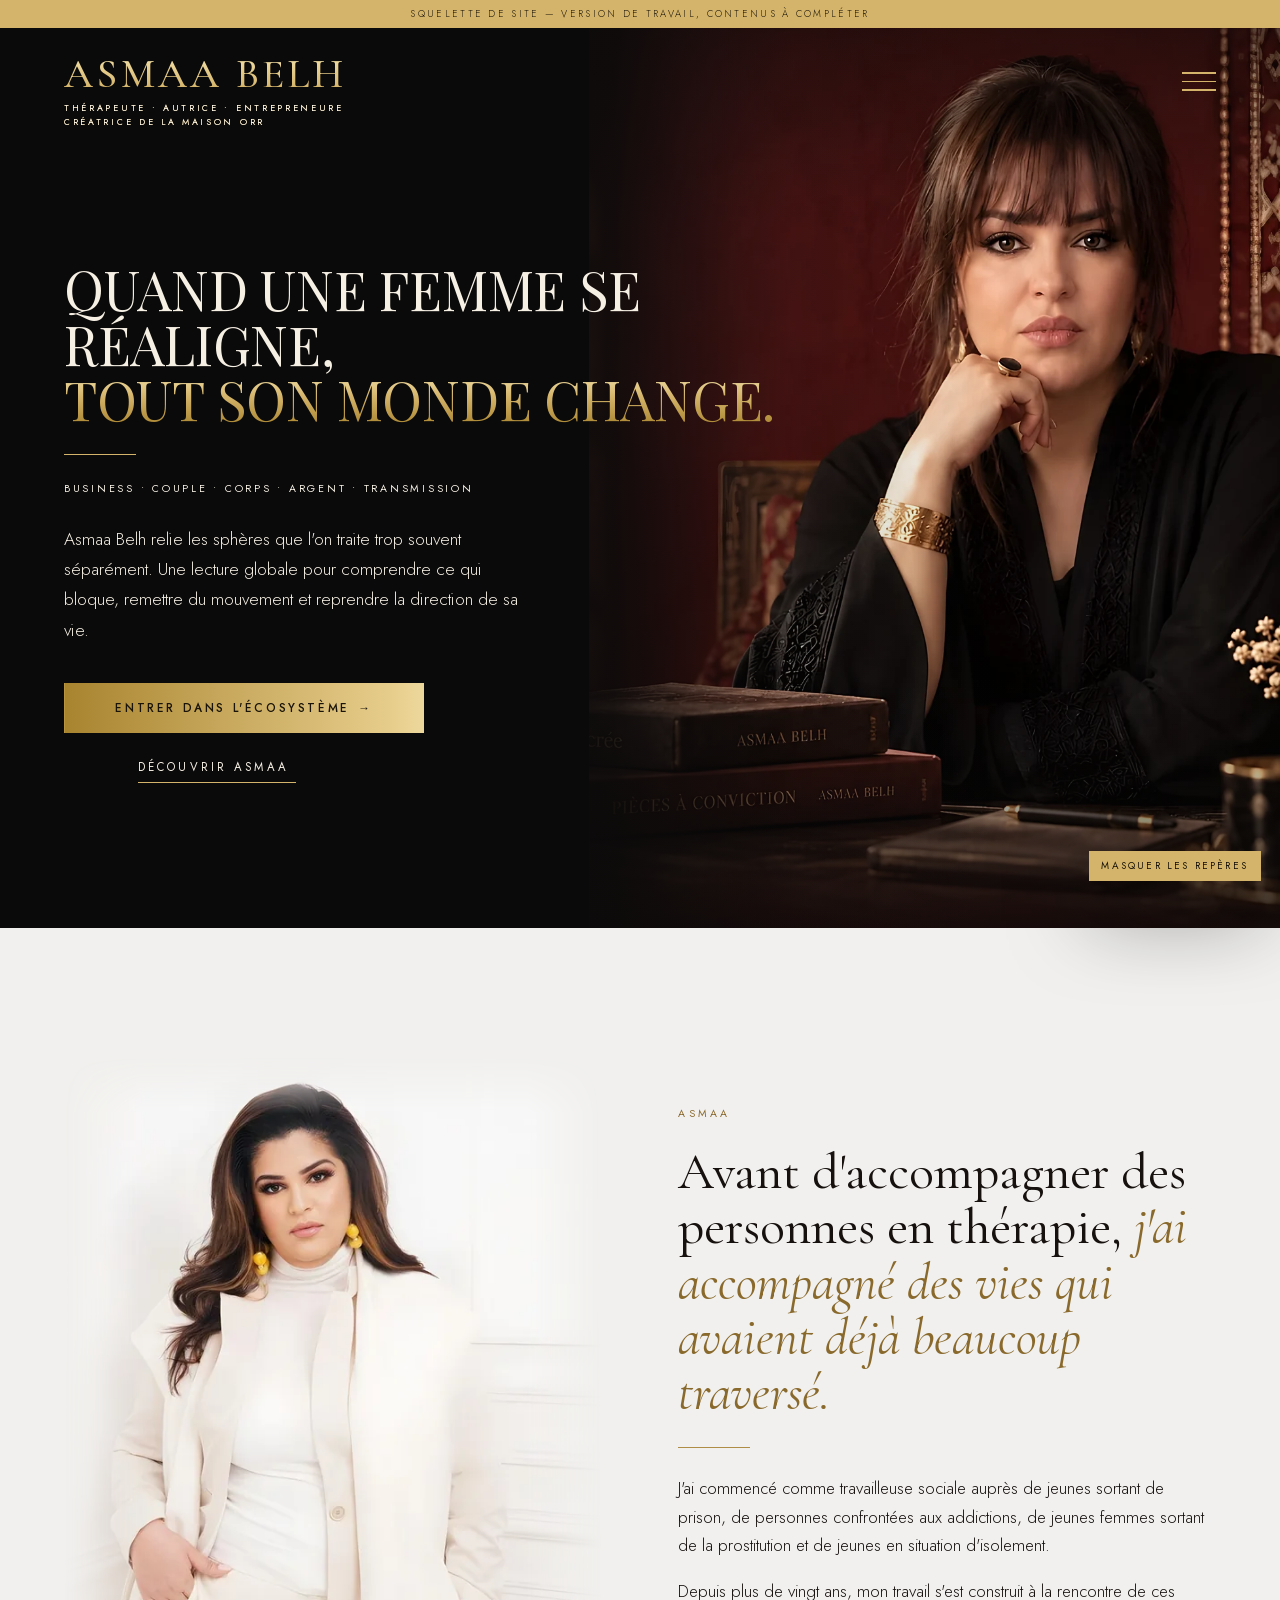
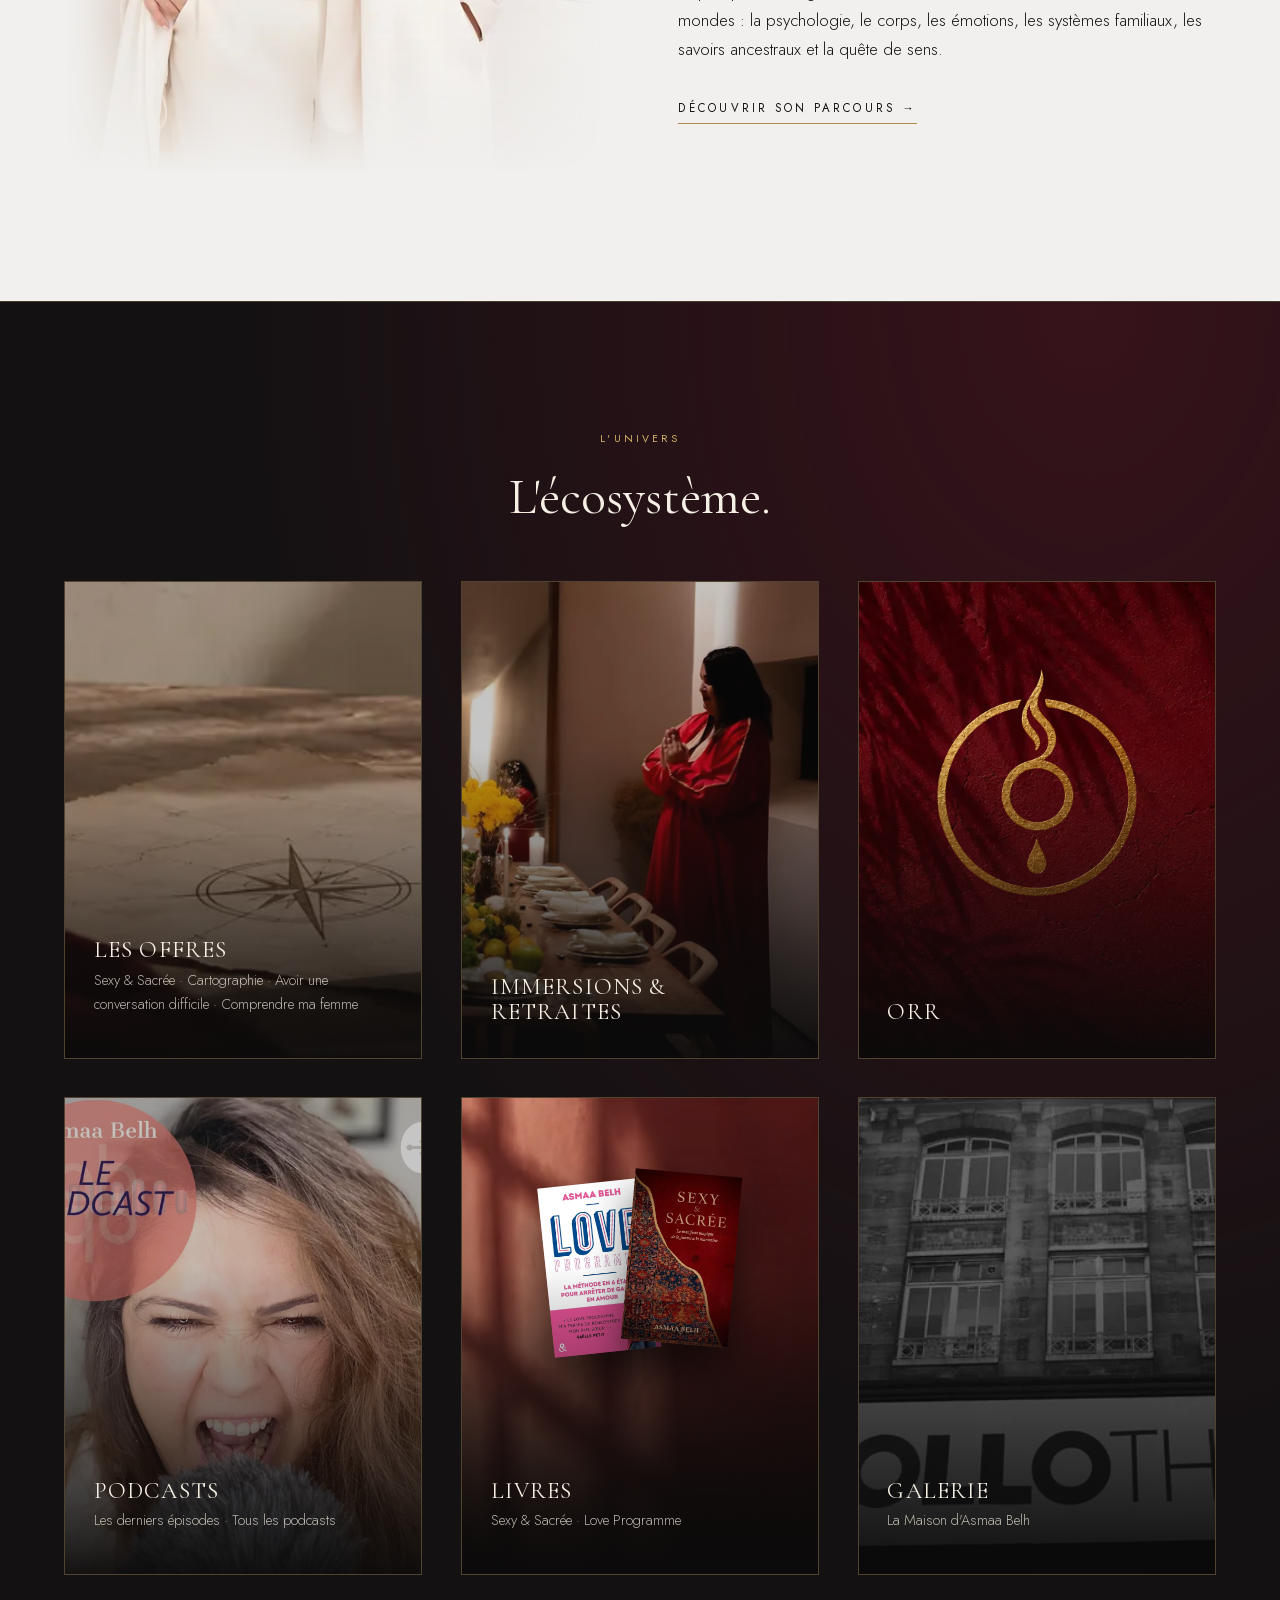
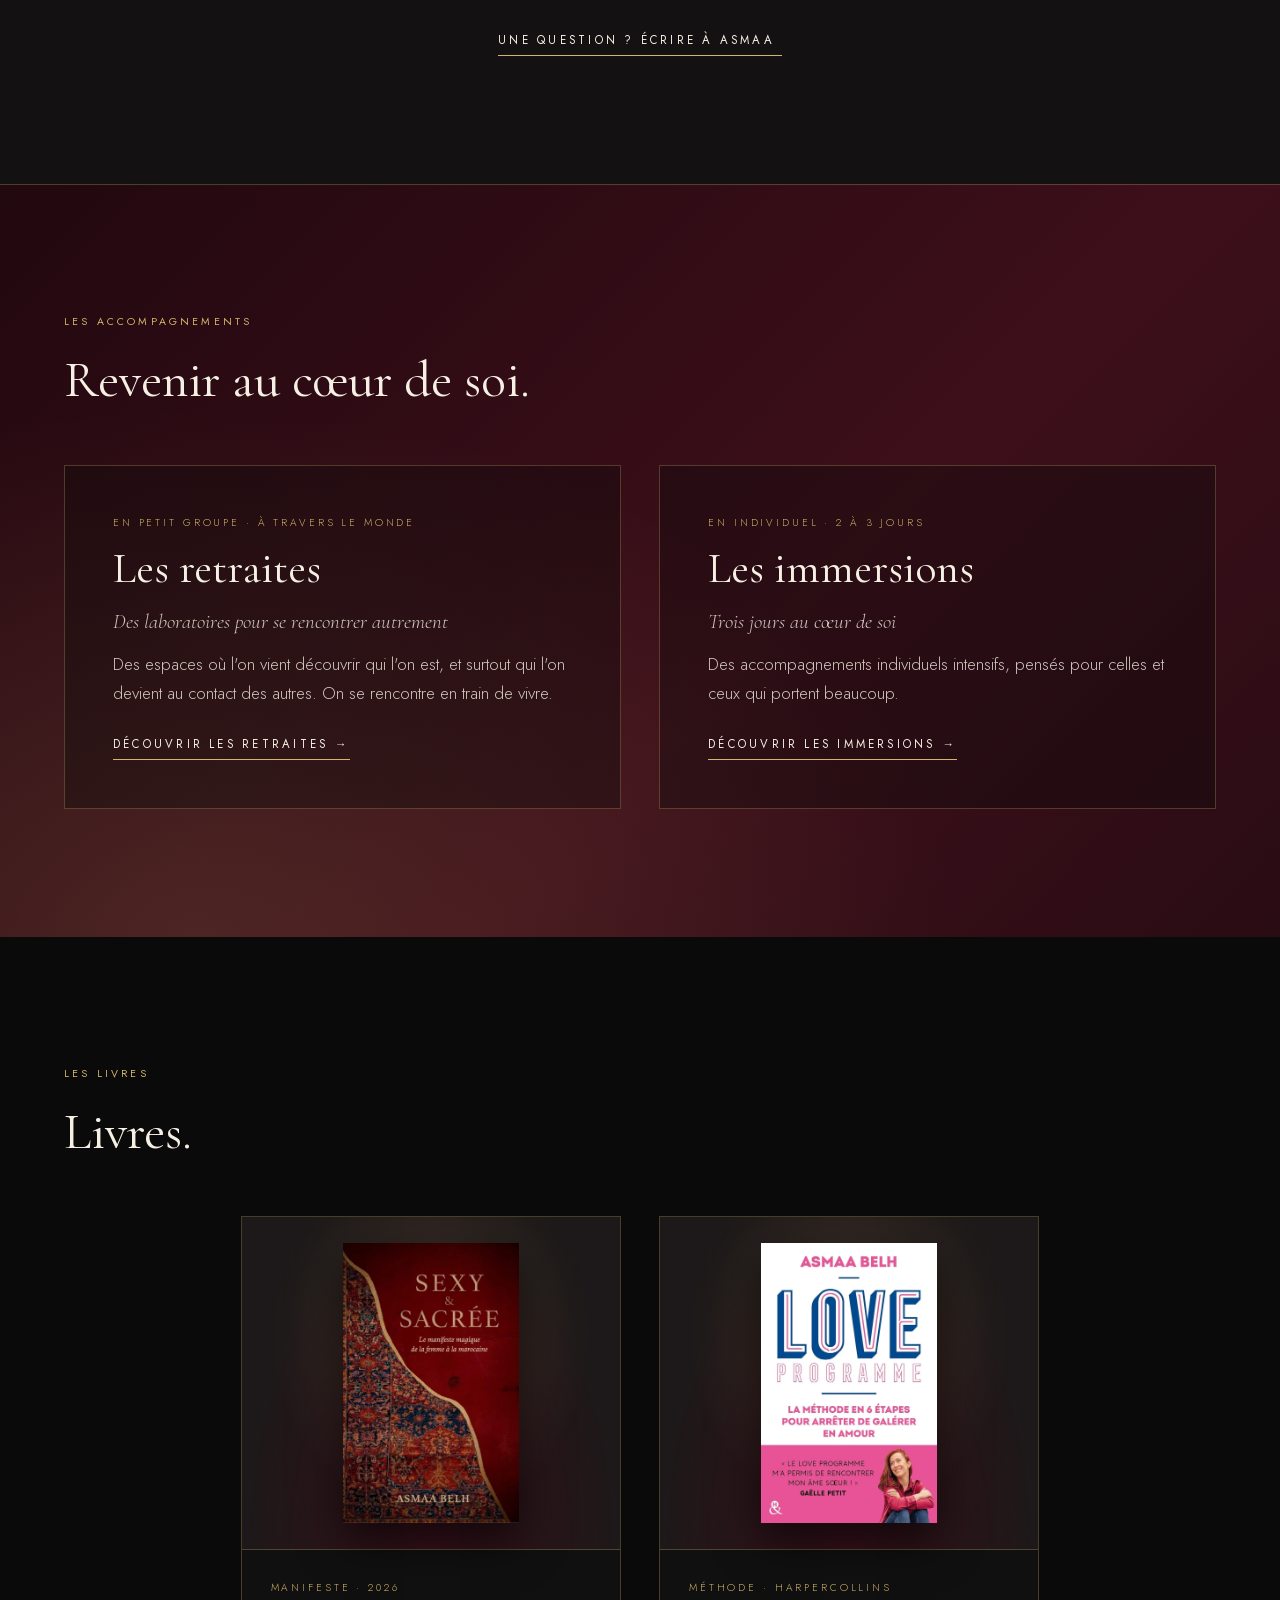
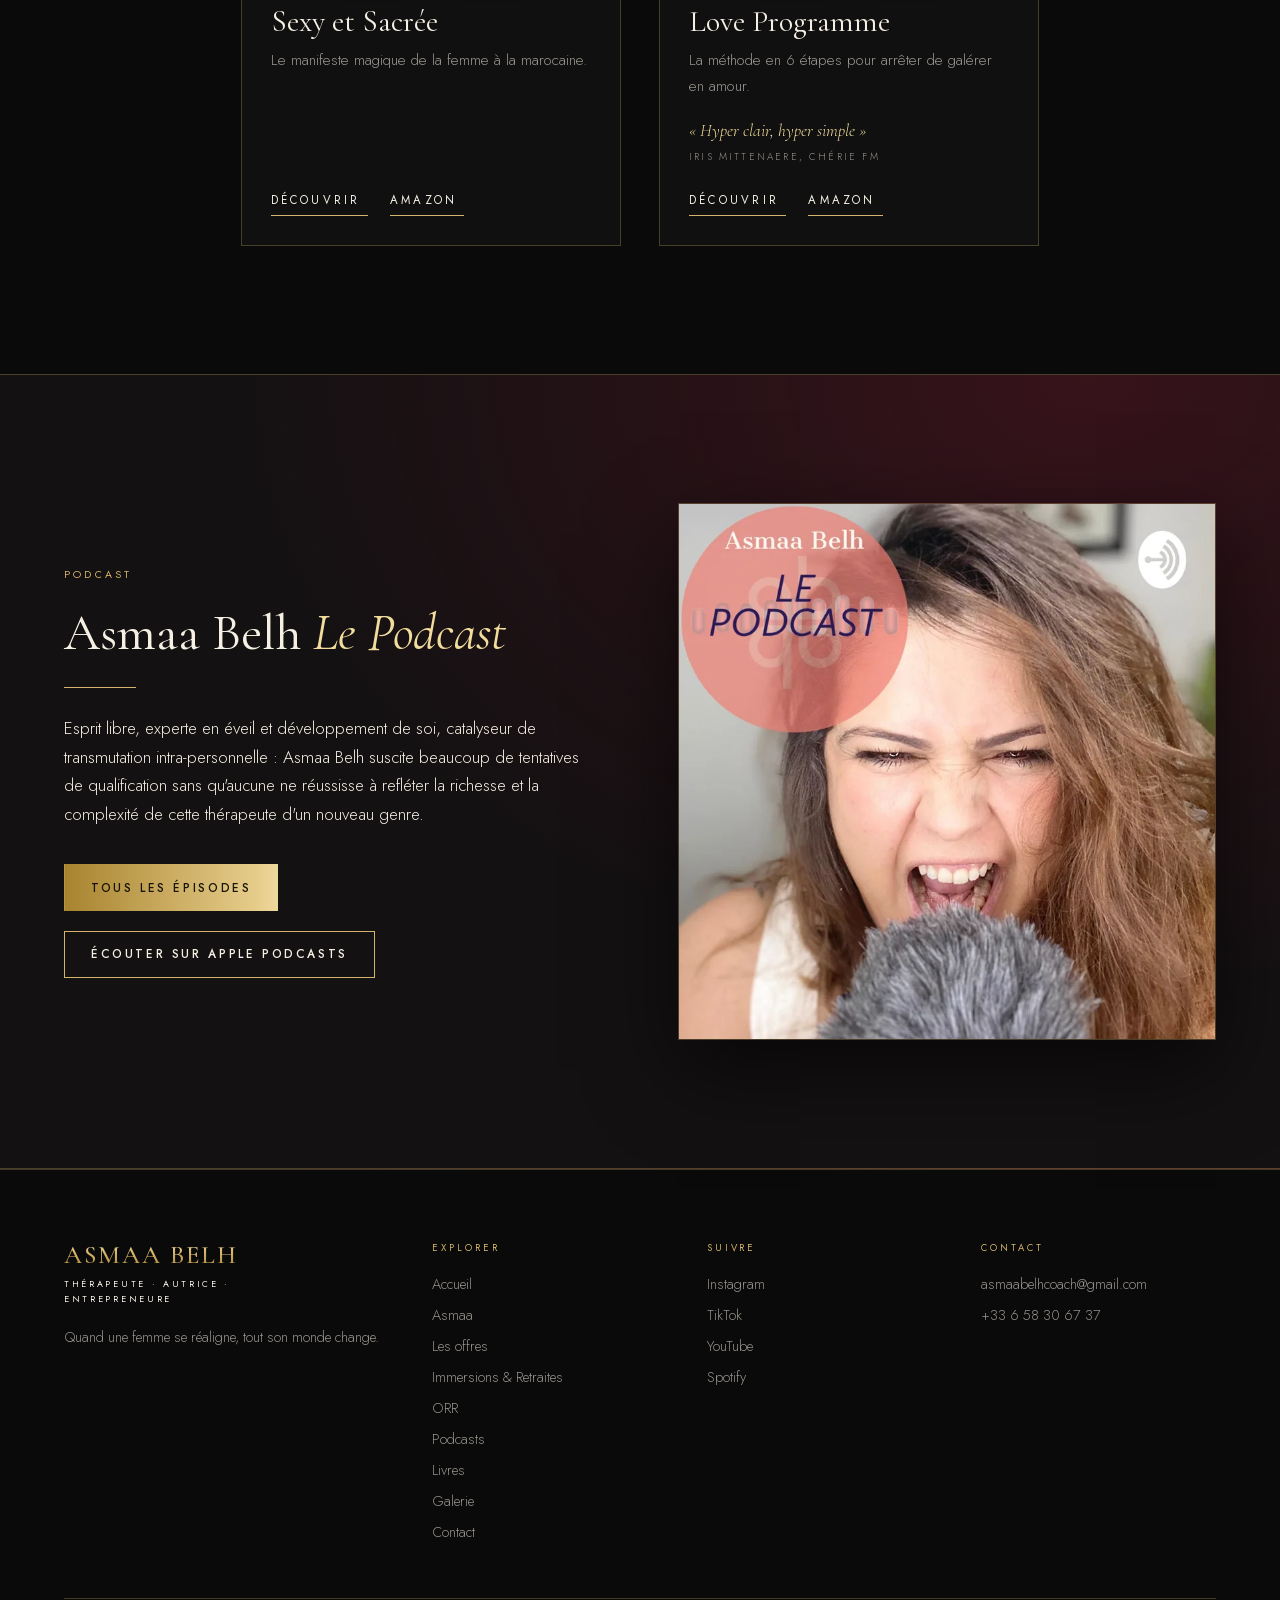
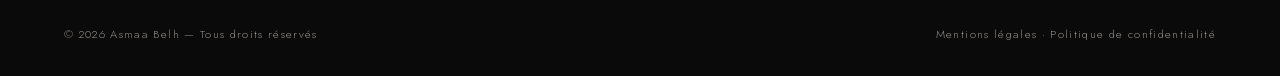
==== index.html @ a71fd826 "« Créatrice de l'univers ORR » devient « Créatrice de la maison ORR » (en-tête, page ORR, descriptio" ====
<!doctype html>
<html lang="fr">
<head>
  <meta charset="utf-8">
  <script>document.documentElement.classList.add("js")</script>
  <meta name="viewport" content="width=device-width, initial-scale=1">
  <meta name="robots" content="noindex, nofollow">
  <title>Asmaa Belh — Thérapeute, autrice, entrepreneure</title>
  <!-- SEO -->
  <meta name="description" content="Quand une femme se réaligne, tout son monde change. Thérapeute, autrice et entrepreneure : programmes, retraites, immersions, livres et la maison ORR.">
  <link rel="canonical" href="https://akhimysah.github.io/asmaa-belh-site/">
  <meta name="theme-color" content="#0b0a0a">
  <meta property="og:type" content="website">
  <meta property="og:locale" content="fr_FR">
  <meta property="og:site_name" content="Asmaa Belh">
  <meta property="og:title" content="Asmaa Belh — Thérapeute, autrice, entrepreneure">
  <meta property="og:description" content="Quand une femme se réaligne, tout son monde change. Thérapeute, autrice et entrepreneure : programmes, retraites, immersions, livres et la maison ORR.">
  <meta property="og:url" content="https://akhimysah.github.io/asmaa-belh-site/">
  <meta property="og:image" content="https://akhimysah.github.io/asmaa-belh-site/assets/img/og-image.jpg">
  <meta property="og:image:width" content="1200">
  <meta property="og:image:height" content="630">
  <meta name="twitter:card" content="summary_large_image">
  <link rel="icon" href="assets/img/favicon.svg" type="image/svg+xml">
  <link rel="icon" href="assets/img/favicon-32.png" sizes="32x32" type="image/png">
  <link rel="apple-touch-icon" href="assets/img/apple-touch-icon.png">
  <!-- /SEO -->
  <script type="application/ld+json">{"@context": "https://schema.org", "@type": "WebSite", "name": "Asmaa Belh", "url": "https://akhimysah.github.io/asmaa-belh-site/", "inLanguage": "fr-FR", "publisher": {"@id": "https://akhimysah.github.io/asmaa-belh-site/#asmaa"}}</script>
  <script type="application/ld+json">{"@context": "https://schema.org", "@type": "Person", "@id": "https://akhimysah.github.io/asmaa-belh-site/#asmaa", "name": "Asmaa Belh", "jobTitle": "Thérapeute, autrice et entrepreneure", "url": "https://akhimysah.github.io/asmaa-belh-site/", "image": "https://akhimysah.github.io/asmaa-belh-site/assets/img/og-image.jpg", "description": "Thérapeute formée à l'analyse transactionnelle, autrice de Sexy et Sacrée et de Love Programme, créatrice de la maison ORR. Programmes, retraites et immersions.", "knowsAbout": ["Analyse transactionnelle", "Hypnose", "Psychothérapie", "Couple et relations", "Féminin sacré"], "knowsLanguage": "fr", "email": "mailto:asmaabelhcoach@gmail.com", "telephone": "+33658306737", "sameAs": ["https://www.instagram.com/asmaabelhofficial/", "https://www.tiktok.com/@asmaabelh1", "https://www.youtube.com/@asmaabelhcoach8230"]}</script>
  <link rel="preload" href="assets/fonts/cormorant-garamond-normal-latin.woff2" as="font" type="font/woff2" crossorigin>
  <link rel="preload" href="assets/fonts/jost-normal-latin.woff2" as="font" type="font/woff2" crossorigin>
  <link rel="preload" as="image" type="image/webp" imagesrcset="assets/img/hero-bureau-640.webp?v=3 640w, assets/img/hero-bureau-960.webp?v=3 960w, assets/img/hero-bureau-1400.webp?v=3 1400w, assets/img/hero-bureau.webp?v=3 1800w, assets/img/hero-bureau-2400.webp?v=3 2400w, assets/img/hero-bureau-3200.webp?v=3 3200w" imagesizes="(max-width: 860px) 125vh, 110vh" fetchpriority="high">
  <link rel="stylesheet" href="assets/css/fonts.css?v=1790939170">
  <link rel="stylesheet" href="assets/css/style.css?v=1792616119">
  <noscript><style>.reveal, .hero-content > * { opacity: 1 !important; transform: none !important; } .divider { transform: none !important; }</style></noscript>
</head>
<body>

<div data-site-header><nav class="nojs-nav" aria-label="Navigation principale"><a class="nojs-logo" href="index.html">Asmaa Belh</a><a href="asmaa.html">Asmaa</a><a href="programmes.html">Les offres</a><a href="immersions-retraites.html">Immersions &amp; Retraites</a><a href="orr.html">ORR</a><a href="podcasts.html">Podcasts</a><a href="livres.html">Livres</a><a href="galerie.html">Galerie</a><a href="contact.html">Contact</a></nav></div>

<!-- ===== HERO ===== -->
<section class="hero">
  <div class="hero-media">
    <div class="photo photo-bureau" data-missing="Photo du hero — assets/img/hero-bureau.jpg"><picture><source srcset="assets/img/hero-bureau-640.webp?v=3 640w, assets/img/hero-bureau-960.webp?v=3 960w, assets/img/hero-bureau-1400.webp?v=3 1400w, assets/img/hero-bureau.webp?v=3 1800w, assets/img/hero-bureau-2400.webp?v=3 2400w, assets/img/hero-bureau-3200.webp?v=3 3200w" sizes="(max-width: 860px) 125vh, 110vh" type="image/webp"><img src="assets/img/hero-bureau.jpg?v=3" srcset="assets/img/hero-bureau-640.jpg?v=3 640w, assets/img/hero-bureau-960.jpg?v=3 960w, assets/img/hero-bureau-1400.jpg?v=3 1400w, assets/img/hero-bureau.jpg?v=3 1800w, assets/img/hero-bureau-2400.jpg?v=3 2400w, assets/img/hero-bureau-3200.jpg?v=3 3200w" sizes="(max-width: 860px) 125vh, 110vh" width="1800" height="1767" fetchpriority="high" decoding="async" alt="Asmaa Belh à son bureau" onerror="this.closest('.photo').classList.add('missing')"></picture></div>
  </div>
  <div class="container hero-content">
    <h1>Quand une femme se réaligne, <em>tout son monde change.</em></h1>
    <div class="divider"></div>
    <p class="keywords">Business • Couple • Corps • Argent • Transmission</p>
    <p class="lead">Asmaa Belh relie les sphères que l'on traite trop souvent séparément. Une lecture globale pour comprendre ce qui bloque, remettre du mouvement et reprendre la direction de sa vie.</p>
    <div class="btn-row">
      <a href="programmes.html" class="btn">Entrer dans l'écosystème <span aria-hidden="true">→</span></a>
      <a href="asmaa.html" class="link-arrow">Découvrir Asmaa</a>
    </div>
  </div>
</section>

<!-- ===== INTRO ASMAA ===== -->
<section class="section section-light">
  <div class="container split">
    <div class="reveal">
      <div class="photo media ratio-portrait"><picture><source srcset="assets/img/photos/portrait-accueil-600.webp 600w, assets/img/photos/portrait-accueil.webp 1000w" sizes="(max-width: 860px) 90vw, 45vw" type="image/webp"><img src="assets/img/photos/portrait-accueil.jpg" srcset="assets/img/photos/portrait-accueil-600.jpg 600w, assets/img/photos/portrait-accueil.jpg 1000w" sizes="(max-width: 860px) 90vw, 45vw" alt="Asmaa Belh" width="1000" height="1498" loading="lazy" decoding="async"></picture></div>
    </div>
    <div class="reveal">
      <span class="eyebrow">Asmaa</span>
      <h2>Avant d'accompagner des personnes en thérapie, <em>j'ai accompagné des vies qui avaient déjà beaucoup traversé.</em></h2>
      <div class="divider"></div>
      <p>J'ai commencé comme travailleuse sociale auprès de jeunes sortant de prison, de personnes confrontées aux addictions, de jeunes femmes sortant de la prostitution et de jeunes en situation d'isolement.</p>
      <p>Depuis plus de vingt ans, mon travail s'est construit à la rencontre de ces mondes : la psychologie, le corps, les émotions, les systèmes familiaux, les savoirs ancestraux et la quête de sens.</p>
      <div class="btn-row"><a href="asmaa.html" class="link-arrow arrow">Découvrir son parcours</a></div>
    </div>
  </div>
</section>

<!-- ===== UNIVERS ===== -->
<section class="section section-sand">
  <div class="container">
    <div class="section-head center reveal">
      <span class="eyebrow">L'univers</span>
      <h2>L'écosystème.</h2>
    </div>
    <div class="grid grid-3">
      <a href="programmes.html" class="univers-card reveal">
        <div class="univers-photo"><picture><source srcset="assets/img/cartographie-bandeau-768.webp 768w, assets/img/cartographie-bandeau-1280.webp 1280w" sizes="(max-width: 640px) 100vw, 400px" type="image/webp"><img src="assets/img/cartographie-bandeau-768.jpg" alt="" loading="lazy" decoding="async" style="object-position:64% 50%"></picture></div>
        <div><h3>Les offres</h3><p>Sexy & Sacrée · Cartographie · Avoir une conversation difficile · Comprendre ma femme</p></div>
      </a>
      <a href="immersions-retraites.html" class="univers-card reveal">
        <div class="univers-photo"><picture><source srcset="assets/img/photos/retraite-bandeau-768.webp" type="image/webp"><img src="assets/img/photos/retraite-bandeau-768.jpg" alt="" loading="lazy" decoding="async" style="object-position:75% 50%"></picture></div>
        <div><h3>Immersions & Retraites</h3></div>
      </a>
      <a href="orr.html" class="univers-card reveal">
        <div class="univers-photo univers-logo"><picture><source srcset="assets/img/orr-logo.webp" type="image/webp"><img src="assets/img/orr-logo.png" alt="Logo ORR" width="528" height="600" loading="lazy" decoding="async"></picture></div>
        <div><h3>ORR</h3></div>
      </a>
      <a href="podcasts.html" class="univers-card reveal">
        <div class="univers-photo"><picture><source srcset="assets/img/podcast-cover.webp" type="image/webp"><img src="assets/img/podcast-cover.jpg" alt="" loading="lazy" decoding="async" style="object-position:60% 40%"></picture></div>
        <div><h3>Podcasts</h3><p>Les derniers épisodes · Tous les podcasts</p></div>
      </a>
      <a href="livres.html" class="univers-card reveal">
        <div class="univers-photo univers-books" aria-hidden="true"><picture><source srcset="assets/img/livre-love-programme.webp" type="image/webp"><img src="assets/img/livre-love-programme.jpg" alt="" loading="lazy" decoding="async"></picture><picture><source srcset="assets/img/livre-sexy-et-sacree.webp" type="image/webp"><img src="assets/img/livre-sexy-et-sacree.jpg" alt="" loading="lazy" decoding="async"></picture></div>
        <div><h3>Livres</h3><p>Sexy & Sacrée · Love Programme</p></div>
      </a>
      <a href="galerie.html" class="univers-card reveal">
        <div class="univers-photo"><picture><source srcset="assets/img/galerie/apollo-theatre-thumb.webp" type="image/webp"><img src="assets/img/galerie/apollo-theatre-thumb.jpg" alt="" loading="lazy" decoding="async" style="object-position:40% 50%"></picture></div>
        <div><h3>Galerie</h3><p>La Maison d'Asmaa Belh</p></div>
      </a>
    </div>
    <div class="center btn-row" style="justify-content:center;margin-top:3.5rem"><a href="contact.html" class="link-arrow">Une question ? Écrire à Asmaa</a></div>
  </div>
</section>

<!-- ===== LES ACCOMPAGNEMENTS ===== -->
<section class="section section-plum">
  <div class="container">
    <div class="section-head reveal">
      <span class="eyebrow">Les accompagnements</span>
      <h2>Revenir au cœur de soi.</h2>
    </div>
    <div class="grid grid-2">
      <a href="immersions-retraites.html#retraites" class="accomp-card reveal">
        <span class="card-meta">En petit groupe · à travers le monde</span>
        <h3>Les retraites</h3>
        <p class="accomp-sub">Des laboratoires pour se rencontrer autrement</p>
        <p>Des espaces où l'on vient découvrir qui l'on est, et surtout qui l'on devient au contact des autres. On se rencontre en train de vivre.</p>
        <span class="link-arrow arrow">Découvrir les retraites</span>
      </a>
      <a href="immersions-retraites.html#immersions" class="accomp-card reveal">
        <span class="card-meta">En individuel · 2 à 3 jours</span>
        <h3>Les immersions</h3>
        <p class="accomp-sub">Trois jours au cœur de soi</p>
        <p>Des accompagnements individuels intensifs, pensés pour celles et ceux qui portent beaucoup.</p>
        <span class="link-arrow arrow">Découvrir les immersions</span>
      </a>
    </div>
  </div>
</section>

<!-- ===== LIVRES ===== -->
<section class="section">
  <div class="container">
    <div class="section-head reveal">
      <span class="eyebrow">Les livres</span>
      <h2>Livres.</h2>
    </div>
    <div class="grid grid-3 grid-duo">
      <div class="card reveal">
        <div class="card-cover"><picture><source srcset="assets/img/livre-sexy-et-sacree.webp" type="image/webp"><img class="cover-img" src="assets/img/livre-sexy-et-sacree.jpg" width="800" height="1279" alt="Couverture du livre Sexy et Sacrée" loading="lazy" onerror="this.closest('.book-cover, .card-cover').classList.add('cover-missing')"></picture></div>
        <div class="card-body">
          <span class="card-meta">Manifeste · 2026</span>
          <h3>Sexy et Sacrée</h3>
          <p>Le manifeste magique de la femme à la marocaine.</p>
          <div class="card-links"><a href="livres.html#sexy-et-sacree" class="link-arrow">Découvrir</a><a href="https://www.amazon.fr/dp/B0GYKPH1GW" class="link-arrow" target="_blank" rel="noopener">Amazon</a></div>
        </div>
      </div>
      <div class="card reveal">
        <div class="card-cover"><picture><source srcset="assets/img/livre-love-programme.webp" type="image/webp"><img class="cover-img" src="assets/img/livre-love-programme.jpg" width="800" height="1271" alt="Couverture du livre Love Programme" loading="lazy" onerror="this.closest('.book-cover, .card-cover').classList.add('cover-missing')"></picture></div>
        <div class="card-body">
          <span class="card-meta">Méthode · HarperCollins</span>
          <h3>Love Programme</h3>
          <p>La méthode en 6 étapes pour arrêter de galérer en amour.</p>
          <p class="card-quote">« Hyper clair, hyper simple » <span>Iris Mittenaere, Chérie FM</span></p>
          <div class="card-links"><a href="livres.html#love-programme" class="link-arrow">Découvrir</a><a href="https://www.amazon.fr/dp/2280470950" class="link-arrow" target="_blank" rel="noopener">Amazon</a></div>
        </div>
      </div>
    </div>
  </div>
</section>

<!-- ===== PODCAST TEASER ===== -->
<section class="section section-sand">
  <div class="container split reverse">
    <div class="reveal">
      <picture><source srcset="assets/img/podcast-cover.webp" type="image/webp"><img class="podcast-cover" src="assets/img/podcast-cover.jpg" alt="Couverture d'Asmaa Belh Le Podcast" width="800" height="800" loading="lazy" decoding="async"></picture>
    </div>
    <div class="reveal">
      <span class="eyebrow">Podcast</span>
      <h2>Asmaa Belh <em>Le Podcast</em></h2>
      <div class="divider"></div>
      <p>Esprit libre, experte en éveil et développement de soi, catalyseur de transmutation intra-personnelle : Asmaa Belh suscite beaucoup de tentatives de qualification sans qu'aucune ne réussisse à refléter la richesse et la complexité de cette thérapeute d'un nouveau genre.</p>
      <div class="btn-row">
        <a href="podcasts.html" class="btn">Tous les épisodes</a>
        <a href="https://podcasts.apple.com/fr/podcast/asmaa-belh-le-podcast/id1519587364" class="btn btn-solid" target="_blank" rel="noopener">Écouter sur Apple Podcasts</a>
      </div>
    </div>
  </div>
</section>

<div data-site-footer><footer class="nojs-foot"><a href="mentions-legales.html">Mentions légales</a><a href="confidentialite.html">Politique de confidentialité</a></footer></div>
<script src="assets/js/main.js?v=1792616407" defer></script>
</body>
</html>
---- assets/css/fonts.css ----
/* Polices hébergées localement (licence SIL Open Font License) — remplace Google Fonts */
/* Cormorant Garamond italic latin-ext */
@font-face {
  font-family: 'Cormorant Garamond';
  font-style: italic;
  font-weight: 300;
  font-display: swap;
  src: url(../fonts/cormorant-garamond-italic-latin-ext.woff2) format('woff2');
  unicode-range: U+0100-02BA, U+02BD-02C5, U+02C7-02CC, U+02CE-02D7, U+02DD-02FF, U+0304, U+0308, U+0329, U+1D00-1DBF, U+1E00-1E9F, U+1EF2-1EFF, U+2020, U+20A0-20AB, U+20AD-20C0, U+2113, U+2C60-2C7F, U+A720-A7FF;
}
/* Cormorant Garamond italic latin */
@font-face {
  font-family: 'Cormorant Garamond';
  font-style: italic;
  font-weight: 300;
  font-display: swap;
  src: url(../fonts/cormorant-garamond-italic-latin.woff2) format('woff2');
  unicode-range: U+0000-00FF, U+0131, U+0152-0153, U+02BB-02BC, U+02C6, U+02DA, U+02DC, U+0304, U+0308, U+0329, U+2000-206F, U+20AC, U+2122, U+2191, U+2193, U+2212, U+2215, U+FEFF, U+FFFD;
}
/* Cormorant Garamond italic latin-ext */
@font-face {
  font-family: 'Cormorant Garamond';
  font-style: italic;
  font-weight: 400;
  font-display: swap;
  src: url(../fonts/cormorant-garamond-italic-latin-ext.woff2) format('woff2');
  unicode-range: U+0100-02BA, U+02BD-02C5, U+02C7-02CC, U+02CE-02D7, U+02DD-02FF, U+0304, U+0308, U+0329, U+1D00-1DBF, U+1E00-1E9F, U+1EF2-1EFF, U+2020, U+20A0-20AB, U+20AD-20C0, U+2113, U+2C60-2C7F, U+A720-A7FF;
}
/* Cormorant Garamond italic latin */
@font-face {
  font-family: 'Cormorant Garamond';
  font-style: italic;
  font-weight: 400;
  font-display: swap;
  src: url(../fonts/cormorant-garamond-italic-latin.woff2) format('woff2');
  unicode-range: U+0000-00FF, U+0131, U+0152-0153, U+02BB-02BC, U+02C6, U+02DA, U+02DC, U+0304, U+0308, U+0329, U+2000-206F, U+20AC, U+2122, U+2191, U+2193, U+2212, U+2215, U+FEFF, U+FFFD;
}
/* Cormorant Garamond normal latin-ext */
@font-face {
  font-family: 'Cormorant Garamond';
  font-style: normal;
  font-weight: 300;
  font-display: swap;
  src: url(../fonts/cormorant-garamond-normal-latin-ext.woff2) format('woff2');
  unicode-range: U+0100-02BA, U+02BD-02C5, U+02C7-02CC, U+02CE-02D7, U+02DD-02FF, U+0304, U+0308, U+0329, U+1D00-1DBF, U+1E00-1E9F, U+1EF2-1EFF, U+2020, U+20A0-20AB, U+20AD-20C0, U+2113, U+2C60-2C7F, U+A720-A7FF;
}
/* Cormorant Garamond normal latin */
@font-face {
  font-family: 'Cormorant Garamond';
  font-style: normal;
  font-weight: 300;
  font-display: swap;
  src: url(../fonts/cormorant-garamond-normal-latin.woff2) format('woff2');
  unicode-range: U+0000-00FF, U+0131, U+0152-0153, U+02BB-02BC, U+02C6, U+02DA, U+02DC, U+0304, U+0308, U+0329, U+2000-206F, U+20AC, U+2122, U+2191, U+2193, U+2212, U+2215, U+FEFF, U+FFFD;
}
/* Cormorant Garamond normal latin-ext */
@font-face {
  font-family: 'Cormorant Garamond';
  font-style: normal;
  font-weight: 400;
  font-display: swap;
  src: url(../fonts/cormorant-garamond-normal-latin-ext.woff2) format('woff2');
  unicode-range: U+0100-02BA, U+02BD-02C5, U+02C7-02CC, U+02CE-02D7, U+02DD-02FF, U+0304, U+0308, U+0329, U+1D00-1DBF, U+1E00-1E9F, U+1EF2-1EFF, U+2020, U+20A0-20AB, U+20AD-20C0, U+2113, U+2C60-2C7F, U+A720-A7FF;
}
/* Cormorant Garamond normal latin */
@font-face {
  font-family: 'Cormorant Garamond';
  font-style: normal;
  font-weight: 400;
  font-display: swap;
  src: url(../fonts/cormorant-garamond-normal-latin.woff2) format('woff2');
  unicode-range: U+0000-00FF, U+0131, U+0152-0153, U+02BB-02BC, U+02C6, U+02DA, U+02DC, U+0304, U+0308, U+0329, U+2000-206F, U+20AC, U+2122, U+2191, U+2193, U+2212, U+2215, U+FEFF, U+FFFD;
}
/* Cormorant Garamond normal latin-ext */
@font-face {
  font-family: 'Cormorant Garamond';
  font-style: normal;
  font-weight: 500;
  font-display: swap;
  src: url(../fonts/cormorant-garamond-normal-latin-ext.woff2) format('woff2');
  unicode-range: U+0100-02BA, U+02BD-02C5, U+02C7-02CC, U+02CE-02D7, U+02DD-02FF, U+0304, U+0308, U+0329, U+1D00-1DBF, U+1E00-1E9F, U+1EF2-1EFF, U+2020, U+20A0-20AB, U+20AD-20C0, U+2113, U+2C60-2C7F, U+A720-A7FF;
}
/* Cormorant Garamond normal latin */
@font-face {
  font-family: 'Cormorant Garamond';
  font-style: normal;
  font-weight: 500;
  font-display: swap;
  src: url(../fonts/cormorant-garamond-normal-latin.woff2) format('woff2');
  unicode-range: U+0000-00FF, U+0131, U+0152-0153, U+02BB-02BC, U+02C6, U+02DA, U+02DC, U+0304, U+0308, U+0329, U+2000-206F, U+20AC, U+2122, U+2191, U+2193, U+2212, U+2215, U+FEFF, U+FFFD;
}
/* Cormorant Garamond normal latin-ext */
@font-face {
  font-family: 'Cormorant Garamond';
  font-style: normal;
  font-weight: 600;
  font-display: swap;
  src: url(../fonts/cormorant-garamond-normal-latin-ext.woff2) format('woff2');
  unicode-range: U+0100-02BA, U+02BD-02C5, U+02C7-02CC, U+02CE-02D7, U+02DD-02FF, U+0304, U+0308, U+0329, U+1D00-1DBF, U+1E00-1E9F, U+1EF2-1EFF, U+2020, U+20A0-20AB, U+20AD-20C0, U+2113, U+2C60-2C7F, U+A720-A7FF;
}
/* Cormorant Garamond normal latin */
@font-face {
  font-family: 'Cormorant Garamond';
  font-style: normal;
  font-weight: 600;
  font-display: swap;
  src: url(../fonts/cormorant-garamond-normal-latin.woff2) format('woff2');
  unicode-range: U+0000-00FF, U+0131, U+0152-0153, U+02BB-02BC, U+02C6, U+02DA, U+02DC, U+0304, U+0308, U+0329, U+2000-206F, U+20AC, U+2122, U+2191, U+2193, U+2212, U+2215, U+FEFF, U+FFFD;
}
/* Jost normal latin-ext */
@font-face {
  font-family: 'Jost';
  font-style: normal;
  font-weight: 300;
  font-display: swap;
  src: url(../fonts/jost-normal-latin-ext.woff2) format('woff2');
  unicode-range: U+0100-02BA, U+02BD-02C5, U+02C7-02CC, U+02CE-02D7, U+02DD-02FF, U+0304, U+0308, U+0329, U+1D00-1DBF, U+1E00-1E9F, U+1EF2-1EFF, U+2020, U+20A0-20AB, U+20AD-20C0, U+2113, U+2C60-2C7F, U+A720-A7FF;
}
/* Jost normal latin */
@font-face {
  font-family: 'Jost';
  font-style: normal;
  font-weight: 300;
  font-display: swap;
  src: url(../fonts/jost-normal-latin.woff2) format('woff2');
  unicode-range: U+0000-00FF, U+0131, U+0152-0153, U+02BB-02BC, U+02C6, U+02DA, U+02DC, U+0304, U+0308, U+0329, U+2000-206F, U+20AC, U+2122, U+2191, U+2193, U+2212, U+2215, U+FEFF, U+FFFD;
}
/* Jost normal latin-ext */
@font-face {
  font-family: 'Jost';
  font-style: normal;
  font-weight: 400;
  font-display: swap;
  src: url(../fonts/jost-normal-latin-ext.woff2) format('woff2');
  unicode-range: U+0100-02BA, U+02BD-02C5, U+02C7-02CC, U+02CE-02D7, U+02DD-02FF, U+0304, U+0308, U+0329, U+1D00-1DBF, U+1E00-1E9F, U+1EF2-1EFF, U+2020, U+20A0-20AB, U+20AD-20C0, U+2113, U+2C60-2C7F, U+A720-A7FF;
}
/* Jost normal latin */
@font-face {
  font-family: 'Jost';
  font-style: normal;
  font-weight: 400;
  font-display: swap;
  src: url(../fonts/jost-normal-latin.woff2) format('woff2');
  unicode-range: U+0000-00FF, U+0131, U+0152-0153, U+02BB-02BC, U+02C6, U+02DA, U+02DC, U+0304, U+0308, U+0329, U+2000-206F, U+20AC, U+2122, U+2191, U+2193, U+2212, U+2215, U+FEFF, U+FFFD;
}
/* Jost normal latin-ext */
@font-face {
  font-family: 'Jost';
  font-style: normal;
  font-weight: 500;
  font-display: swap;
  src: url(../fonts/jost-normal-latin-ext.woff2) format('woff2');
  unicode-range: U+0100-02BA, U+02BD-02C5, U+02C7-02CC, U+02CE-02D7, U+02DD-02FF, U+0304, U+0308, U+0329, U+1D00-1DBF, U+1E00-1E9F, U+1EF2-1EFF, U+2020, U+20A0-20AB, U+20AD-20C0, U+2113, U+2C60-2C7F, U+A720-A7FF;
}
/* Jost normal latin */
@font-face {
  font-family: 'Jost';
  font-style: normal;
  font-weight: 500;
  font-display: swap;
  src: url(../fonts/jost-normal-latin.woff2) format('woff2');
  unicode-range: U+0000-00FF, U+0131, U+0152-0153, U+02BB-02BC, U+02C6, U+02DA, U+02DC, U+0304, U+0308, U+0329, U+2000-206F, U+20AC, U+2122, U+2191, U+2193, U+2212, U+2215, U+FEFF, U+FFFD;
}
/* Playfair Display normal latin-ext */
@font-face {
  font-family: 'Playfair Display';
  font-style: normal;
  font-weight: 400;
  font-display: swap;
  src: url(../fonts/playfair-display-normal-latin-ext.woff2) format('woff2');
  unicode-range: U+0100-02BA, U+02BD-02C5, U+02C7-02CC, U+02CE-02D7, U+02DD-02FF, U+0304, U+0308, U+0329, U+1D00-1DBF, U+1E00-1E9F, U+1EF2-1EFF, U+2020, U+20A0-20AB, U+20AD-20C0, U+2113, U+2C60-2C7F, U+A720-A7FF;
}
/* Playfair Display normal latin */
@font-face {
  font-family: 'Playfair Display';
  font-style: normal;
  font-weight: 400;
  font-display: swap;
  src: url(../fonts/playfair-display-normal-latin.woff2) format('woff2');
  unicode-range: U+0000-00FF, U+0131, U+0152-0153, U+02BB-02BC, U+02C6, U+02DA, U+02DC, U+0304, U+0308, U+0329, U+2000-206F, U+20AC, U+2122, U+2191, U+2193, U+2212, U+2215, U+FEFF, U+FFFD;
}
/* Playfair Display normal latin-ext */
@font-face {
  font-family: 'Playfair Display';
  font-style: normal;
  font-weight: 500;
  font-display: swap;
  src: url(../fonts/playfair-display-normal-latin-ext.woff2) format('woff2');
  unicode-range: U+0100-02BA, U+02BD-02C5, U+02C7-02CC, U+02CE-02D7, U+02DD-02FF, U+0304, U+0308, U+0329, U+1D00-1DBF, U+1E00-1E9F, U+1EF2-1EFF, U+2020, U+20A0-20AB, U+20AD-20C0, U+2113, U+2C60-2C7F, U+A720-A7FF;
}
/* Playfair Display normal latin */
@font-face {
  font-family: 'Playfair Display';
  font-style: normal;
  font-weight: 500;
  font-display: swap;
  src: url(../fonts/playfair-display-normal-latin.woff2) format('woff2');
  unicode-range: U+0000-00FF, U+0131, U+0152-0153, U+02BB-02BC, U+02C6, U+02DA, U+02DC, U+0304, U+0308, U+0329, U+2000-206F, U+20AC, U+2122, U+2191, U+2193, U+2212, U+2215, U+FEFF, U+FFFD;
}
---- assets/css/style.css ----
/* =========================================================
   ASMAA BELH — Squelette de site
   Charte : noir · marbre · or (à l'identique des visuels de campagne)
   ========================================================= */
:root {
  --noir: #0b0a0a;
  --noir-2: #141112;
  --noir-3: #1d1819;
  --bordeaux: #3d0f1a;
  --bordeaux-deep: #22080f;
  --or: #d4b46a;
  --or-2: #b8923f;
  --or-3: #f1dc9c;
  --or-dim: rgba(212, 180, 106, 0.35);
  --blanc: #f5efe4;
  --blanc-80: rgba(245, 239, 228, 0.82);
  --muted: rgba(245, 239, 228, 0.6);
  --line: rgba(212, 180, 106, 0.28);
  --gold-grad: linear-gradient(90deg, #a8842f 0%, #e6cc8a 45%, #f4e3ad 55%, #b9943f 100%);
  --gold-text: linear-gradient(180deg, #f4e3ad 0%, #d4b46a 45%, #a8842f 100%);
  --font-display: "Cormorant Garamond", Georgia, serif;
  --font-title: "Playfair Display", "Cormorant Garamond", serif;
  --font-body: "Jost", "Helvetica Neue", Arial, sans-serif;
  --container: 1180px;
  --gutter: clamp(18px, 5vw, 64px);
  --radius: 2px;
  --shadow: 0 30px 80px rgba(0, 0, 0, 0.6);
  --ease: cubic-bezier(0.22, 1, 0.36, 1);
}
*, *::before, *::after { box-sizing: border-box; }
html { scroll-behavior: smooth; }
body {
  margin: 0;
  background: var(--noir);
  color: var(--blanc);
  font-family: var(--font-body);
  font-weight: 300;
  font-size: 17px;
  line-height: 1.7;
  -webkit-font-smoothing: antialiased;
}
img { max-width: 100%; display: block; }
a { color: inherit; text-decoration: none; }
ul, ol { margin: 0; padding: 0; list-style: none; }
h1, h2, h3, h4 {
  font-family: var(--font-display);
  font-weight: 400;
  line-height: 1.08;
  margin: 0 0 0.5em;
  color: var(--blanc);
}
h1 { font-size: clamp(2.6rem, 6vw, 5.2rem); }
h2 { font-size: clamp(2rem, 4vw, 3.3rem); }
h3 { font-size: clamp(1.4rem, 2.4vw, 1.9rem); }
h4 { font-size: 1.2rem; }
em { font-style: italic; }
p { margin: 0 0 1em; }
.container { width: min(var(--container), 100% - 2 * var(--gutter)); margin-inline: auto; }
.narrow { max-width: 760px; }

/* ---------- Utilitaires ---------- */
.eyebrow {
  display: block;
  font-size: 0.66rem;
  letter-spacing: 0.3em;
  text-transform: uppercase;
  color: var(--blanc);
  margin-bottom: 1.4rem;
  font-weight: 400;
}
.eyebrow.eyebrow-gold { color: var(--or); }
.keywords {
  font-size: 0.66rem;
  letter-spacing: 0.26em;
  text-transform: uppercase;
  color: var(--blanc);
  margin: 0 0 1.4rem;
  font-weight: 400;
}
.lead { font-size: 1.12rem; color: var(--blanc-80); font-weight: 300; line-height: 1.75; }
.center { text-align: center; }
.mt-2 { margin-top: 2rem; }
.mt-4 { margin-top: 4rem; }
.divider { width: 72px; height: 1px; background: var(--or); margin: 1.6rem 0; }
.center .divider { margin-inline: auto; }

/* Bouton or dégradé (visuel de campagne) */
.btn {
  display: inline-flex;
  align-items: center;
  justify-content: center;
  gap: 0.7em;
  padding: 1.05em 2.2em;
  border: 1px solid transparent;
  border-radius: 0;
  font-size: 0.74rem;
  letter-spacing: 0.22em;
  text-transform: uppercase;
  font-weight: 500;
  color: #1a1408;
  background: var(--gold-grad);
  background-size: 200% 100%;
  cursor: pointer;
  transition: background-position 0.6s var(--ease), transform 0.4s var(--ease);
}
.btn:hover { background-position: 100% 0; transform: translateY(-1px); }
.btn-light, .btn-ghost { background: transparent; color: var(--blanc); border-color: var(--or); }
.btn-light:hover, .btn-ghost:hover { background: var(--or); color: #1a1408; }
.btn-row {
  display: flex;
  flex-wrap: wrap;
  gap: 1.2rem 1.6rem;
  margin-top: 2.2rem;
  align-items: center;
}
.center .btn-row { justify-content: center; }
.btn-row .btn + .btn { background: transparent; color: var(--blanc); border-color: var(--or); }
.btn-row .btn + .btn:hover { background: var(--or); color: #1a1408; }

/* Lien souligné or (« Découvrir Asmaa ») */
.link-arrow {
  display: inline-flex;
  align-items: center;
  gap: 0.6em;
  font-size: 0.72rem;
  letter-spacing: 0.28em;
  text-transform: uppercase;
  color: var(--blanc);
  font-weight: 400;
  border-bottom: 1px solid var(--or);
  padding-bottom: 0.35em;
  transition: color 0.3s;
}
.link-arrow:hover { color: var(--or); }
.link-arrow::after { content: ""; }
.link-arrow.arrow::after { content: "→"; }

/* ---------- Placeholders "À fournir" ---------- */
.ph {
  position: relative;
  border: 1px dashed var(--or-dim);
  background: rgba(255,255,255,0.03);
  padding: 1.4rem;
  border-radius: var(--radius);
  color: var(--muted);
  font-size: 0.95rem;
}
.ph::before {
  content: "À fournir";
  position: absolute;
  top: -0.7em;
  left: 1rem;
  background: var(--or);
  color: #1a1408;
  font-size: 0.56rem;
  letter-spacing: 0.24em;
  text-transform: uppercase;
  padding: 0.35em 0.9em;
}
.ph.ph-inline { display: inline-block; padding: 0.3em 0.9em; color: var(--blanc-80); }
.ph.ph-inline::before { display: none; }
.ph.ph-link { border-color: var(--or); }
.ph.ph-link::before { content: "Lien à fournir"; }
.ph ul { list-style: disc; padding-left: 1.2em; }
.ph ul li { margin: 0.2em 0; }
.img-ph { position: relative; width: 100%; background: radial-gradient(ellipse at 30% 20%, rgba(212,180,106,0.16), transparent 55%),
    radial-gradient(ellipse at 80% 90%, rgba(61,15,26,0.9), transparent 60%),
    var(--noir-3); border: 1px solid var(--line); border-radius: var(--radius); display: grid; place-items: center; color: var(--or); font-family: var(--font-body); font-size: 0.6rem; letter-spacing: 0.26em; text-transform: uppercase; text-align: center; padding: 1rem; overflow: hidden; }
.img-ph::after {
  content: attr(data-label);
  position: relative;
  z-index: 1;
  opacity: 0.85;
  max-width: 80%;
}
.img-ph span { display: none; }
.ratio-portrait { aspect-ratio: 3 / 4; }
.ratio-square { aspect-ratio: 1; }
.ratio-wide { aspect-ratio: 16 / 9; }
.ratio-book { aspect-ratio: 2 / 3; }

/* Photo réelle (fond) avec repli si le fichier manque */
.photo { position: relative; background-color: var(--noir-3); background-size: cover; background-position: center; }
.photo img { width: 100%; height: 100%; object-fit: cover; display: block; }
.photo.missing img { display: none; }
.photo.media { overflow: hidden; border: 1px solid var(--line); }
.photo.missing::after { content: attr(data-missing); position: absolute; inset: 0; display: grid; place-items: center; font-size: 0.6rem; letter-spacing: 0.26em; text-transform: uppercase; color: var(--or); text-align: center; padding: 1rem; background: radial-gradient(ellipse at 60% 30%, rgba(90,20,35,0.85), transparent 60%),
    radial-gradient(ellipse at 80% 100%, rgba(212,180,106,0.25), transparent 50%),
    linear-gradient(180deg, #0f0b0c, #1a1314); }
body.hide-ph .ph::before { display: none; }
body.hide-ph .ph { border-style: solid; border-color: transparent; background: transparent; }
body.hide-ph .img-ph::after, body.hide-ph .photo.missing::after { content: ""; }
.ph-toggle {
  position: fixed;
  bottom: 1.2rem;
  right: 1.2rem;
  z-index: 50;
  background: var(--or);
  color: #1a1408;
  border: none;
  padding: 0.75em 1.3em;
  font-size: 0.62rem;
  letter-spacing: 0.22em;
  text-transform: uppercase;
  cursor: pointer;
  box-shadow: var(--shadow);
  font-family: var(--font-body);
}

/* ---------- Bandeau + Header ---------- */
.wip-banner {
  background: var(--or);
  color: #1a1408;
  font-size: 0.6rem;
  letter-spacing: 0.24em;
  text-transform: uppercase;
  text-align: center;
  padding: 0.6em 1em;
  position: relative;
  z-index: 61;
  white-space: nowrap;
  overflow: hidden;
  text-overflow: ellipsis;
}
.site-header {
  position: fixed;
  inset: 0 0 auto 0;
  z-index: 40;
  padding: 1.6rem 0;
  transition: background 0.4s, padding 0.4s, box-shadow 0.4s, top 0.3s;
}
body.has-banner .site-header { top: var(--banner-h, 30px); }
body.has-banner .site-header.scrolled { top: 0; }
.site-header.scrolled { background: rgba(11, 10, 10, 0.82); backdrop-filter: blur(14px); padding: 0.9rem 0; box-shadow: 0 1px 0 var(--line); }
.site-header .container { display: flex; align-items: flex-start; justify-content: space-between; gap: 2rem; }
.logo {
  font-family: var(--font-display);
  font-weight: 500;
  font-size: clamp(1.7rem, 3.2vw, 2.6rem);
  letter-spacing: 0.08em;
  text-transform: uppercase;
  line-height: 1;
  white-space: nowrap;
  background: var(--gold-text);
  -webkit-background-clip: text;
  background-clip: text;
  color: transparent;
}
.site-header.scrolled .logo { font-size: 1.4rem; }
.site-header.scrolled .logo small { display: none; }
.menu-btn {
  display: inline-flex;
  align-items: center;
  gap: 0.9rem;
  background: none;
  border: none;
  cursor: pointer;
  color: var(--or);
  padding: 0.5rem 0;
  margin-top: 0.2rem;
}
.menu-btn span:first-child { display: none; }
.menu-btn .lines { display: inline-flex; flex-direction: column; gap: 7px; width: 34px; }
.menu-btn .lines i { display: block; height: 1.5px; background: var(--or); transition: 0.3s; }
.menu-btn:hover .lines i:nth-child(2) { width: 60%; }
.nav-inline { display: none; }
.header-right .btn { display: none; }

/* ---------- Menu plein écran (visuel du menu) ---------- */
.menu-overlay {
  position: fixed;
  inset: 0;
  z-index: 60;
  display: grid;
  grid-template-columns: minmax(0, 1.15fr) minmax(0, 0.85fr);
  background: var(--noir);
  opacity: 0;
  visibility: hidden;
  pointer-events: none;
  transition: opacity 0.5s var(--ease), visibility 0.5s;
}
.menu-overlay.open { opacity: 1; visibility: visible; pointer-events: auto; }
body.menu-open { overflow: hidden; }
.menu-top .logo {
  font-size: clamp(1.6rem, 2.6vw, 2.2rem);
  -webkit-text-fill-color: var(--blanc);
  color: var(--blanc);
  background: none;
  letter-spacing: 0.1em;
  font-weight: 400;
}
.menu-label {
  display: flex;
  align-items: center;
  gap: 1.4rem;
  font-size: 0.7rem;
  letter-spacing: 0.34em;
  text-transform: uppercase;
  color: var(--blanc-80);
  margin-bottom: 1.8rem;
}
.menu-label::after { content: ""; width: 80px; height: 1px; background: var(--or); }
.menu-list { display: flex; flex-direction: column; gap: clamp(0.9rem, 2.2vh, 1.7rem); }
.menu-list > li { display: grid; grid-template-columns: 1px 1fr; column-gap: 1.6rem; align-items: start; }
.menu-list .num { font-family: var(--font-display); font-size: 1.3rem; color: var(--or); line-height: 1.55; }
.menu-list .bar { width: 1px; height: 100%; min-height: 2.4rem; background: var(--or-dim); }
.menu-main {
  font-family: var(--font-display);
  font-weight: 400;
  font-size: clamp(1.8rem, 3vw, 2.5rem);
  letter-spacing: 0.06em;
  text-transform: uppercase;
  line-height: 1.15;
  color: var(--blanc);
  display: inline-block;
  white-space: nowrap;
  transition: color 0.3s, transform 0.4s var(--ease);
}
.menu-main:hover { color: var(--or-3); transform: translateX(6px); }
.menu-sub { margin-top: 0.4rem; display: flex; flex-direction: column; gap: 0.2rem; }
.menu-sub a { font-size: 0.98rem; letter-spacing: 0.1em; color: var(--or); transition: color 0.3s, padding-left 0.3s; }
.menu-sub a:hover { color: var(--blanc); padding-left: 6px; }
.menu-foot { margin-top: auto; padding-top: 2.2rem; }
.menu-foot::before {
  content: "";
  display: block;
  height: 1px;
  background: var(--or-dim);
  margin-bottom: 1.6rem;
}
.menu-contact {
  font-family: var(--font-display);
  font-size: 2.1rem;
  letter-spacing: 0.08em;
  text-transform: uppercase;
  color: var(--blanc);
}
.menu-social {
  display: flex;
  flex-wrap: wrap;
  gap: 0.8rem 1.3rem;
  margin-top: 0.5rem;
  font-size: 0.7rem;
  letter-spacing: 0.3em;
  text-transform: uppercase;
  color: var(--or);
}
.menu-social a:hover { color: var(--blanc); }
.menu-social span { color: var(--or-dim); }
.menu-visual { position: relative; overflow: hidden; }
.menu-visual .photo { position: absolute; inset: 0; }
.menu-visual .photo img { object-position: 78% center; }
.menu-visual::before {
  content: "";
  position: absolute;
  inset: 0;
  z-index: 1;
  background: linear-gradient(90deg, var(--noir) 0%, transparent 35%);
}
.menu-panel {
  position: relative;
  z-index: 2;
  padding: clamp(1.6rem, 4vw, 3.2rem) clamp(1.4rem, 5vw, 5rem);
  overflow-y: auto;
  display: flex;
  flex-direction: column;
  background: linear-gradient(90deg, var(--noir) 0%, rgba(11,10,10,0.92) 75%, rgba(11,10,10,0.6) 100%);
  padding-top: calc(var(--banner-h, 30px) + 1.6rem + 0.2rem);
}
@media (max-width: 900px) {
  .menu-overlay { grid-template-columns: 1fr; }
  .menu-visual { position: absolute; inset: 0; }
  .menu-visual::before { background: linear-gradient(90deg, rgba(11,10,10,0.9) 0%, rgba(11,10,10,0.7) 60%, rgba(11,10,10,0.3) 100%); }
  .menu-panel { background: transparent; }
  .menu-main { white-space: normal; font-size: clamp(1.6rem, 6.5vw, 2.2rem); }
  .menu-list > li { grid-template-columns: 1px 1fr; column-gap: 1.1rem; }
}

/* ---------- Hero (visuel « Quand une femme se réaligne ») ---------- */
.hero {
  position: relative;
  min-height: 100vh;
  display: grid;
  align-items: center;
  background: var(--noir);
  color: var(--blanc);
  overflow: hidden;
}
.hero-media { position: absolute; inset: 0; }
.hero-content { position: relative; z-index: 2; padding: clamp(11rem, 20vh, 14rem) 0 7rem; max-width: 640px; }
.hero .eyebrow {
  color: var(--blanc);
  font-size: 0.66rem;
  letter-spacing: 0.26em;
  line-height: 1.9;
  max-width: 40ch;
}
.hero h1 {
  font-family: var(--font-title);
  font-weight: 400;
  font-size: clamp(2.3rem, 4.6vw, 4.6rem);
  line-height: 1.02;
  text-transform: uppercase;
  letter-spacing: -0.005em;
  color: var(--blanc);
  margin: 0.4em 0 0.5em;
}
.hero h1 em {
  font-style: normal;
  display: block;
  background: var(--gold-text);
  -webkit-background-clip: text;
  background-clip: text;
  color: transparent;
}
.hero .divider { width: 72px; margin: 1.4rem 0 1.6rem; }
.hero .keywords { margin-bottom: 1.6rem; }
.hero .lead { color: var(--blanc); font-size: 1.08rem; max-width: 470px; }
.hero .btn-row { flex-direction: column; align-items: flex-start; gap: 1.6rem; margin-top: 2.4rem; }
.hero .btn { min-width: 360px; padding: 1.15em 2.2em; }
.hero .btn + .btn, .hero .btn-row .btn + .btn { background: var(--gold-grad); color: #1a1408; border-color: transparent; }
.hero .link-arrow { margin-left: 4.6rem; }
.hero-page { min-height: 72vh; }
.hero-page .hero-content { padding: clamp(10rem, 18vh, 13rem) 0 5rem; }
.hero.hero-page .hero-content h1.hero-title-xl { font-size: clamp(3.6rem, 9vw, 7.5rem); line-height: 1; }
.hero-page h1 { font-family: var(--font-display); text-transform: none; font-size: clamp(2.6rem, 5.5vw, 5rem); font-weight: 400; }
@media (max-width: 640px) {
  .hero .btn { min-width: 0; width: 100%; }
  .hero .link-arrow { margin-left: 2rem; }
  .hero-media .photo img { object-position: 62% center; }
}

/* ---------- Sections ---------- */
.section { padding: clamp(4.5rem, 10vw, 9rem) 0; position: relative; }
.section-sand { background: radial-gradient(ellipse at 85% 0%, rgba(90,20,35,0.5), transparent 55%),
    var(--noir-2); border-top: 1px solid var(--line); border-bottom: 1px solid var(--line); }
.section-plum { background: radial-gradient(ellipse at 15% 100%, rgba(212,180,106,0.14), transparent 50%),
    linear-gradient(135deg, var(--bordeaux-deep), var(--bordeaux) 60%, #2a0c14); }
.section-plum .ph { border-color: rgba(245,239,228,0.25); }
.section-head { max-width: 640px; margin-bottom: 3.5rem; }
.section-head.center { margin-inline: auto; }
.section-head .eyebrow { color: var(--or); }
.grid { display: grid; gap: clamp(1.5rem, 3vw, 2.5rem); }
.grid-2 { grid-template-columns: repeat(2, 1fr); }
.grid-3 { grid-template-columns: repeat(3, 1fr); }
.grid-4 { grid-template-columns: repeat(4, 1fr); }
@media (max-width: 900px) {
  .grid-3, .grid-4 { grid-template-columns: repeat(2, 1fr); }
}
@media (max-width: 640px) {
  .grid-2, .grid-3, .grid-4 { grid-template-columns: 1fr; }
}
/* Deux cartes seulement (livres de l'accueil) : centrées, à la largeur d'une carte sur trois */
@media (min-width: 641px) {
  .grid-duo { grid-template-columns: repeat(2, minmax(0, 380px)); justify-content: center; }
}
.split { display: grid; grid-template-columns: 1fr 1fr; gap: clamp(2rem, 6vw, 6rem); align-items: center; }
.split.reverse > :first-child { order: 2; }
.split .eyebrow { color: var(--or); }
@media (max-width: 860px) {
  .split { grid-template-columns: 1fr; }
  .split.reverse > :first-child { order: 0; }
}

/* ---------- Cartes ---------- */
.card {
  background: rgba(255,255,255,0.025);
  border: 1px solid var(--line);
  overflow: hidden;
  display: flex;
  flex-direction: column;
  transition: transform 0.5s var(--ease), border-color 0.5s, box-shadow 0.5s var(--ease);
}
.card:hover { transform: translateY(-6px); border-color: var(--or); box-shadow: var(--shadow); }
.card .img-ph { border: none; border-radius: 0; border-bottom: 1px solid var(--line); }
.card-body {
  padding: 1.8rem;
  flex: 1;
  display: flex;
  flex-direction: column;
  gap: 0.6rem;
}
.card-body h3 { margin: 0; }
.card-body p { color: var(--muted); font-size: 0.95rem; margin: 0; }
.card-body .link-arrow { margin-top: auto; padding-top: 1rem; align-self: flex-start; }
.card-meta { font-size: 0.64rem; letter-spacing: 0.28em; text-transform: uppercase; color: var(--or); }
.univers-card {
  position: relative;
  aspect-ratio: 3 / 4;
  overflow: hidden;
  display: flex;
  align-items: flex-end;
  padding: 1.8rem;
  color: var(--blanc);
  background: var(--noir-3);
  border: 1px solid var(--line);
  transition: border-color 0.5s;
}
.univers-card:hover { border-color: var(--or); }
.univers-card .img-ph {
  position: absolute;
  inset: 0;
  border: none;
  border-radius: 0;
  opacity: 0.7;
  transition: transform 0.9s var(--ease);
}
.univers-card .img-ph::after { content: ""; }
.univers-card::after { content: ""; position: absolute; inset: 0; background: linear-gradient(to top, rgba(11,10,10,0.95), transparent 65%); }
.univers-card > div { position: relative; z-index: 1; }
.univers-card h3 { margin: 0.2em 0; letter-spacing: 0.05em; text-transform: uppercase; font-size: 1.45rem; }
.univers-card .num { font-family: var(--font-display); color: var(--or); font-size: 1.2rem; }
.univers-card p { font-size: 0.9rem; opacity: 0.75; margin: 0 0 0.8rem; }
.univers-card .link-arrow { font-size: 0.64rem; color: var(--or); border-color: transparent; }
.univers-card:hover .img-ph { transform: scale(1.05); }

/* ---------- Listes ---------- */
.list-check li { position: relative; padding-left: 1.8em; margin: 0.5em 0; }
.list-check li::before {
  content: "";
  position: absolute;
  left: 0;
  top: 0.7em;
  width: 8px;
  height: 8px;
  border-radius: 50%;
  border: 1px solid var(--or);
}
.num-list > li {
  display: grid;
  grid-template-columns: 1px 1fr;
  column-gap: 1.6rem;
  padding: 2.4rem 0;
  border-top: 1px solid var(--line);
}
.num-list > li:last-child { border-bottom: 1px solid var(--line); }
.num-list .num { font-family: var(--font-display); font-size: 1.3rem; color: var(--or); }
.num-list .bar { width: 1px; background: var(--or-dim); }
.num-list h3 { margin: 0 0 0.4em; text-transform: uppercase; letter-spacing: 0.05em; font-size: 1.7rem; }
.num-list .ph { margin-top: 0.8rem; }
.num-list .list-check { margin: 1rem 0 0; }
.num-list .list-check li { font-size: 1.05rem; }
@media (max-width: 640px) {
  .num-list > li { grid-template-columns: 1px 1fr; column-gap: 1rem; }
}

/* Fiche programme avec visuel de campagne */
.prog { display: grid; grid-template-columns: minmax(0, 1fr) 380px; gap: clamp(2rem, 4vw, 4rem); align-items: start; }
.prog-visual { aspect-ratio: 2 / 3; border: 1px solid var(--line); box-shadow: var(--shadow); }
@media (max-width: 960px) {
  .prog { grid-template-columns: 1fr; }
  .prog-visual { max-width: 380px; order: -1; }
}
.facts {
  display: grid;
  grid-template-columns: repeat(3, 1fr);
  gap: 1rem;
  margin: 1.8rem 0;
  max-width: 640px;
}
.fact { border-top: 1px solid var(--line); padding-top: 0.7rem; }
.fact .label {
  font-size: 0.58rem;
  letter-spacing: 0.28em;
  text-transform: uppercase;
  color: var(--or);
  display: block;
  margin-bottom: 0.3rem;
}
.fact .value { font-family: var(--font-display); font-size: 1.25rem; color: var(--blanc); }
.signature {
  font-family: var(--font-display);
  font-style: italic;
  color: var(--or);
  font-size: 1.15rem;
  margin-top: 1.6rem;
  letter-spacing: 0.04em;
}
@media (max-width: 640px) {
  .facts { grid-template-columns: 1fr 1fr; }
}

/* ---------- Accordéon ---------- */

/* ---------- Retraite ---------- */

/* ---------- Livres ---------- */
.book { display: grid; grid-template-columns: 340px 1fr; gap: clamp(2rem, 5vw, 5rem); align-items: start; }
.book + .book { margin-top: clamp(4rem, 8vw, 7rem); padding-top: clamp(4rem, 8vw, 7rem); border-top: 1px solid var(--line); }
.book.reverse { grid-template-columns: 1fr 340px; }
.book.reverse .book-cover { order: 2; }
.book .eyebrow { color: var(--or); }
.book-tags { display: flex; gap: 0.5rem; flex-wrap: wrap; margin: 1rem 0; }
.tag {
  font-size: 0.6rem;
  letter-spacing: 0.22em;
  text-transform: uppercase;
  border: 1px solid var(--line);
  padding: 0.45em 0.9em;
  color: var(--or);
}
.quote {
  font-family: var(--font-display);
  font-style: italic;
  font-size: clamp(1.4rem, 2.5vw, 2rem);
  color: var(--blanc);
  border-left: 1px solid var(--or);
  padding-left: 1.5rem;
  margin: 2rem 0;
  line-height: 1.35;
}
/* Présentation et extrait des livres (textes d'Asmaa) */
.book-text { margin-top: 1.8rem; max-width: 62ch; color: var(--blanc-80); }
.book-text p + p { margin-top: 0.9rem; }
.book-text .book-hook { font-family: var(--font-display); font-style: italic; font-size: 1.25rem; color: var(--blanc); }
.book-list { margin: 0.7rem 0 0; padding-left: 1.2rem; }
.book-list li { margin-top: 0.35rem; }
.book-list li::marker { color: var(--or); }
.book-list strong { color: var(--blanc); font-weight: 500; }
.book-extract { margin-top: 1.8rem; max-width: 62ch; border-top: 1px solid var(--line); border-bottom: 1px solid var(--line); }
.book-extract summary { cursor: pointer; list-style: none; padding: 1rem 0; font-size: 0.72rem; letter-spacing: 0.24em; text-transform: uppercase; color: var(--or); }
.book-extract summary::-webkit-details-marker { display: none; }
.book-extract summary::after { content: "+"; float: right; font-size: 1rem; letter-spacing: 0; transition: transform 0.3s var(--ease); }
.book-extract[open] summary::after { transform: rotate(45deg); }
.book-extract summary:focus-visible { outline: 1px solid var(--or); outline-offset: 4px; }
.book-extract-text { padding: 0 0 1.4rem 1.5rem; border-left: 1px solid var(--or); margin-bottom: 1.4rem; font-family: var(--font-display); font-style: italic; font-size: 1.12rem; line-height: 1.6; color: var(--blanc); }
.book-extract-text p + p { margin-top: 0.9rem; }
@media (max-width: 860px) {
  .book, .book.reverse { grid-template-columns: 1fr; }
  .book.reverse .book-cover { order: 0; }
  .book-cover { max-width: 300px; }
}

/* ---------- Podcasts ---------- */
.episode {
  display: grid;
  grid-template-columns: 120px 1fr auto;
  gap: 1.5rem;
  align-items: center;
  padding: 1.5rem 0;
  border-top: 1px solid var(--line);
}
.episode:last-child { border-bottom: 1px solid var(--line); }
.episode h3 { font-size: 1.4rem; margin: 0.2em 0; }
.episode p { color: var(--muted); font-size: 0.95rem; margin: 0; }
.play {
  width: 52px;
  height: 52px;
  border-radius: 50%;
  border: 1px solid var(--or);
  display: grid;
  place-items: center;
  color: var(--or);
  transition: 0.3s;
  font-size: 0.7rem;
}
.play:hover { background: var(--or); color: #1a1408; }
.episode picture { display: block; width: 120px; min-width: 0; }
.episode img { width: 100%; height: auto; display: block; border: 1px solid var(--line); }
@media (max-width: 640px) { .episode picture { width: 80px; } }
.podcast-cover { width: 100%; height: auto; display: block; border: 1px solid var(--line); box-shadow: var(--shadow); }
.podcast-embed iframe { width: 100%; max-width: 760px; height: 450px; border: 0; border-radius: 10px; overflow: hidden; display: block; margin: 0 auto; background: transparent; }
.platforms { display: flex; flex-wrap: wrap; gap: 0.6rem; }
.platforms .btn { background: transparent; color: var(--blanc); border-color: var(--or); padding: 0.8em 1.6em; }
.platforms .btn:hover { background: var(--or); color: #1a1408; }
@media (max-width: 640px) {
  .episode { grid-template-columns: 80px 1fr; }
  .episode .play { grid-column: 2; justify-self: start; }
}

/* ---------- Galerie ---------- */
.filters { display: flex; flex-wrap: wrap; gap: 0.5rem; margin-bottom: 2.5rem; }
.filters button {
  background: none;
  border: 1px solid var(--line);
  padding: 0.55em 1.2em;
  font-family: var(--font-body);
  font-size: 0.62rem;
  letter-spacing: 0.24em;
  text-transform: uppercase;
  cursor: pointer;
  color: var(--muted);
  transition: 0.3s;
}
.filters button.active, .filters button:hover { background: var(--or); color: #1a1408; border-color: var(--or); }
.masonry { columns: 3; column-gap: 1.2rem; }
.masonry > * { break-inside: avoid; margin-bottom: 1.2rem; }
@media (max-width: 900px) {
  .masonry { columns: 2; }
}
@media (max-width: 560px) {
  .masonry { columns: 1; }
}

/* ---------- Formulaire ---------- */
.form { display: grid; gap: 1.6rem; }
.form-row { display: grid; grid-template-columns: 1fr 1fr; gap: 1.6rem; }
@media (max-width: 640px) {
  .form-row { grid-template-columns: 1fr; }
}
.field label {
  display: block;
  font-size: 0.6rem;
  letter-spacing: 0.28em;
  text-transform: uppercase;
  color: var(--or);
  margin-bottom: 0.5rem;
}
.field input, .field textarea, .field select {
  width: 100%;
  border: none;
  border-bottom: 1px solid var(--or-dim);
  background: transparent;
  padding: 0.7em 0;
  font-family: var(--font-body);
  font-size: 1rem;
  color: var(--blanc);
  outline: none;
  transition: border-color 0.3s;
}
.field select option { background: var(--noir-2); }
.field input:focus, .field textarea:focus { border-color: var(--or); }
.field textarea { min-height: 140px; resize: vertical; }
.contact-list li {
  display: flex;
  gap: 1rem;
  align-items: baseline;
  padding: 1rem 0;
  border-top: 1px solid var(--line);
}
.contact-list li:last-child { border-bottom: 1px solid var(--line); }
.contact-list .label {
  min-width: 120px;
  font-size: 0.6rem;
  letter-spacing: 0.28em;
  text-transform: uppercase;
  color: var(--or);
}

/* ---------- Newsletter ---------- */
.newsletter { display: grid; grid-template-columns: 1fr 1fr; gap: 3rem; align-items: center; }
.newsletter .eyebrow { color: var(--or); }
.newsletter form { display: flex; gap: 0.6rem; border-bottom: 1px solid var(--or-dim); padding-bottom: 0.5rem; }
.newsletter input {
  flex: 1;
  background: none;
  border: none;
  color: var(--blanc);
  font-family: var(--font-body);
  font-size: 1rem;
  outline: none;
}
.newsletter input::placeholder { color: var(--muted); }
.newsletter button {
  background: none;
  border: none;
  color: var(--or);
  font-family: var(--font-body);
  letter-spacing: 0.26em;
  text-transform: uppercase;
  font-size: 0.66rem;
  cursor: pointer;
}
@media (max-width: 860px) {
  .newsletter { grid-template-columns: 1fr; }
}

/* ---------- Footer ---------- */
.site-footer {
  background: var(--noir);
  border-top: 1px solid var(--line);
  color: var(--muted);
  padding: 4.5rem 0 2rem;
  font-size: 0.9rem;
}
.footer-grid { display: grid; grid-template-columns: 1.4fr 1fr 1fr 1fr; gap: 2.5rem; margin-bottom: 3rem; }
.site-footer .logo { font-size: 1.6rem; }
.site-footer h4 {
  color: var(--or);
  font-family: var(--font-body);
  font-size: 0.6rem;
  letter-spacing: 0.3em;
  text-transform: uppercase;
  margin-bottom: 1rem;
}
.site-footer li { margin: 0.45em 0; }
.site-footer a:hover { color: var(--blanc); }
.footer-bottom {
  border-top: 1px solid var(--line);
  padding-top: 1.6rem;
  display: flex;
  justify-content: space-between;
  flex-wrap: wrap;
  gap: 1rem;
  font-size: 0.7rem;
  letter-spacing: 0.12em;
}
@media (max-width: 860px) {
  .footer-grid { grid-template-columns: 1fr 1fr; }
}
@media (max-width: 520px) {
  .footer-grid { grid-template-columns: 1fr; }
}

/* ---------- Apparition ---------- */
.reveal { opacity: 0; transform: translateY(20px); transition: opacity 0.9s var(--ease), transform 0.9s var(--ease); }
.reveal.in { opacity: 1; transform: none; }
@media (prefers-reduced-motion: reduce) {
  .reveal { opacity: 1; transform: none; transition: none; }
}
section[id], article[id], li[id] { scroll-margin-top: 6rem; }

/* Ajustements hero */
.hero .hero-content { max-width: none; }
.hero .hero-content > * { max-width: 620px; }
.hero .hero-content .lead { max-width: 470px; }
.hero-media .photo.missing::after { align-content: end; justify-items: start; padding: 0 var(--gutter) 1.4rem; opacity: 0.8; }
.logo small {
  display: block;
  font-family: var(--font-body);
  font-weight: 400;
  font-size: 0.56rem;
  letter-spacing: 0.3em;
  margin-top: 0.7em;
  -webkit-text-fill-color: var(--blanc);
  color: var(--blanc);
  white-space: normal;
  line-height: 1.6;
  max-width: 46ch;
}
.hero .hero-content h1 { max-width: 780px; font-size: clamp(2.2rem, 4.2vw, 4.2rem); }
.hero-media .img-ph {
  position: absolute;
  inset: 0;
  border: none;
  border-radius: 0;
  align-content: end;
  justify-items: start;
  padding: 0 var(--gutter) 1.4rem;
}
.hero-media .img-ph::after { opacity: 0.7; }

/* Photo du hero : recadrée sur Asmaa, fondu vers le noir à gauche */
@media (max-width: 860px) {
  .hero-media .photo { left: 0; }
  .hero-media .photo img { object-position: 60% 0%; }
  .hero-media::after { background: linear-gradient(90deg, rgba(11,10,10,0.9) 0%, rgba(11,10,10,0.7) 45%, rgba(11,10,10,0.35) 100%),
      linear-gradient(180deg, rgba(11,10,10,0.5) 0%, rgba(11,10,10,0.2) 30%, rgba(11,10,10,0.2) 60%, rgba(11,10,10,0.85) 100%); }
}
.hero-media .photo { position: absolute; inset: 0; left: 46%; }
.hero-media .photo img { object-position: 50% 10%; }
.hero-media::after { content: ""; position: absolute; inset: 0; background: linear-gradient(90deg, var(--noir) 0%, var(--noir) 40%, rgba(11,10,10,0.9) 48%, rgba(11,10,10,0.2) 62%, rgba(11,10,10,0) 78%),
    linear-gradient(180deg, rgba(11,10,10,0.45) 0%, transparent 22%, transparent 72%, rgba(11,10,10,0.75) 100%); }
@media (max-width: 860px) {
  .hero-media .photo { left: 0; }
  .hero-media .photo img { object-position: 50% 0%; }
}
/* Photo « bureau » de l'accueil : visage vers la droite du cadre */
.hero .hero-media .photo-bureau img { object-position: 64% 30%; }
/* Podcasts : Asmaa sur scène, la voix portée */
.hero .hero-media .photo-podcast img { object-position: 46% 40%; }
@media (max-width: 860px) { .hero .hero-media .photo-podcast img { object-position: 48% 30%; } }

@media (max-width: 860px) {
  .hero .hero-media .photo-bureau img { object-position: 72% 0%; }
}
@media (max-width: 860px) {
  .hero-content { padding-top: 50vh; padding-bottom: 4rem; }
  .hero-media .photo img { object-position: 35% 0%; }
  .hero-media::after { background: linear-gradient(90deg, rgba(11,10,10,0.55) 0%, rgba(11,10,10,0.25) 50%, rgba(11,10,10,0.1) 100%),
      linear-gradient(180deg, rgba(11,10,10,0.55) 0%, rgba(11,10,10,0.05) 18%, rgba(11,10,10,0.15) 38%, rgba(11,10,10,0.92) 58%, var(--noir) 100%); }
}

/* Bandeau Programmes : visuel Cartographie cadré sur la table */
.hero-page .hero-media .photo-banner { left: 0; }
.hero-page .hero-media:has(.photo-banner)::after { background: linear-gradient(90deg, rgba(11,10,10,0.92) 0%, rgba(11,10,10,0.75) 38%, rgba(11,10,10,0.25) 65%, rgba(11,10,10,0.1) 100%),
    linear-gradient(180deg, rgba(11,10,10,0.55) 0%, transparent 30%, transparent 70%, rgba(11,10,10,0.85) 100%); }
@media (max-width: 860px) {
  .hero-page .hero-media .photo-banner img { object-position: 50% 70%; }
}
.hero-page .hero-media .photo-banner img { object-position: 50% 50%; }
@media (max-width: 860px) {
  .hero-page .hero-media .photo-banner img { object-position: 62% 50%; }
}

/* Croix de fermeture du menu : alignée sur le burger (même coin, même taille) */
.menu-close {
  background: none;
  border: none;
  cursor: pointer;
  color: var(--or);
  font-weight: 200;
  position: fixed;
  z-index: 62;
  top: calc(var(--banner-h, 30px) + 1.6rem + 0.2rem + 9px);
  right: max(var(--gutter), calc((100vw - var(--container)) / 2));
  width: 34px;
  height: 34px;
  padding: 0;
  display: grid;
  place-items: center;
  font-size: 1.6rem;
  line-height: 1;
}
.menu-top {
  display: flex;
  justify-content: flex-start;
  min-height: 34px;
  align-items: center;
  margin-bottom: 1.6rem;
}

/* ---------- Couvertures de livres ---------- */
.book-cover { box-shadow: var(--shadow); background: transparent; }
.book-cover .cover-img { width: 100%; height: auto; display: block; box-shadow: 0 40px 80px rgba(0,0,0,0.65), 0 0 0 1px var(--line); }
.card:hover .card-cover .cover-img { transform: translateY(-4px) rotate(-1deg); }
.cover-missing .cover-img { display: none; }
.cover-soon { font-family: var(--font-display); font-style: italic; font-size: 1.6rem; color: var(--or); }
.card-links { display: flex; gap: 1.4rem; margin-top: auto; padding-top: 1rem; }
.card-links .link-arrow { padding-top: 0; margin: 0; }
.book-facts {
  display: grid;
  grid-template-columns: repeat(3, auto);
  justify-content: start;
  gap: 2.4rem;
  margin: 1.6rem 0 0;
}
.book-facts dt {
  font-size: 0.58rem;
  letter-spacing: 0.28em;
  text-transform: uppercase;
  color: var(--or);
  margin-bottom: 0.3rem;
}
.book-facts dd { margin: 0; font-family: var(--font-display); font-size: 1.2rem; }
@media (max-width: 520px) {
  .book-facts { grid-template-columns: 1fr 1fr; gap: 1.2rem; }
}

/* ---------- Vidéos ---------- */
.video-grid { display: grid; grid-template-columns: 1.6fr 1fr; grid-template-rows: auto auto; gap: clamp(1.4rem, 2.6vw, 2.4rem); }
.video-grid .video-main { grid-row: span 2; }
.video-card { margin: 0; }
.video-frame {
  position: relative;
  aspect-ratio: 16 / 9;
  background: #000;
  border: 1px solid var(--line);
  overflow: hidden;
}
.video-frame video {
  width: 100%;
  height: 100%;
  object-fit: cover;
  display: block;
  background: #000;
}
.video-card figcaption { padding-top: 1rem; }
.video-card h3 { font-size: 1.35rem; margin: 0.35rem 0 0.3rem; }
.video-main h3 { font-size: clamp(1.6rem, 2.4vw, 2.1rem); }
.video-card p { color: var(--muted); font-size: 0.92rem; margin: 0; }
.video-note { margin-top: 2rem; }
@media (max-width: 860px) {
  .video-grid { grid-template-columns: 1fr; }
  .video-grid .video-main { grid-row: auto; }
}
.card-cover {
  display: grid;
  place-items: center;
  padding: 1.6rem;
  background: radial-gradient(ellipse at 50% 35%, rgba(212,180,106,0.18), transparent 60%), radial-gradient(ellipse at 50% 100%, rgba(61,15,26,0.8), transparent 70%), var(--noir-3);
  border-bottom: 1px solid var(--line);
  aspect-ratio: auto;
  height: clamp(280px, 26vw, 380px);
  min-height: 0;
}
.card-cover .cover-img {
  width: auto;
  max-width: 100%;
  object-fit: contain;
  box-shadow: 0 20px 40px rgba(0,0,0,0.6);
  transition: transform 0.6s var(--ease);
  height: 100%;
  min-height: 0;
}

/* =========================================================
   Pages éditoriales (Asmaa, Accompagnements)
   ========================================================= */
.page-toc { display: flex; flex-wrap: wrap; gap: 0.6rem 1.6rem; margin-top: 2.4rem; }
.page-toc a {
  font-size: 0.66rem;
  letter-spacing: 0.24em;
  text-transform: uppercase;
  color: var(--blanc-80);
  border-bottom: 1px solid transparent;
  padding-bottom: 0.3em;
  transition: color 0.3s, border-color 0.3s;
}
.page-toc a span {
  color: var(--or);
  margin-right: 0.6em;
  font-family: var(--font-display);
  letter-spacing: 0.05em;
  font-size: 0.9rem;
}
.page-toc a:hover { color: var(--blanc); border-color: var(--or); }
.hero-page h1 em { font-style: italic; color: var(--or-3); }
.section h2 em { font-style: italic; color: var(--or-3); }
.prose { max-width: 680px; }
.prose p { font-size: 1.06rem; line-height: 1.9; color: var(--blanc-80); margin: 0 0 1.3em; }
.prose .prose-intro {
  font-family: var(--font-display);
  font-size: clamp(1.45rem, 2.2vw, 1.9rem);
  line-height: 1.35;
  color: var(--blanc);
  margin-bottom: 1.4em;
}
.prose .prose-outro {
  font-family: var(--font-display);
  font-style: italic;
  font-size: clamp(1.3rem, 2vw, 1.6rem);
  line-height: 1.4;
  color: var(--or-3);
  border-top: 1px solid var(--line);
  padding-top: 1.4em;
  margin-top: 2em;
}
.prose .statement {
  font-family: var(--font-display);
  font-style: italic;
  font-size: clamp(1.7rem, 2.8vw, 2.25rem);
  line-height: 1.3;
  color: var(--or-3);
  padding-left: 1.4rem;
  border-left: 1px solid var(--or);
  margin: 1.8em 0;
}
.prose .statement.big {
  font-size: clamp(1.8rem, 3.2vw, 2.6rem);
  border: 0;
  padding: 0;
  color: var(--blanc);
  font-style: normal;
}
.center-prose { margin: clamp(3rem, 6vw, 5rem) auto; text-align: center; }
.center-prose .statement.big { color: var(--or-3); font-style: italic; }
.center-prose .center-lead { font-family: var(--font-display); font-size: clamp(1.35rem, 2.2vw, 1.75rem); line-height: 1.5; color: var(--blanc); max-width: 820px; margin-left: auto; margin-right: auto; }
.bio-layout { display: grid; grid-template-columns: minmax(0, 1fr) 320px; gap: clamp(2.5rem, 6vw, 6rem); align-items: start; }
.bio-aside {
  position: sticky;
  top: 7rem;
  display: grid;
  gap: 2rem;
  padding: 2rem;
  border: 1px solid var(--line);
  background: rgba(255,255,255,0.02);
}
.aside-label {
  display: block;
  font-size: 0.6rem;
  letter-spacing: 0.3em;
  text-transform: uppercase;
  color: var(--or);
  margin-bottom: 0.7rem;
}
.aside-block p { font-size: 0.95rem; color: var(--blanc-80); margin: 0; line-height: 1.7; }
.aside-block ul li {
  padding: 0.55rem 0;
  border-top: 1px solid var(--line);
  font-family: var(--font-display);
  font-size: 1.15rem;
  line-height: 1.3;
}
.aside-block ul li:first-child { border-top: 0; padding-top: 0; }
.aside-block ul li small {
  display: block;
  font-family: var(--font-body);
  font-size: 0.72rem;
  letter-spacing: 0.08em;
  color: var(--muted);
  margin-top: 0.2rem;
}
@media (max-width: 960px) {
  .bio-layout { grid-template-columns: 1fr; }
  .bio-aside { position: static; }
}
.approach-intro { display: grid; grid-template-columns: minmax(0, 0.9fr) minmax(0, 1.1fr); gap: clamp(2rem, 6vw, 6rem); align-items: start; }
.approach-intro h2 { font-size: clamp(2.4rem, 4.6vw, 4rem); }
@media (max-width: 860px) {
  .approach-intro { grid-template-columns: 1fr; }
}
.echoes {
  display: grid;
  grid-template-columns: repeat(4, 1fr);
  gap: 0;
  margin: clamp(3rem, 6vw, 5rem) 0 0;
  border-top: 1px solid var(--line);
  border-bottom: 1px solid var(--line);
}
.echoes li {
  padding: 2rem 1.6rem;
  border-left: 1px solid var(--line);
  font-size: 0.98rem;
  color: var(--blanc-80);
  line-height: 1.6;
}
.echoes li:first-child { border-left: 0; }
.echoes li em {
  display: block;
  margin-top: 0.6rem;
  font-family: var(--font-display);
  font-size: 1.35rem;
  color: var(--or-3);
  line-height: 1.25;
}
@media (max-width: 960px) {
  .echoes { grid-template-columns: 1fr 1fr; }
  .echoes li:nth-child(3) { border-left: 0; }
  .echoes li:nth-child(n+3) { border-top: 1px solid var(--line); }
}
@media (max-width: 560px) {
  .echoes { grid-template-columns: 1fr; }
  .echoes li { border-left: 0; border-top: 1px solid var(--line); }
  .echoes li:first-child { border-top: 0; }
}
.pillars { display: grid; grid-template-columns: repeat(4, 1fr); gap: clamp(1.2rem, 2vw, 2rem); }
.pillar { padding: 2.2rem 1.8rem; border: 1px solid var(--line); background: rgba(11,10,10,0.35); transition: border-color 0.4s; }
.pillar:hover { border-color: var(--or); }
.pillar .num { font-family: var(--font-display); color: var(--or); font-size: 1.3rem; }
.pillar h3 { font-size: 1.7rem; margin: 0.6rem 0 1rem; }
.pillar p { font-size: 0.94rem; line-height: 1.75; color: var(--blanc-80); margin: 0 0 0.9em; }
@media (max-width: 1080px) {
  .pillars { grid-template-columns: 1fr 1fr; }
}
@media (max-width: 600px) {
  .pillars { grid-template-columns: 1fr; }
}
.methods { counter-reset: m; border-top: 1px solid var(--line); }
.methods > li {
  counter-increment: m;
  display: grid;
  grid-template-columns: 3rem minmax(0, 0.9fr) minmax(0, 1.4fr);
  gap: 1.6rem;
  align-items: baseline;
  padding: 1.8rem 0;
  border-bottom: 1px solid var(--line);
}
.methods > li::before { content: "0" counter(m); font-family: var(--font-display); color: var(--or); font-size: 1.3rem; }
.methods h3 { margin: 0; font-size: clamp(1.35rem, 2vw, 1.7rem); }
.chips { display: flex; flex-wrap: wrap; gap: 0.5rem; }
.chips li {
  font-size: 0.78rem;
  letter-spacing: 0.04em;
  color: var(--blanc-80);
  border: 1px solid var(--line);
  padding: 0.45em 1em;
}
@media (max-width: 860px) {
  .methods > li { grid-template-columns: 2.4rem 1fr; }
  .methods .chips { grid-column: 2; }
}
.come-as-you-are {
  margin-top: clamp(4rem, 8vw, 7rem);
  padding: clamp(2rem, 5vw, 4rem);
  border: 1px solid var(--line);
  background: radial-gradient(ellipse at 0% 0%, rgba(212,180,106,0.12), transparent 55%), linear-gradient(135deg, var(--bordeaux-deep), var(--noir-2));
}
#venir .come-as-you-are { margin-top: 0; }
.come-as-you-are .cay-title { font-family: var(--font-display); font-weight: 400; font-size: clamp(2.4rem, 5vw, 4rem); line-height: 1.1; color: var(--blanc); margin: 0 0 1.6rem; }
.come-as-you-are .eyebrow { color: var(--or); }
.come-as-you-are p { max-width: 760px; font-size: 1.06rem; line-height: 1.9; color: var(--blanc-80); }
.come-as-you-are .statement {
  font-family: var(--font-display);
  font-style: italic;
  font-size: clamp(1.5rem, 2.4vw, 2rem);
  color: var(--or-3);
  margin: 1.4rem 0;
}
.accomp-card {
  display: flex;
  flex-direction: column;
  gap: 0.7rem;
  padding: clamp(2rem, 4vw, 3rem);
  border: 1px solid var(--line);
  background: rgba(11,10,10,0.35);
  transition: border-color 0.4s, transform 0.5s var(--ease);
}
.accomp-card:hover { border-color: var(--or); transform: translateY(-4px); }
.accomp-card h3 { font-size: clamp(2rem, 3.4vw, 2.8rem); margin: 0.2rem 0 0; }
.accomp-sub {
  font-family: var(--font-display);
  font-style: italic;
  font-size: 1.3rem;
  color: var(--or-3);
  margin: 0;
}
.accomp-card p { color: var(--blanc-80); margin: 0; }
.accomp-card .link-arrow { margin-top: 1rem; align-self: flex-start; }
.accomp-layout { display: grid; grid-template-columns: minmax(0, 1fr) 340px; gap: clamp(2.5rem, 6vw, 6rem); align-items: start; }
.accomp-layout.reverse { grid-template-columns: 340px minmax(0, 1fr); }
.accomp-layout.reverse .accomp-aside { order: -1; }
.accomp-aside { position: sticky; top: 7rem; display: grid; gap: 1.6rem; }
.aside-facts { display: grid; gap: 1rem; }
.aside-facts .fact .value { font-size: 1.15rem; }
.accomp-aside .btn { justify-content: center; }
@media (max-width: 960px) {
  .accomp-layout, .accomp-layout.reverse { grid-template-columns: 1fr; }
  .accomp-aside { position: static; order: 0 !important; }
  .accomp-aside .img-ph { max-width: 420px; }
}
.approach-title { position: sticky; top: 7rem; }
@media (max-width: 860px) {
  .approach-title { position: static; }
}
@media (max-width: 860px) {
  .hero-page:has(.photo:not(.photo-banner)) .hero-content { padding-top: 54vh; }
}

/* ---------- Pages légales & 404 ---------- */
.legal-title { font-size: clamp(2.4rem, 5vw, 4rem); }
.legal h2 { font-size: clamp(1.4rem, 2.2vw, 1.8rem); margin: 2.6rem 0 0.8rem; color: var(--or-3); }
.legal p, .legal li { color: var(--blanc-80); line-height: 1.85; }
.legal strong { color: var(--blanc); font-weight: 400; }
.legal-list { display: grid; gap: 0; border-top: 1px solid var(--line); margin: 0; }
.legal-list > div {
  display: grid;
  grid-template-columns: 240px 1fr;
  gap: 1rem;
  padding: 0.9rem 0;
  border-bottom: 1px solid var(--line);
}
.legal-list dt {
  font-size: 0.62rem;
  letter-spacing: 0.26em;
  text-transform: uppercase;
  color: var(--or);
  padding-top: 0.3rem;
}
.legal-list dd { margin: 0; }
.legal-updated { margin-top: 3rem; font-size: 0.85rem; color: var(--muted) !important; }
@media (max-width: 640px) {
  .legal-list > div { grid-template-columns: 1fr; gap: 0.3rem; }
}
.notfound {
  min-height: 80vh;
  display: grid;
  align-items: center;
  padding-top: 10rem;
  background: radial-gradient(ellipse at 50% 30%, rgba(90,20,35,0.6), transparent 60%), var(--noir);
}
.notfound h1 { font-size: clamp(2.6rem, 6vw, 4.6rem); }
.notfound h1 em { color: var(--or-3); }

/* ---------- Accessibilité ---------- */
.skip-link {
  position: fixed;
  top: -100px;
  left: 1rem;
  z-index: 100;
  background: var(--or);
  color: #1a1408;
  padding: 0.8em 1.4em;
  font-size: 0.72rem;
  letter-spacing: 0.2em;
  text-transform: uppercase;
  transition: top 0.2s;
}
.skip-link:focus { top: 1rem; }
:focus { outline: none; }
:focus-visible { outline: 1px solid var(--or); outline-offset: 4px; }
.btn:focus-visible { outline-offset: 3px; }
.field input:focus-visible, .field textarea:focus-visible, .field select:focus-visible { outline: none; border-color: var(--or); }
.nav-inline a[aria-current="page"], .menu-main[aria-current="page"] { color: var(--or-3); }
@media (prefers-reduced-motion: reduce) {
  *, *::before, *::after { animation-duration: 0.01ms !important; transition-duration: 0.01ms !important; scroll-behavior: auto !important; }
}

/* ---------- Galerie : vignettes & visionneuse ---------- */
.g-item { margin: 0; break-inside: avoid; }
.g-open {
  display: block;
  width: 100%;
  padding: 0;
  border: 1px solid var(--line);
  background: var(--noir-3);
  cursor: zoom-in;
  overflow: hidden;
}
.g-open img {
  width: 100%;
  height: auto;
  display: block;
  transition: transform 0.9s var(--ease), filter 0.6s;
  filter: saturate(0.92);
}
.g-open:hover img { transform: scale(1.04); filter: saturate(1.05); }
.g-item figcaption {
  font-size: 0.7rem;
  letter-spacing: 0.16em;
  text-transform: uppercase;
  color: var(--muted);
  padding: 0.7rem 0 0;
}
.lightbox {
  position: fixed;
  inset: 0;
  z-index: 90;
  display: grid;
  grid-template-columns: 64px 1fr 64px;
  align-items: center;
  background: rgba(8,7,7,0.96);
  opacity: 0;
  visibility: hidden;
  transition: opacity 0.35s, visibility 0.35s;
}
.lightbox.open { opacity: 1; visibility: visible; }
.lightbox figure {
  margin: 0;
  display: grid;
  justify-items: center;
  gap: 1rem;
  padding: 4rem 0 3rem;
  max-height: 100vh;
}
.lightbox img { max-width: 100%; max-height: calc(100vh - 10rem); object-fit: contain; border: 1px solid var(--line); }
.lightbox figcaption {
  font-family: var(--font-display);
  font-style: italic;
  font-size: 1.2rem;
  color: var(--or-3);
  text-align: center;
}
.lightbox button {
  background: none;
  border: 0;
  color: var(--or);
  font-size: 1.6rem;
  cursor: pointer;
  width: 64px;
  height: 64px;
}
.lightbox button:hover { color: var(--blanc); }
.lb-close { position: absolute; top: 1rem; right: 1rem; }
.lb-count {
  position: absolute;
  top: 1.6rem;
  left: 1.6rem;
  font-size: 0.7rem;
  letter-spacing: 0.24em;
  color: var(--muted);
}
@media (max-width: 640px) {
  .lightbox { grid-template-columns: 1fr; }
  .lb-prev, .lb-next { position: absolute; bottom: 1rem; }
  .lb-prev { left: 1rem; }
  .lb-next { right: 1rem; }
}
picture { display: contents; }
.site-footer .f-title {
  color: var(--or);
  font-family: var(--font-body);
  font-size: 0.6rem;
  font-weight: 400;
  letter-spacing: 0.3em;
  text-transform: uppercase;
  margin: 0 0 1rem;
  line-height: 1.4;
}

/* ---------- Formulaires : états ---------- */
.hp {
  position: absolute !important;
  left: -10000px;
  width: 1px;
  height: 1px;
  overflow: hidden;
}
.field-error { color: #e8a08c; font-size: 0.8rem; margin: 0.45rem 0 0; min-height: 0; }
.field-error:empty { display: none; }
[aria-invalid="true"] { border-bottom-color: #e8a08c !important; }
.form-consent { font-size: 0.78rem; color: var(--muted); margin: 1rem 0 0; line-height: 1.6; }
.form-consent a { color: var(--or); border-bottom: 1px solid var(--or-dim); }
.form-status { margin: 1rem 0 0; font-size: 0.95rem; line-height: 1.6; }
.form-status:empty { display: none; }
.form-status.is-ok {
  color: var(--or-3);
  font-family: var(--font-display);
  font-style: italic;
  font-size: 1.2rem;
  padding-left: 1rem;
  border-left: 1px solid var(--or);
}
.form-status.is-error { color: #e8a08c; }
button[disabled] { opacity: 0.6; cursor: progress; }
.newsletter form.newsletter-form { display: block; border: 0; padding: 0; }
.newsletter .nl-row {
  display: flex;
  gap: 0.6rem;
  border-bottom: 1px solid var(--or-dim);
  padding-bottom: 0.5rem;
  flex-wrap: wrap;
}
.newsletter .nl-row input {
  flex: 1;
  min-width: 0;
  background: none;
  border: none;
  color: var(--blanc);
  font-family: var(--font-body);
  font-size: 1rem;
  outline: none;
}
.newsletter .nl-row .field-error { flex-basis: 100%; }

/* ---------- Page de suivi « à fournir » ---------- */
.todo-summary { margin: 1.6rem 0 0; padding: 1.2rem 1.4rem; border: 1px solid var(--line); color: var(--blanc-80); }
.todo-summary strong { color: var(--or-3); font-family: var(--font-display); font-size: 1.4rem; font-weight: 400; }
.todo-page { border: 1px solid var(--line); padding: 1.6rem 1.8rem; background: rgba(255,255,255,0.02); }
.todo-page header {
  display: flex;
  justify-content: space-between;
  align-items: baseline;
  border-bottom: 1px solid var(--line);
  padding-bottom: 0.8rem;
  margin-bottom: 1rem;
}
.todo-page h2 { font-size: 1.6rem; margin: 0; }
.todo-page h2 a:hover { color: var(--or-3); }
.todo-count { font-family: var(--font-display); color: var(--or); font-size: 1.3rem; }
.todo-sec { margin-bottom: 1rem; }
.todo-sec h3 {
  font-family: var(--font-body);
  font-size: 0.62rem;
  letter-spacing: 0.24em;
  text-transform: uppercase;
  color: var(--or);
  margin: 0 0 0.4rem;
}
.todo-sec li {
  font-size: 0.9rem;
  color: var(--blanc-80);
  padding: 0.3rem 0 0.3rem 1.1rem;
  position: relative;
  line-height: 1.5;
}
.todo-sec li::before {
  content: "";
  position: absolute;
  left: 0;
  top: 0.85em;
  width: 6px;
  height: 6px;
  border: 1px solid var(--or);
  border-radius: 50%;
}
@media (max-width: 860px) {
  .todo-list { grid-template-columns: 1fr; }
}

/* =========================================================
   Mouvements premium (désactivés si l'utilisateur réduit les animations)
   ========================================================= */
@media (prefers-reduced-motion: no-preference) {
  /* Entrée du texte d'en-tête, en cascade */
  /* Animation CSS pure : démarre au premier affichage, sans attendre le script (meilleur LCP) */
  @keyframes hero-in { from { opacity: 0.01; transform: translateY(18px); } to { opacity: 1; transform: none; } }
  .hero-content > * { animation: hero-in 0.7s var(--ease) both; }
  .hero-content > *:nth-child(2) { animation-delay: 0.08s; }
  .hero-content > *:nth-child(3) { animation-delay: 0.16s; }
  .hero-content > *:nth-child(4) { animation-delay: 0.24s; }
  .hero-content > *:nth-child(5) { animation-delay: 0.32s; }
  .hero-content > *:nth-child(6) { animation-delay: 0.4s; }
  /* Zoom lent sur la photo d'en-tête */
  .hero-media .photo img { transform: scale(1.06); transition: transform 14s cubic-bezier(0.2, 0.6, 0.2, 1); }
  .is-loaded .hero-media .photo img { transform: scale(1); }
  /* Filets dorés qui se dessinent */
  .divider { transform-origin: left center; transform: scaleX(0); transition: transform 1.2s var(--ease) 0.2s; }
  .center .divider { transform-origin: center; }
  .is-loaded .hero .divider, .reveal.in .divider, .reveal.in.divider { transform: scaleX(1); }
  .divider:not(.reveal .divider):not(.hero .divider) { transform: scaleX(1); }
  /* Reflet sur le bouton or au survol */
  .btn { position: relative; overflow: hidden; }
  .btn::before {
    content: "";
    position: absolute;
    top: 0;
    bottom: 0;
    left: -60%;
    width: 40%;
    background: linear-gradient(100deg, transparent, rgba(255,255,255,0.35), transparent);
    transform: skewX(-20deg);
    transition: left 0.9s var(--ease);
    pointer-events: none;
  }
  .btn:hover::before { left: 130%; }
}

/* Retour en haut */
.to-top {
  position: fixed;
  left: 1.2rem;
  bottom: 1.2rem;
  z-index: 50;
  width: 46px;
  height: 46px;
  border-radius: 50%;
  border: 1px solid var(--or);
  background: rgba(11,10,10,0.8);
  backdrop-filter: blur(8px);
  color: var(--or);
  font-size: 1.1rem;
  cursor: pointer;
  opacity: 0;
  visibility: hidden;
  transform: translateY(10px);
  transition: opacity 0.4s, visibility 0.4s, transform 0.4s var(--ease), background 0.3s, color 0.3s;
}
.to-top.show { opacity: 1; visibility: visible; transform: none; }
.to-top:hover { background: var(--or); color: #1a1408; }
body.menu-open .to-top { opacity: 0; visibility: hidden; }

/* ---------- Visuels composés ---------- */
.univers-photo { position: absolute; inset: 0; overflow: hidden; }
.univers-photo img {
  width: 100%;
  height: 100%;
  object-fit: cover;
  opacity: 0.75;
  transition: transform 1s var(--ease), opacity 0.6s;
}
.univers-card:hover .univers-photo img { transform: scale(1.05); opacity: 0.9; }
.univers-logo { display: grid; place-items: center; padding: 14% 22% 42%; background: #4A0810 url(../img/orr-fond.jpg) 30% 50% / cover no-repeat; background-image: image-set(url(../img/orr-fond.webp) type("image/webp"), url(../img/orr-fond.jpg) type("image/jpeg")); }
.univers-logo picture { width: 100%; height: 100%; display: grid; place-items: center; }
.univers-logo img { width: 100%; height: 100%; object-fit: contain; opacity: 1; }
.univers-card:hover .univers-logo img { opacity: 1; }
@media (max-width: 640px) { .univers-logo { padding: 8% 30% 50%; } }
.univers-books picture:first-child img { transform: rotate(-6deg) translateX(12%); }
.univers-books picture:last-child img { transform: rotate(5deg) translateX(-12%) translateY(-6%); z-index: 1; }
.univers-card:hover .univers-books picture:first-child img { transform: rotate(-9deg) translateX(4%); }
.univers-card:hover .univers-books picture:last-child img { transform: rotate(7deg) translateX(-4%) translateY(-8%); }
.books-hero {
  position: absolute;
  inset: 0;
  background: radial-gradient(ellipse at 72% 45%, rgba(212,180,106,0.2), transparent 50%), radial-gradient(ellipse at 80% 100%, rgba(61,15,26,0.9), transparent 60%), var(--noir);
}
.books-hero .bh {
  position: absolute;
  top: 50%;
  width: clamp(150px, 15vw, 230px);
  aspect-ratio: 2 / 3.2;
  box-shadow: 0 40px 70px rgba(0,0,0,0.7);
}
.books-hero .bh img { width: 100%; height: 100%; object-fit: cover; display: block; }
.books-hero .bh-1 { right: 22%; transform: translateY(-46%) rotate(-7deg); }
.books-hero .bh-2 { right: 9%; transform: translateY(-54%) rotate(3deg); z-index: 2; }
@media (prefers-reduced-motion: no-preference) {
  .books-hero .bh { transition: transform 1.4s var(--ease); }
  html:not(.is-loaded) .books-hero .bh-1 { transform: translateY(-40%) rotate(-2deg); }
}
@media (max-width: 860px) {
  .books-hero .bh { width: 28vw; top: 30%; }
  .books-hero .bh-1 { right: 38%; }
  .books-hero .bh-2 { right: 12%; }
}
.closing-banner {
  position: relative;
  margin: 0;
  aspect-ratio: 21 / 9;
  overflow: hidden;
  border: 1px solid var(--line);
}
.closing-banner img { width: 100%; height: 100%; object-fit: cover; display: block; }
.closing-banner::after {
  content: "";
  position: absolute;
  inset: 0;
  background: linear-gradient(90deg, rgba(11,10,10,0.85) 0%, rgba(11,10,10,0.35) 55%, rgba(11,10,10,0.1) 100%);
}
.closing-banner figcaption {
  position: absolute;
  z-index: 1;
  left: clamp(1.4rem, 5vw, 4rem);
  bottom: clamp(1.4rem, 5vw, 3.4rem);
  max-width: 520px;
  font-family: var(--font-display);
  font-style: italic;
  font-size: clamp(1.4rem, 2.8vw, 2.3rem);
  line-height: 1.3;
  color: var(--or-3);
}
@media (max-width: 640px) {
  .closing-banner { aspect-ratio: 4 / 5; }
}
@media (max-width: 860px) {
  .hero-page:has(.books-hero) .hero-content { padding-top: 58vh; }
}
.univers-card > .univers-photo { position: absolute; inset: 0; z-index: 0; }
.univers-books {
  display: flex;
  justify-content: center;
  padding-bottom: 30%;
  background: linear-gradient(180deg, rgba(11,10,10,0.15) 0%, rgba(11,10,10,0.35) 45%, rgba(11,10,10,0.92) 100%), #3d0f1a url(../img/livres-fond.jpg) center / cover no-repeat;
  background-image: linear-gradient(180deg, rgba(11,10,10,0.15) 0%, rgba(11,10,10,0.35) 45%, rgba(11,10,10,0.92) 100%), image-set(url(../img/livres-fond.webp) type("image/webp"), url(../img/livres-fond.jpg) type("image/jpeg"));
  align-items: flex-start;
  padding: 24% 0 0;
}
.univers-books img {
  position: relative;
  height: auto;
  object-fit: contain;
  opacity: 1;
  box-shadow: 0 24px 40px rgba(0,0,0,0.6);
  width: 30%;
}

/* ---------- Mode présentation (?presentation) et site en ligne ---------- */
body.presentation .ph:not(.ph-inline), body.presentation .video-note { display: none; }
body.presentation .ph.ph-inline { border: 0; padding: 0; background: none; }
body.presentation .img-ph::after { content: ""; }
body:not(.has-banner) .site-header { top: 0; }

/* ---------- Saisie des contenus (a-fournir.html) ---------- */
.todo-howto {
  counter-reset: h;
  margin: 1.6rem 0 0;
  display: grid;
  gap: 0.7rem;
  max-width: 760px;
}
.todo-howto li {
  counter-increment: h;
  position: relative;
  padding-left: 2.4rem;
  color: var(--blanc-80);
  line-height: 1.7;
}
.todo-howto li::before {
  content: counter(h);
  position: absolute;
  left: 0;
  top: 0;
  width: 1.6rem;
  height: 1.6rem;
  border: 1px solid var(--or);
  border-radius: 50%;
  display: grid;
  place-items: center;
  font-family: var(--font-display);
  color: var(--or);
  font-size: 0.95rem;
}
.todo-howto strong { color: var(--or-3); font-weight: 400; }
.todo-toolbar {
  position: sticky;
  top: 4.6rem;
  z-index: 5;
  margin-top: 1.6rem;
  padding: 1rem 1.2rem;
  display: flex;
  flex-wrap: wrap;
  align-items: center;
  justify-content: space-between;
  gap: 1rem;
  background: rgba(11,10,10,0.92);
  backdrop-filter: blur(10px);
  border: 1px solid var(--line);
}
.todo-progress { font-size: 0.8rem; letter-spacing: 0.12em; color: var(--blanc-80); min-width: 200px; }
.todo-progress span { font-family: var(--font-display); font-size: 1.3rem; color: var(--or-3); letter-spacing: 0; }
.todo-bar { height: 2px; background: var(--line); margin-top: 0.4rem; }
.todo-bar i {
  display: block;
  height: 100%;
  width: 0;
  background: var(--or);
  transition: width 0.5s var(--ease);
}
.todo-actions { display: flex; flex-wrap: wrap; gap: 0.6rem; align-items: center; }
.todo-actions .btn { padding: 0.8em 1.4em; font-size: 0.66rem; }
.todo-reset {
  background: none;
  border: 0;
  color: var(--muted);
  font-size: 0.72rem;
  text-decoration: underline;
  cursor: pointer;
}
.todo-copied { color: var(--or-3); flex-basis: 100%; font-size: 0.82rem; }
.todo-copied:empty { display: none; }
.todo-list { display: grid; gap: 1.6rem; margin-top: 3rem; grid-template-columns: 1fr; }
.todo-page.is-complete { border-color: var(--or); }
.todo-page.is-complete .todo-count::after { content: " ✓"; }
.todo-item { padding: 0.8rem 0; border-top: 1px solid rgba(212,180,106,0.12); }
.todo-item:first-of-type { border-top: 0; }
.todo-item label {
  display: block;
  font-size: 0.92rem;
  color: var(--blanc);
  margin-bottom: 0.5rem;
  line-height: 1.5;
}
.todo-item.is-visual label { color: var(--blanc-80); }
.todo-item textarea {
  width: 100%;
  resize: vertical;
  background: rgba(255,255,255,0.03);
  border: 1px solid var(--line);
  color: var(--blanc);
  font-family: var(--font-body);
  font-size: 0.95rem;
  line-height: 1.6;
  padding: 0.7rem 0.9rem;
}
.todo-item textarea:focus { outline: none; border-color: var(--or); }
.todo-item textarea::placeholder { color: var(--muted); }
@media (max-width: 760px) {
  .todo-toolbar { position: static; }
}

/* Mode présentation : blocs masqués, grilles réduites à une colonne */
[hidden] { display: none !important; }
.split.is-single, .accomp-layout.is-single, .prog.is-single { grid-template-columns: minmax(0, 1fr); }
.split.is-single > *, .prog.is-single > * { max-width: 760px; }
.bientot { min-height: 50vh; display: grid; align-items: center; background: radial-gradient(ellipse at 50% 20%, rgba(90,20,35,0.55), transparent 60%), var(--noir); }
.bientot h2 { font-size: clamp(2.2rem, 4.6vw, 3.6rem); }
.bientot h2 em { color: var(--or-3); }

/* Cartes univers sur mobile : moins hautes, sans vide pour celles qui n'ont pas encore de photo */
@media (max-width: 640px) {
  .univers-card { aspect-ratio: 1 / 1; }
  .univers-card:has(> .img-ph) { aspect-ratio: auto; min-height: 0; padding-top: 3rem; }
  .univers-books img { width: 26%; }
  .univers-books { padding-top: 9%; }
}
@media (max-width: 860px) {
  .hero-page .hero-media:has(.photo-banner)::after { background: linear-gradient(180deg, rgba(11,10,10,0.55) 0%, rgba(11,10,10,0.78) 35%, rgba(11,10,10,0.9) 70%, var(--noir) 100%); }
  .hero-page .hero-media .photo-banner img { object-position: 72% 50%; }
}

/* Repère « Aller au contenu » : hors de la grille des en-têtes */
#contenu { position: absolute; top: 0; left: 0; width: 1px; height: 1px; overflow: hidden; }

/* Navigation de secours sans JavaScript (remplacée par le script) */
.js .nojs-nav, .js .nojs-foot { display: none; }
.nojs-nav { display: flex; flex-wrap: wrap; gap: 0.6rem 1.4rem; align-items: baseline; padding: 1.2rem var(--gutter); border-bottom: 1px solid var(--line); font-size: 0.72rem; letter-spacing: 0.18em; text-transform: uppercase; }
.nojs-nav a { color: var(--blanc-80); }
.nojs-nav .nojs-logo { font-family: var(--font-display); font-size: 1.3rem; letter-spacing: 0.12em; color: var(--or); margin-right: 1rem; }
.nojs-foot { display: flex; gap: 1.6rem; padding: 2rem var(--gutter); border-top: 1px solid var(--line); font-size: 0.75rem; color: var(--muted); }

/* Avis et presse (page Livres) */
.review { margin: 0; display: flex; flex-direction: column; justify-content: space-between; gap: 1.2rem; }
.review .quote { margin: 0; }
.review figcaption { font-size: 0.9rem; color: var(--blanc-80); padding-left: 1.5rem; }
.review figcaption strong { color: var(--blanc); font-weight: 400; }
.review-book { display: block; margin-top: 0.3rem; font-size: 0.62rem; letter-spacing: 0.24em; text-transform: uppercase; color: var(--or); }
.reviews-grid { grid-template-columns: repeat(auto-fit, minmax(260px, 1fr)); }
.card-body .card-quote { font-family: var(--font-display); font-style: italic; font-size: 1.1rem; color: var(--or-3); margin-top: 0.4rem; }
.card-quote span { display: block; font-family: var(--font-body); font-style: normal; font-size: 0.62rem; letter-spacing: 0.22em; text-transform: uppercase; color: var(--muted); margin-top: 0.2rem; }

/* Slogan sous le logo : deux lignes, comme la maquette */
.site-header .logo small { max-width: none; white-space: nowrap; }
@media (max-width: 400px) { .site-header .logo small { letter-spacing: 0.2em; } }
@media (max-width: 340px) { .site-header .logo small { letter-spacing: 0.12em; font-size: 0.5rem; } }

/* =========================================================
   Impression (toutes les pages, et liste « à fournir » en particulier)
   ========================================================= */
@media print {
  :root { --blanc: #111; --blanc-80: #222; --muted: #555; --line: #bbb; --or: #6b5320; --or-3: #6b5320; }
  html, body { background: #fff !important; color: #111 !important; }
  .wip-banner, .site-header, .menu-overlay, .lightbox, .ph-toggle, .to-top, .skip-link, .site-footer, .nojs-nav, .nojs-foot, video, .hero-media, .btn-row, .todo-actions, .todo-copied, .todo-howto { display: none !important; }
  .reveal, .hero-content > * { opacity: 1 !important; transform: none !important; }
  .section, .section-sand, .section-plum, .hero, .bientot, .come-as-you-are, .todo-page, .card, .pillar { background: #fff !important; color: #111 !important; box-shadow: none !important; }
  .hero { min-height: 0 !important; }
  .hero-content, .section { padding-top: 1.2rem !important; padding-bottom: 1.2rem !important; }
  h1, h2, h3, .logo, .gold, .hero h1 em { color: #111 !important; -webkit-text-fill-color: #111 !important; background: none !important; }
  a { color: #111 !important; text-decoration: underline; }
  .todo-toolbar { position: static !important; background: #fff !important; border: 1px solid #bbb; }
  .todo-list { gap: 0.8rem; }
  .todo-page { break-inside: auto; border: 1px solid #bbb !important; }
  .todo-item { break-inside: avoid; }
  .todo-item textarea { background: #fff !important; color: #111 !important; border: 1px solid #999 !important; min-height: 4.5em; resize: none; }
  .todo-item.is-visual textarea { min-height: 2.2em; }
  .todo-item textarea::placeholder { color: transparent; }
  @page { margin: 14mm; }
}

/* Repères de section (grands écrans) */
.section-rail { position: fixed; left: clamp(0.8rem, 1.6vw, 1.8rem); top: 50%; z-index: 30; display: none; flex-direction: column; gap: 0.2rem; transform: translate(-10px, -50%); opacity: 0; pointer-events: none; transition: opacity 0.4s, transform 0.4s var(--ease); }
.section-rail.show { opacity: 1; transform: translate(0, -50%); pointer-events: auto; }
.section-rail a { display: flex; align-items: center; gap: 0.7rem; padding: 0.35rem 0; color: var(--muted); }
.section-rail .sr-num { font-family: var(--font-display); font-size: 0.95rem; color: var(--or-dim); width: 1.6rem; position: relative; transition: color 0.3s; }
.section-rail .sr-num::after { content: ""; position: absolute; left: 1.5rem; top: 50%; width: 10px; height: 1px; background: var(--or-dim); transition: width 0.4s var(--ease), background 0.3s; }
.section-rail .sr-label { background: rgba(11,10,10,0.9); padding: 0.35em 0.7em; border: 1px solid var(--line); font-size: 0.6rem; letter-spacing: 0.22em; text-transform: uppercase; opacity: 0; transform: translateX(-6px); transition: opacity 0.3s, transform 0.3s; white-space: nowrap; margin-left: 0.6rem; }
.section-rail a:hover .sr-label, .section-rail a:focus-visible .sr-label { opacity: 1; transform: none; }
.section-rail a.active .sr-num, .section-rail a:hover .sr-num { color: var(--or); }
.section-rail a.active .sr-num::after { width: 22px; background: var(--or); }
.section-rail a.active .sr-label { color: var(--blanc-80); }
@media (min-width: 1380px) { .section-rail { display: flex; } }
body.menu-open .section-rail { opacity: 0; pointer-events: none; }
@media print { .section-rail { display: none !important; } }

/* Vidéos : bouton de lecture et durée sur l'affiche */
.video-frame { position: relative; }
.video-play { position: absolute; inset: 0; margin: auto; width: 76px; height: 76px; border-radius: 50%; border: 1px solid var(--or); background: rgba(11,10,10,0.55); backdrop-filter: blur(6px); color: var(--or); display: grid; place-items: center; cursor: pointer; transition: transform 0.4s var(--ease), background 0.3s, color 0.3s; }
.video-play svg { width: 28px; height: 28px; margin-left: 4px; }
.video-frame:hover .video-play, .video-play:focus-visible { background: var(--or); color: #1a1408; transform: scale(1.06); }
.video-main .video-play { width: 92px; height: 92px; }
.video-duree { position: absolute; right: 0.8rem; bottom: 0.8rem; font-size: 0.66rem; letter-spacing: 0.18em; text-transform: uppercase; color: var(--blanc); background: rgba(11,10,10,0.7); padding: 0.35em 0.7em; border: 1px solid var(--line); }
.video-frame.is-playing .video-play, .video-frame.is-playing .video-duree { display: none; }
.video-frame.is-error::after { content: "Vidéo momentanément indisponible"; position: absolute; inset: auto 0 0 0; padding: 0.6rem; text-align: center; font-size: 0.75rem; color: var(--blanc-80); background: rgba(61,15,26,0.9); }

/* Galerie : légendes et filtres plus lisibles sur mobile (Lighthouse : tailles de police) */
.g-item figcaption { font-size: 0.78rem; letter-spacing: 0.12em; }
.filters button { font-size: 0.72rem; }

/* Sommaire masqué : sert seulement à construire les repères de section sur le côté */
.page-toc[data-rail-only] { display: none; }

/* Section claire (accueil, présentation d'Asmaa) : fond blanc, texte noir */
.section.section-light { background: #f1f0ee; color: #16110f; }
.section-light h2, .section-light p { color: #16110f; }
.section-light .eyebrow { color: #8a6a2c; }
.section-light h2 em, .section.section-light h2 em { color: #8a6a2c; }
.section-light .divider { background: #b08d47; }
.section-light .link-arrow { color: #16110f; border-bottom-color: #b08d47; }
.section-light .link-arrow:hover { color: #8a6a2c; }
/* Portrait fondu dans le fond : pas de cadre, bords en dégradé */
.section-light .photo.media { border: 0; background: transparent; box-shadow: none;
  -webkit-mask-image: linear-gradient(to right, transparent 0%, #000 14%, #000 86%, transparent 100%), linear-gradient(to bottom, transparent 0%, #000 8%, #000 80%, transparent 100%);
  -webkit-mask-composite: source-in;
  mask-image: linear-gradient(to right, transparent 0%, #000 14%, #000 86%, transparent 100%), linear-gradient(to bottom, transparent 0%, #000 8%, #000 80%, transparent 100%);
  mask-composite: intersect; }

/* Plus aucun numéro affiché sur le site */
.num { display: none !important; }
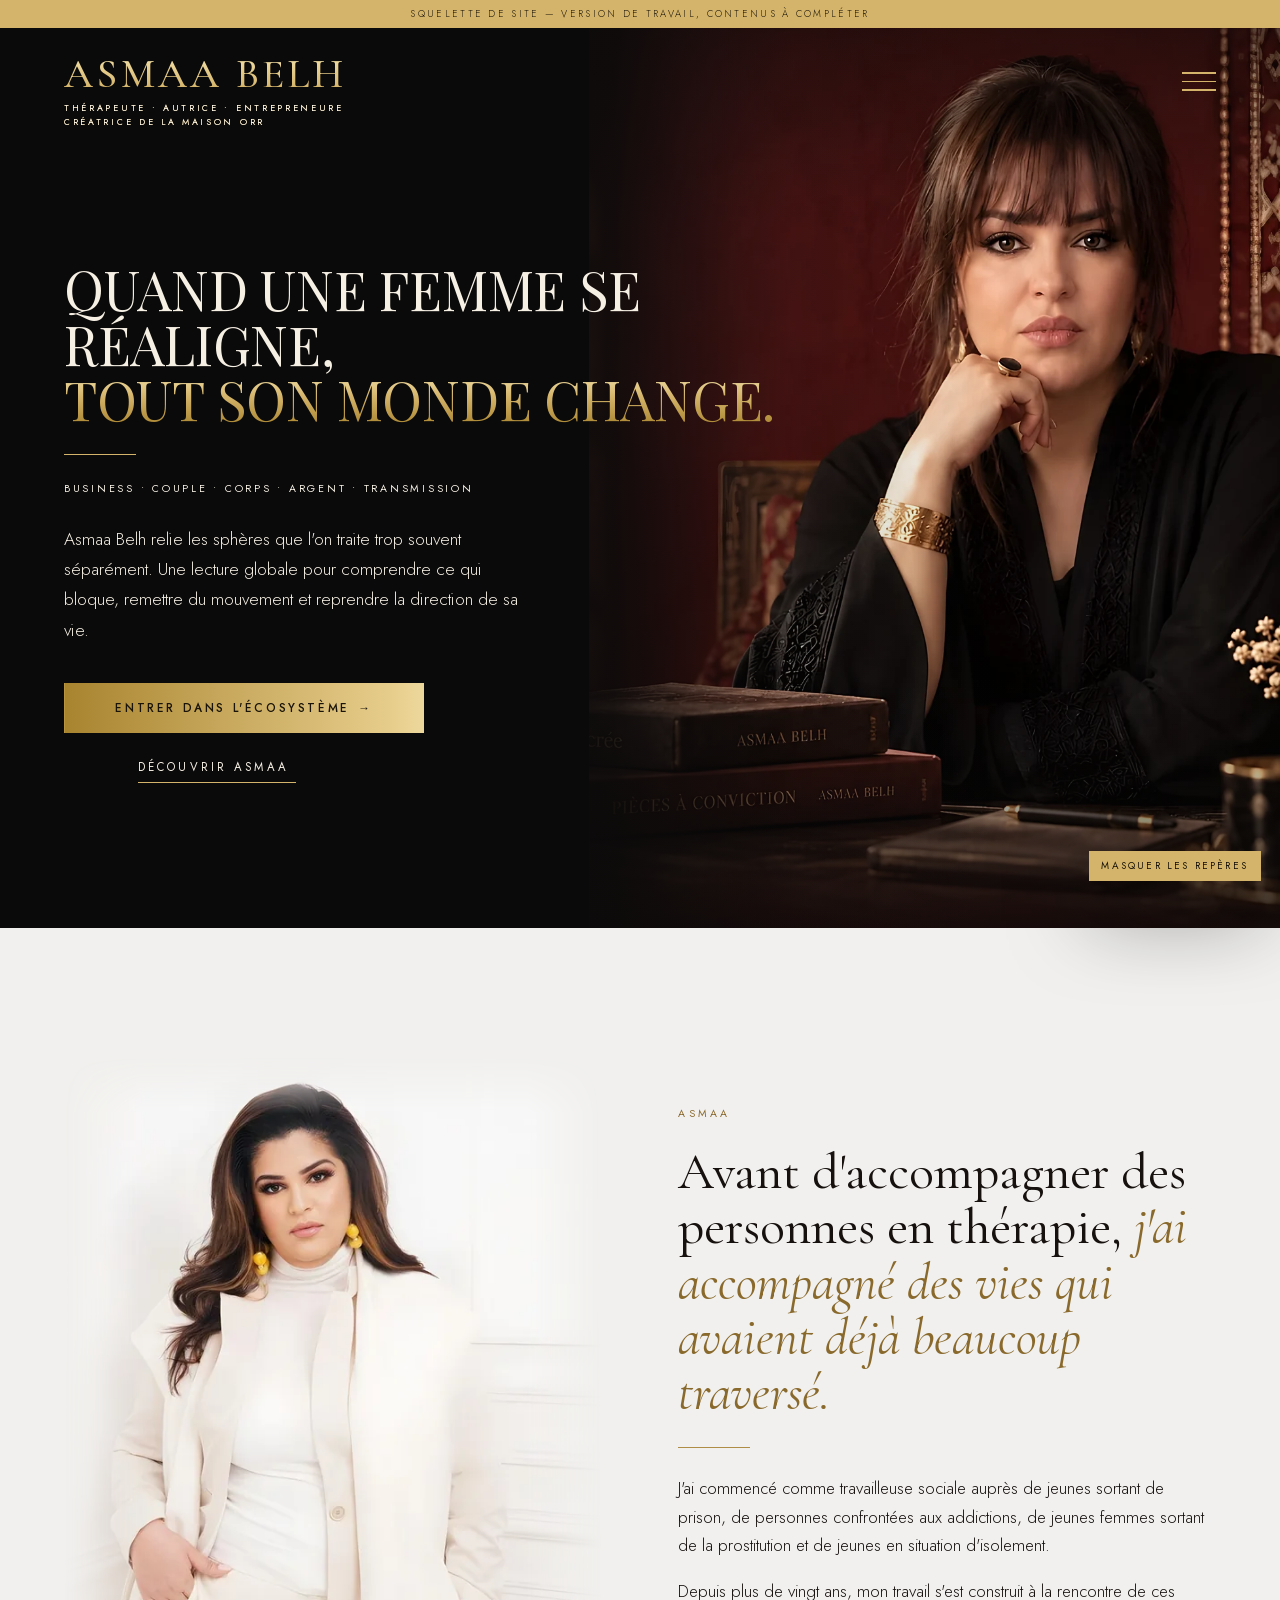
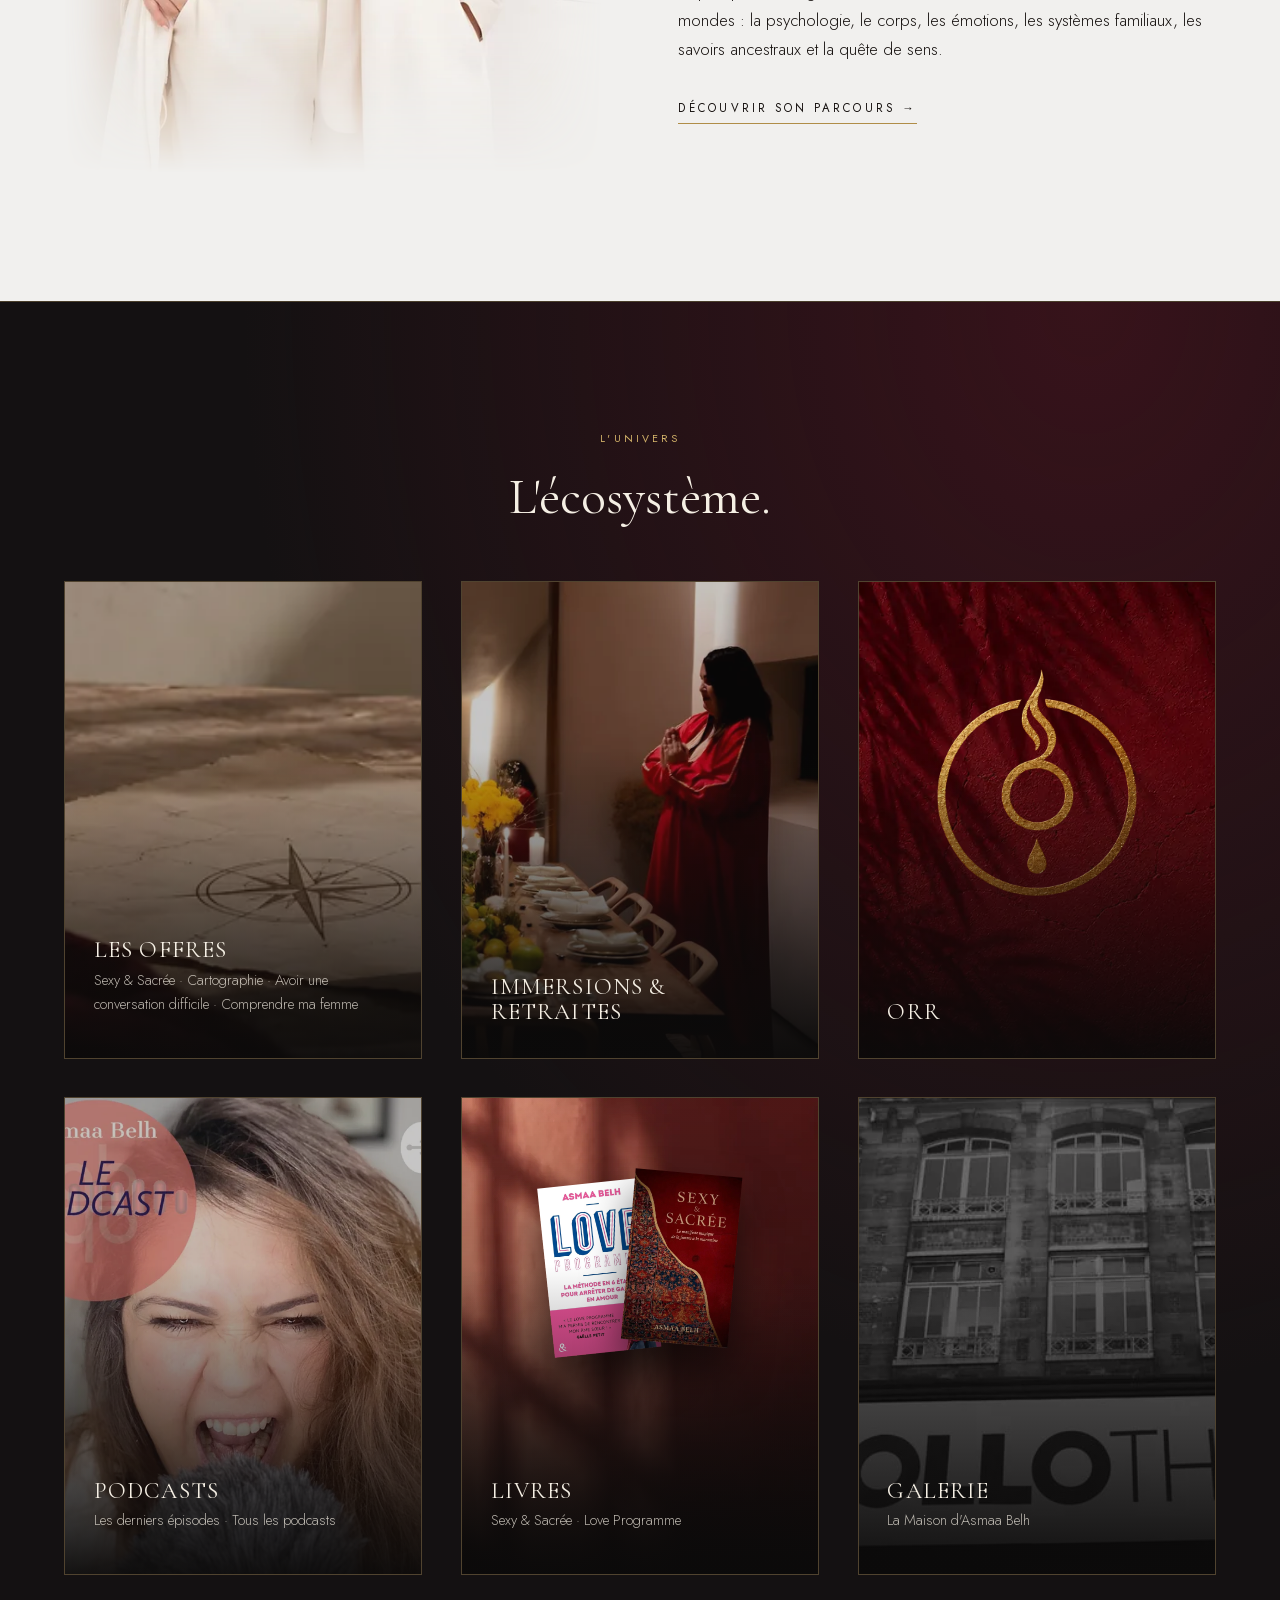
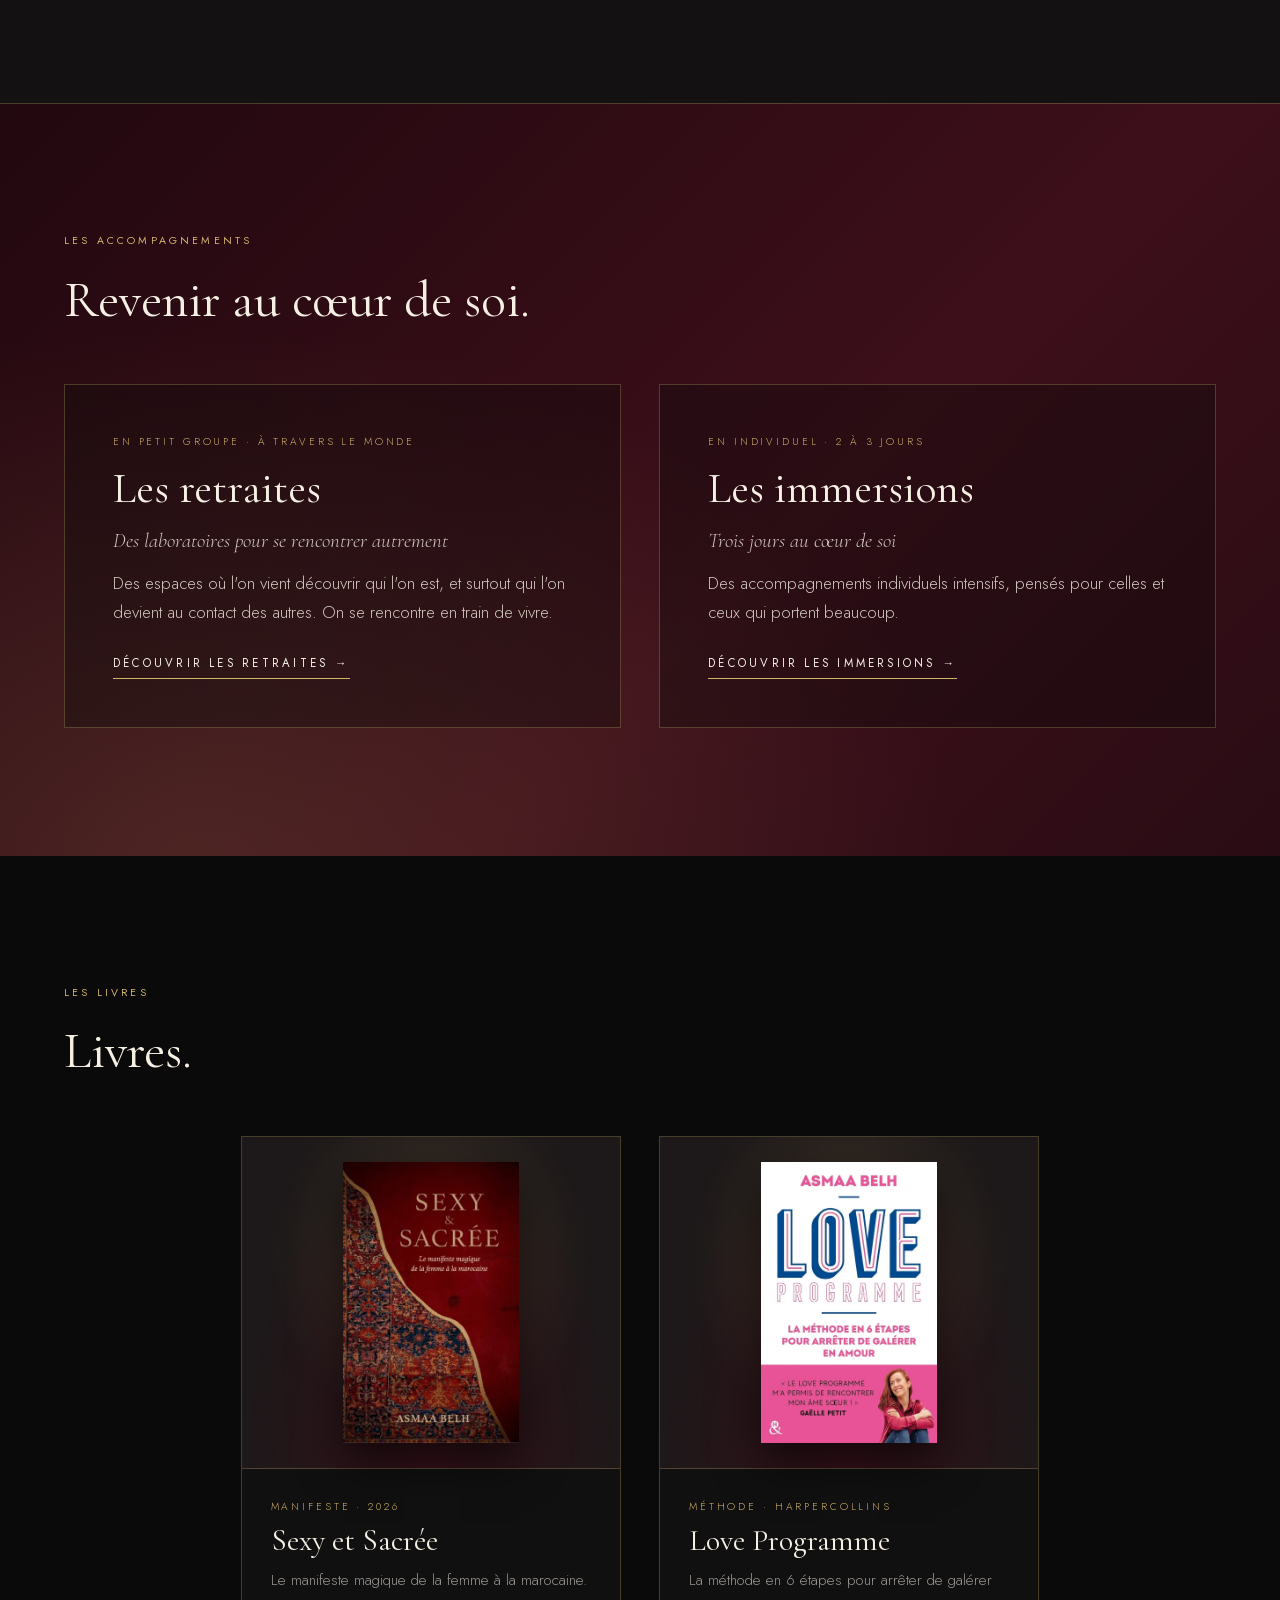
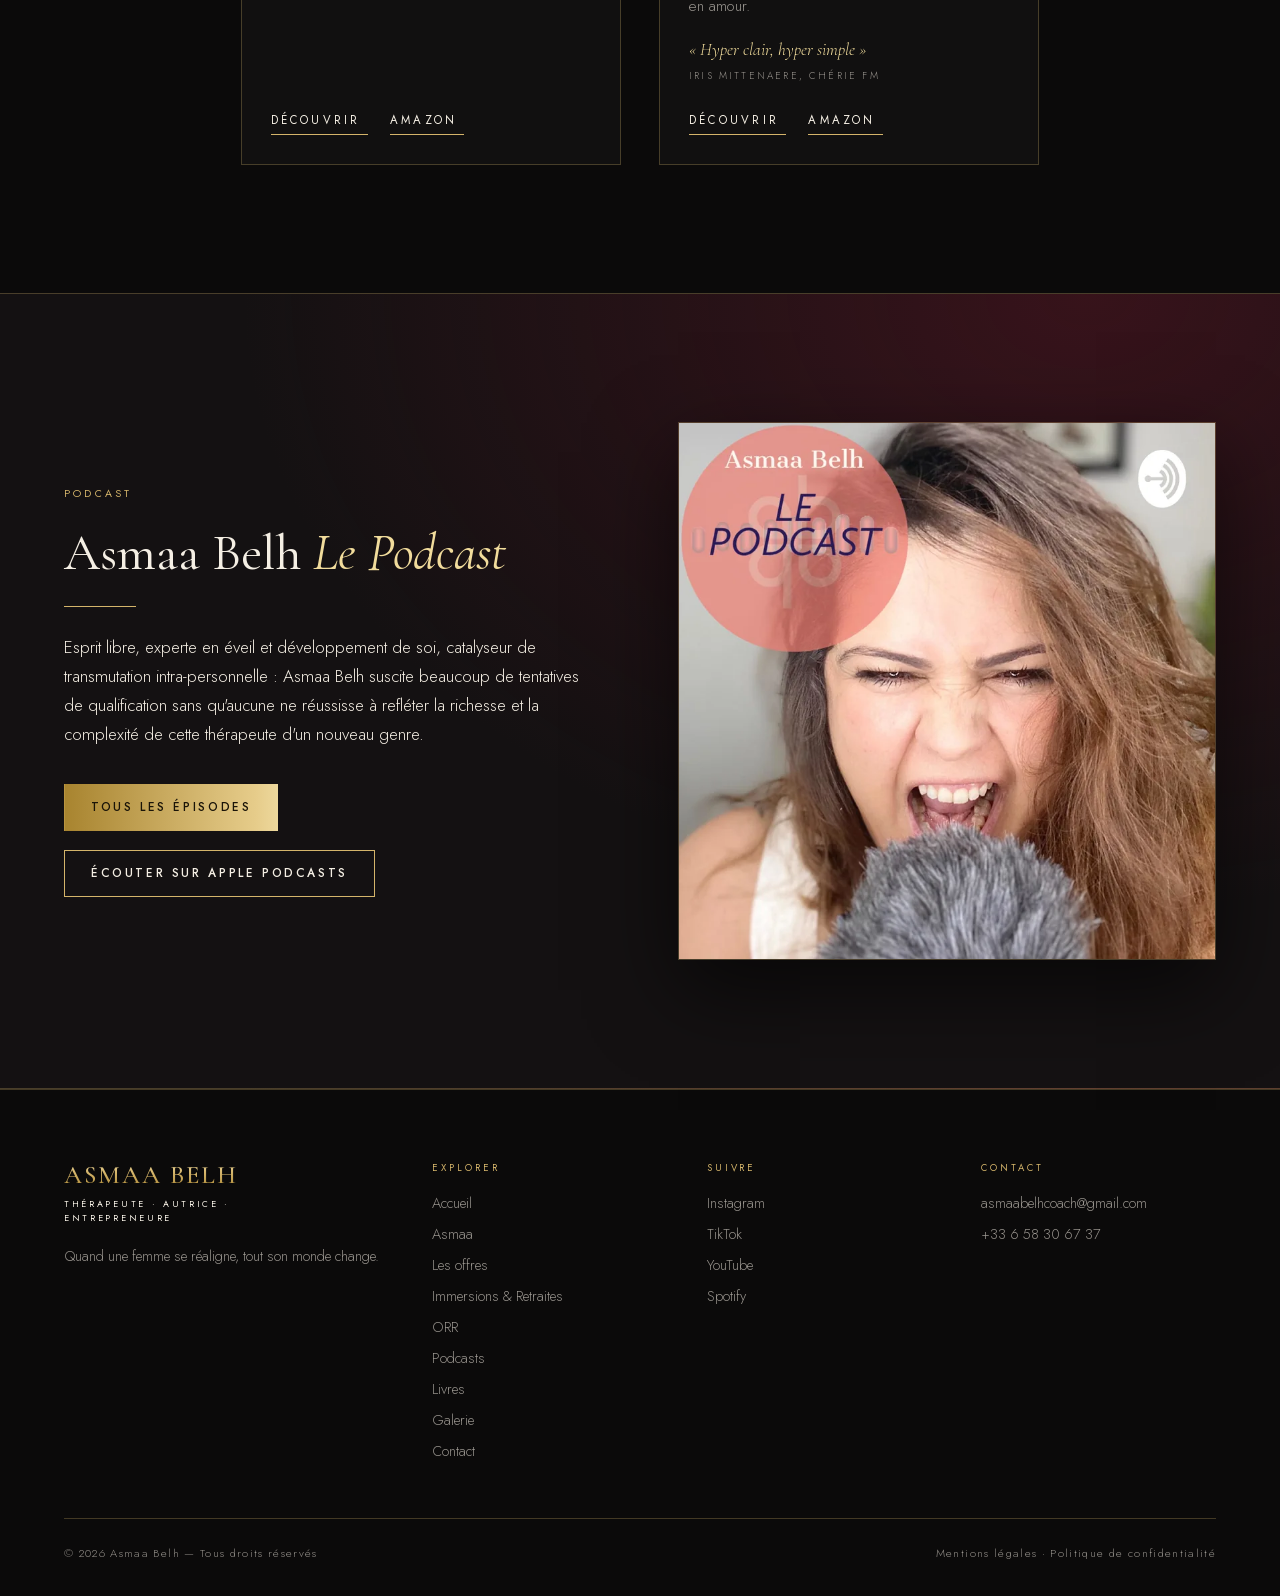
==== commit 63970853: "Accueil : retrait du lien « Une question ? Écrire à Asmaa » Co-Authored-By: Claude Opus 5.5 <noreply" ====
--- a/index.html
+++ b/index.html
@@ -104,7 +104,6 @@
         <div><h3>Galerie</h3><p>La Maison d'Asmaa Belh</p></div>
       </a>
     </div>
-    <div class="center btn-row" style="justify-content:center;margin-top:3.5rem"><a href="contact.html" class="link-arrow">Une question ? Écrire à Asmaa</a></div>
   </div>
 </section>
 
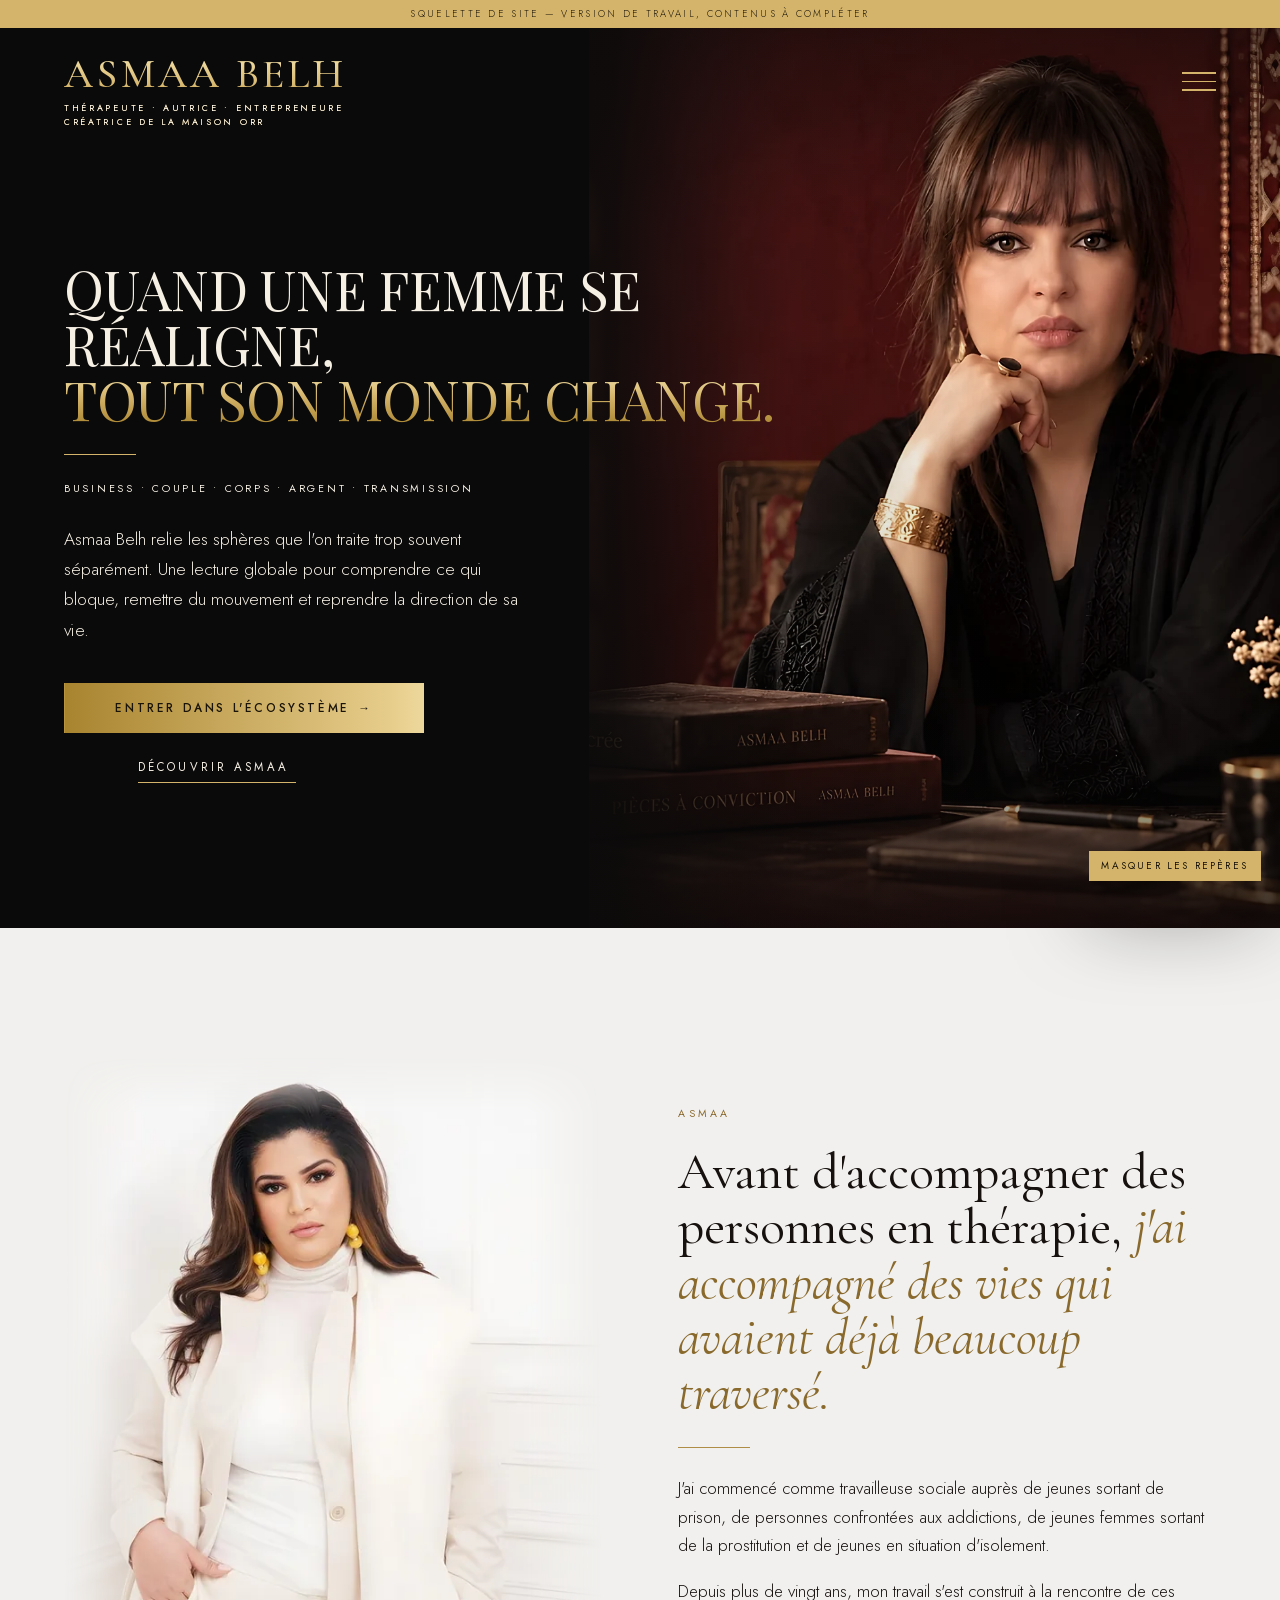
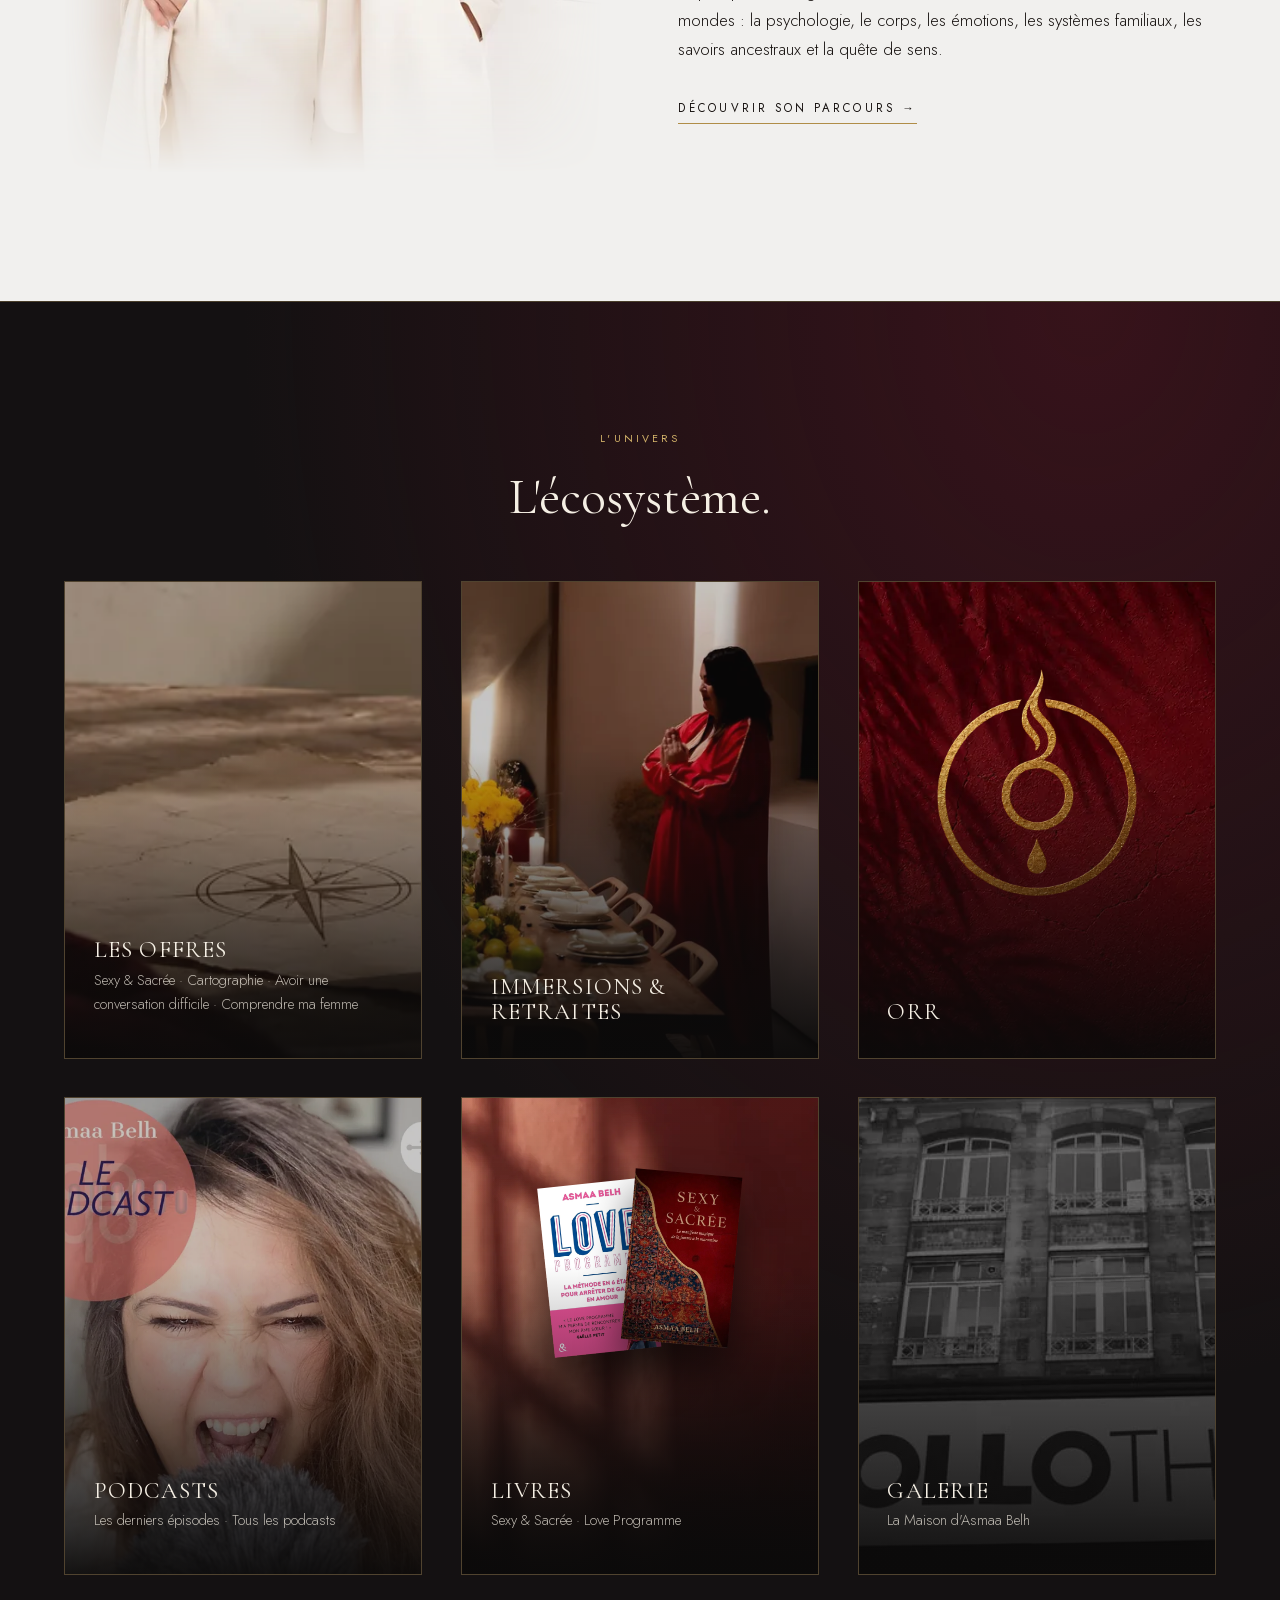
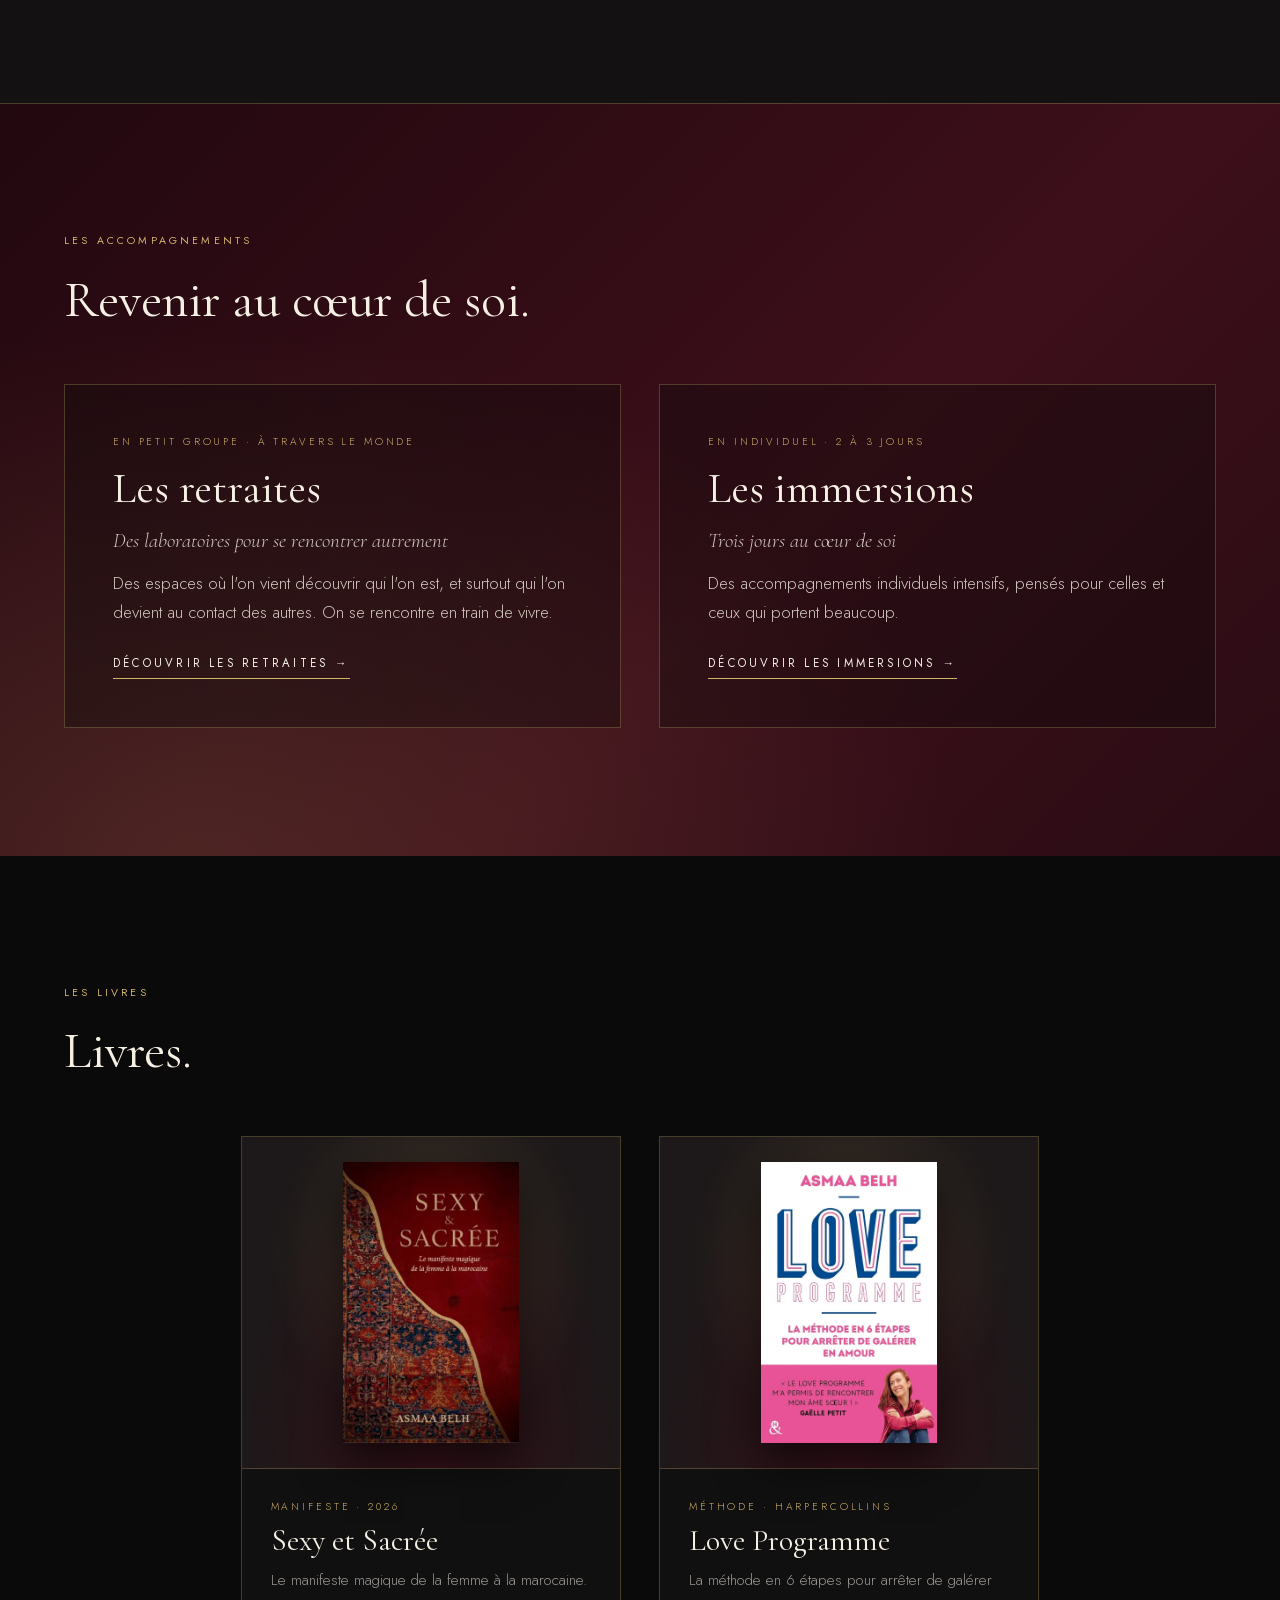
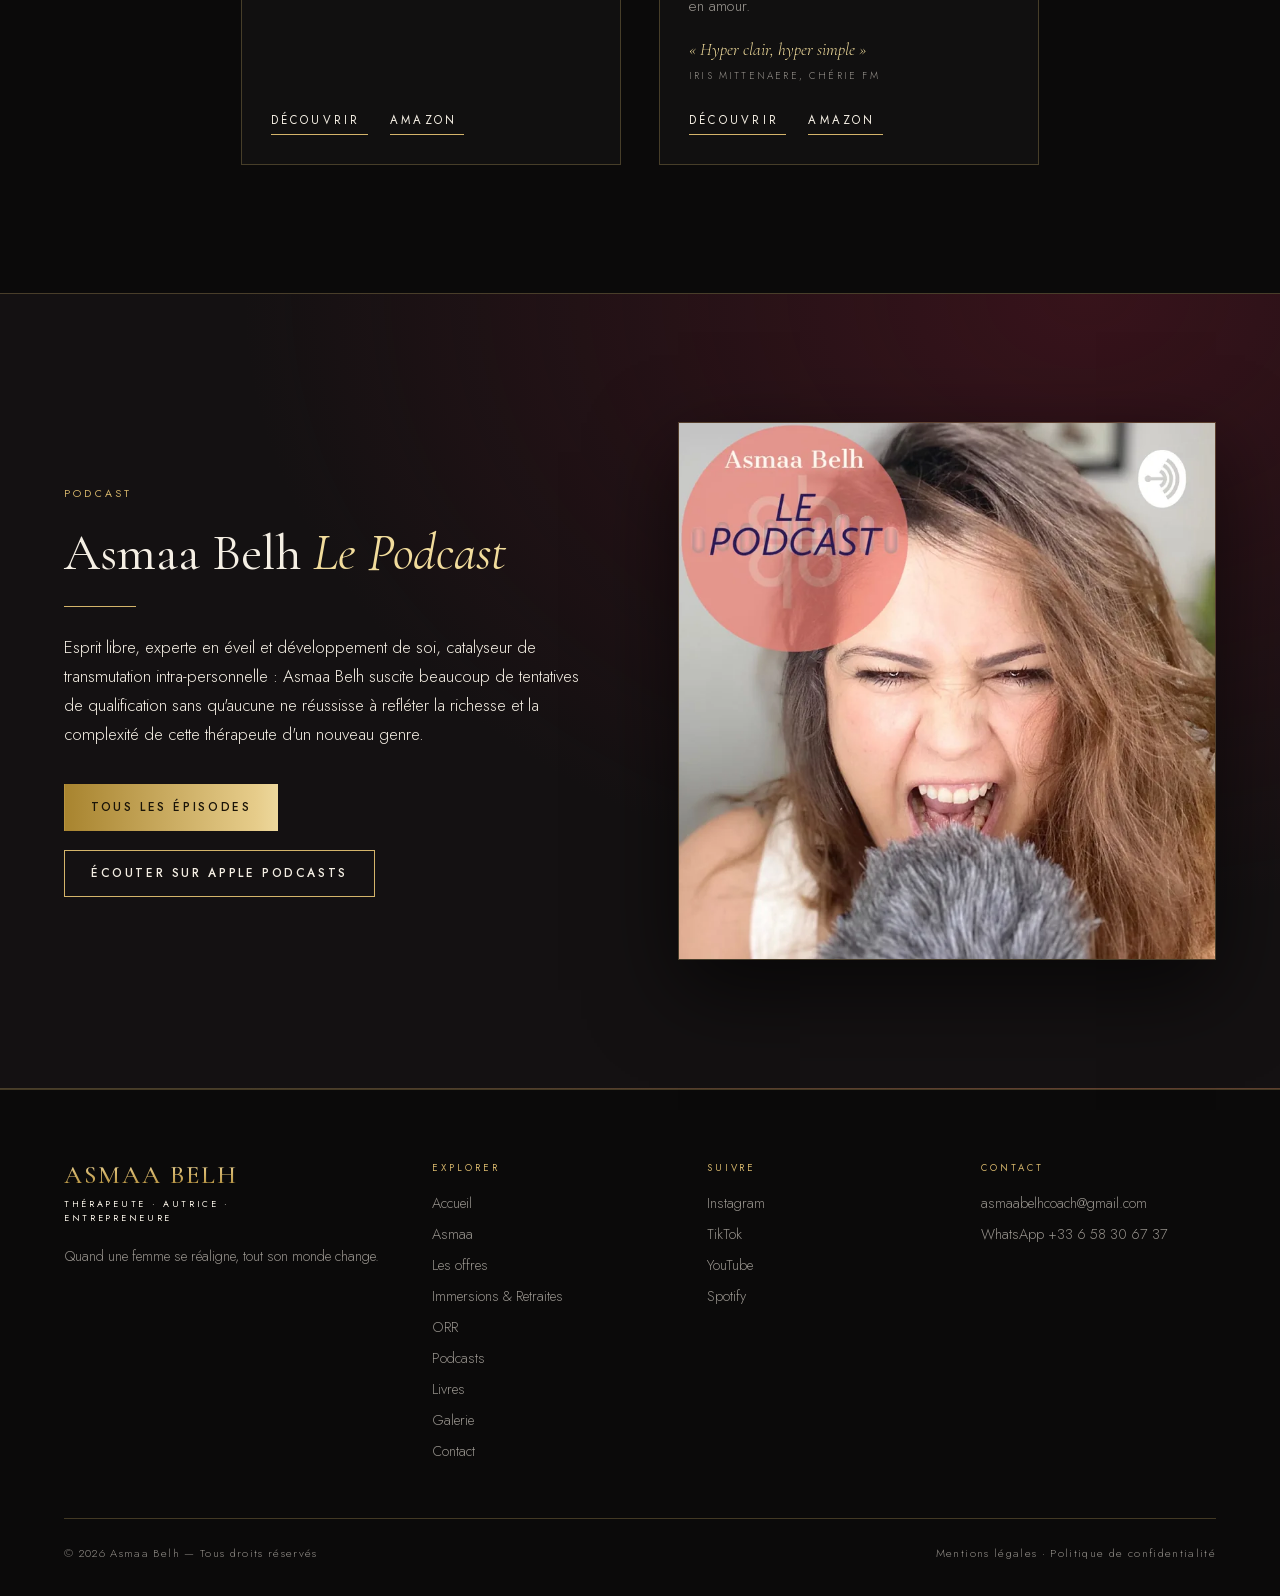
==== commit 689b4e89: "Téléphone remplacé par WhatsApp (formulaires, page Contact, pied de page) Champs « WhatsApp » obliga" ====
--- a/index.html
+++ b/index.html
@@ -30,7 +30,7 @@
   <link rel="preload" href="assets/fonts/jost-normal-latin.woff2" as="font" type="font/woff2" crossorigin>
   <link rel="preload" as="image" type="image/webp" imagesrcset="assets/img/hero-bureau-640.webp?v=3 640w, assets/img/hero-bureau-960.webp?v=3 960w, assets/img/hero-bureau-1400.webp?v=3 1400w, assets/img/hero-bureau.webp?v=3 1800w, assets/img/hero-bureau-2400.webp?v=3 2400w, assets/img/hero-bureau-3200.webp?v=3 3200w" imagesizes="(max-width: 860px) 125vh, 110vh" fetchpriority="high">
   <link rel="stylesheet" href="assets/css/fonts.css?v=1790939170">
-  <link rel="stylesheet" href="assets/css/style.css?v=1792616119">
+  <link rel="stylesheet" href="assets/css/style.css?v=1792617070">
   <noscript><style>.reveal, .hero-content > * { opacity: 1 !important; transform: none !important; } .divider { transform: none !important; }</style></noscript>
 </head>
 <body>
@@ -184,6 +184,6 @@
 </section>
 
 <div data-site-footer><footer class="nojs-foot"><a href="mentions-legales.html">Mentions légales</a><a href="confidentialite.html">Politique de confidentialité</a></footer></div>
-<script src="assets/js/main.js?v=1792616407" defer></script>
+<script src="assets/js/main.js?v=1792618128" defer></script>
 </body>
 </html>
--- a/assets/css/style.css
+++ b/assets/css/style.css
@@ -1835,3 +1835,6 @@
 
 /* Plus aucun numéro affiché sur le site */
 .num { display: none !important; }
+
+/* Galerie en noir et blanc */
+.masonry img, .lightbox img { filter: grayscale(1); }
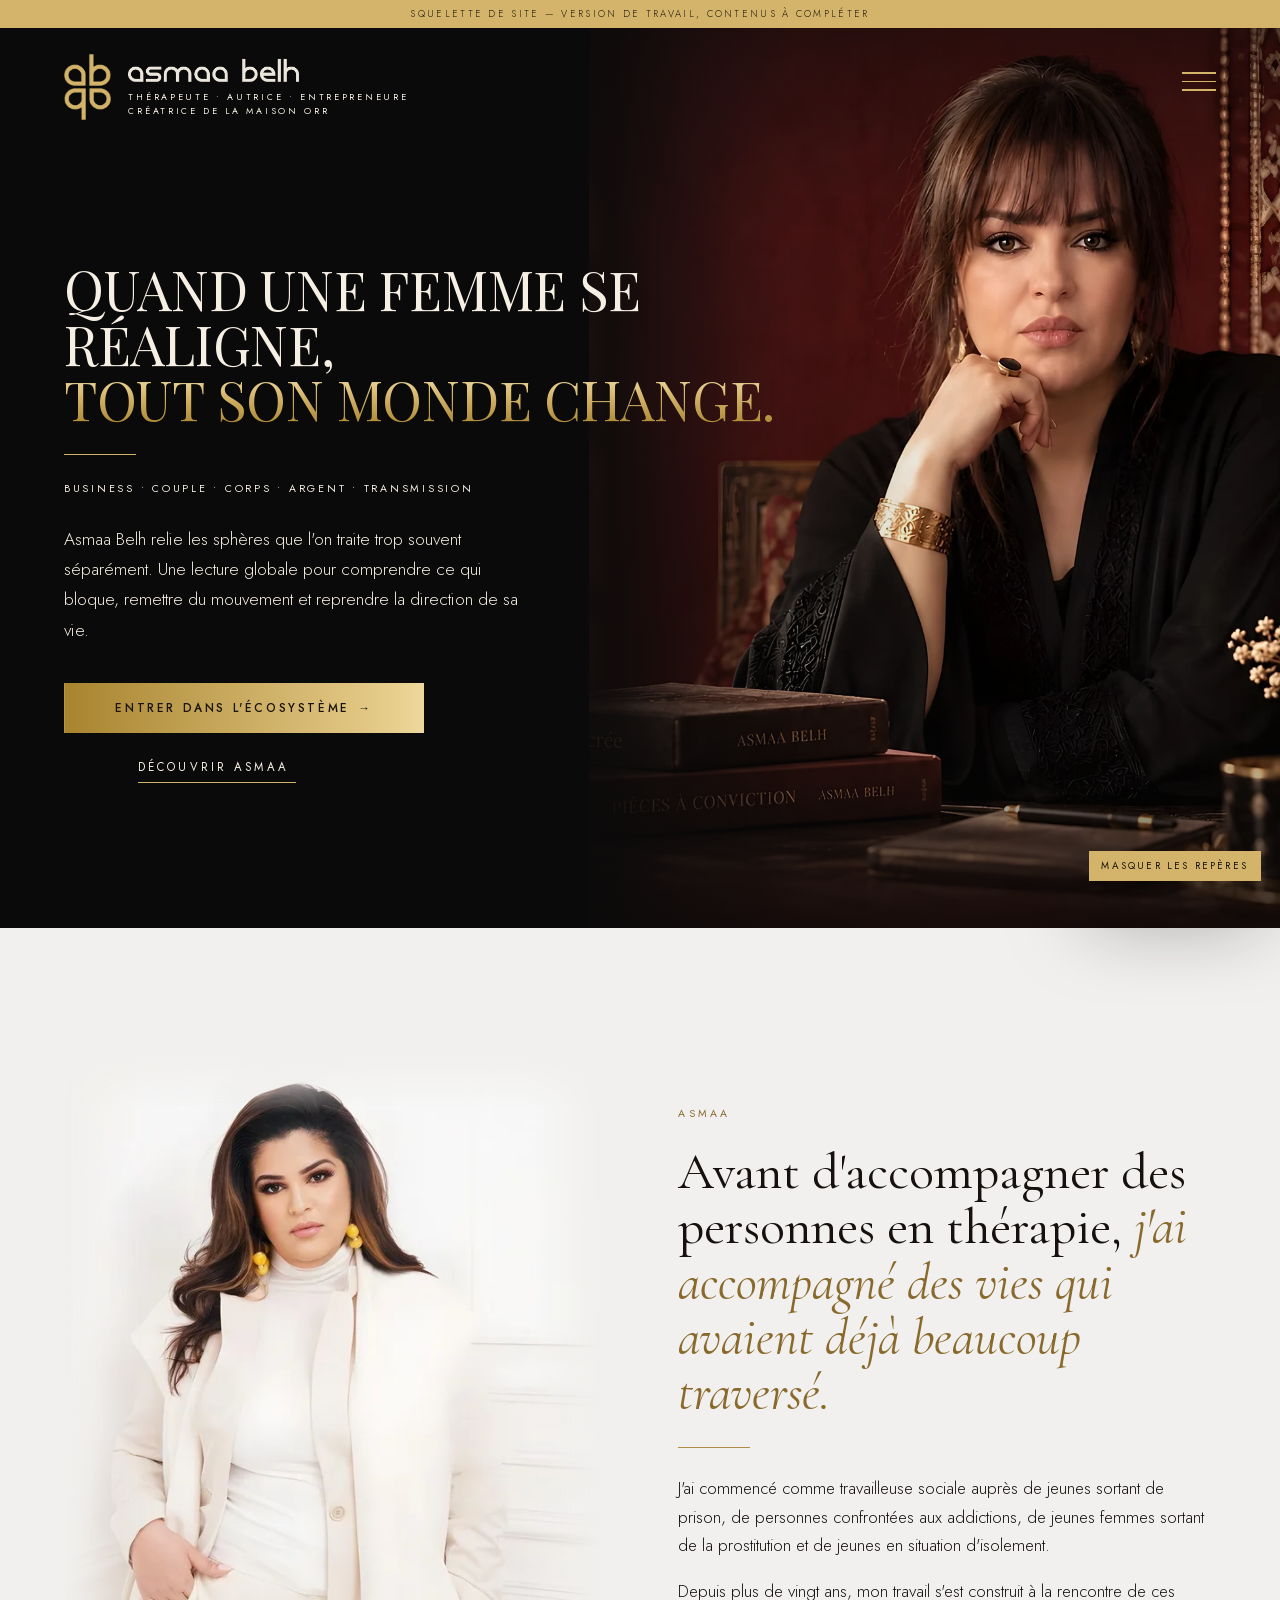
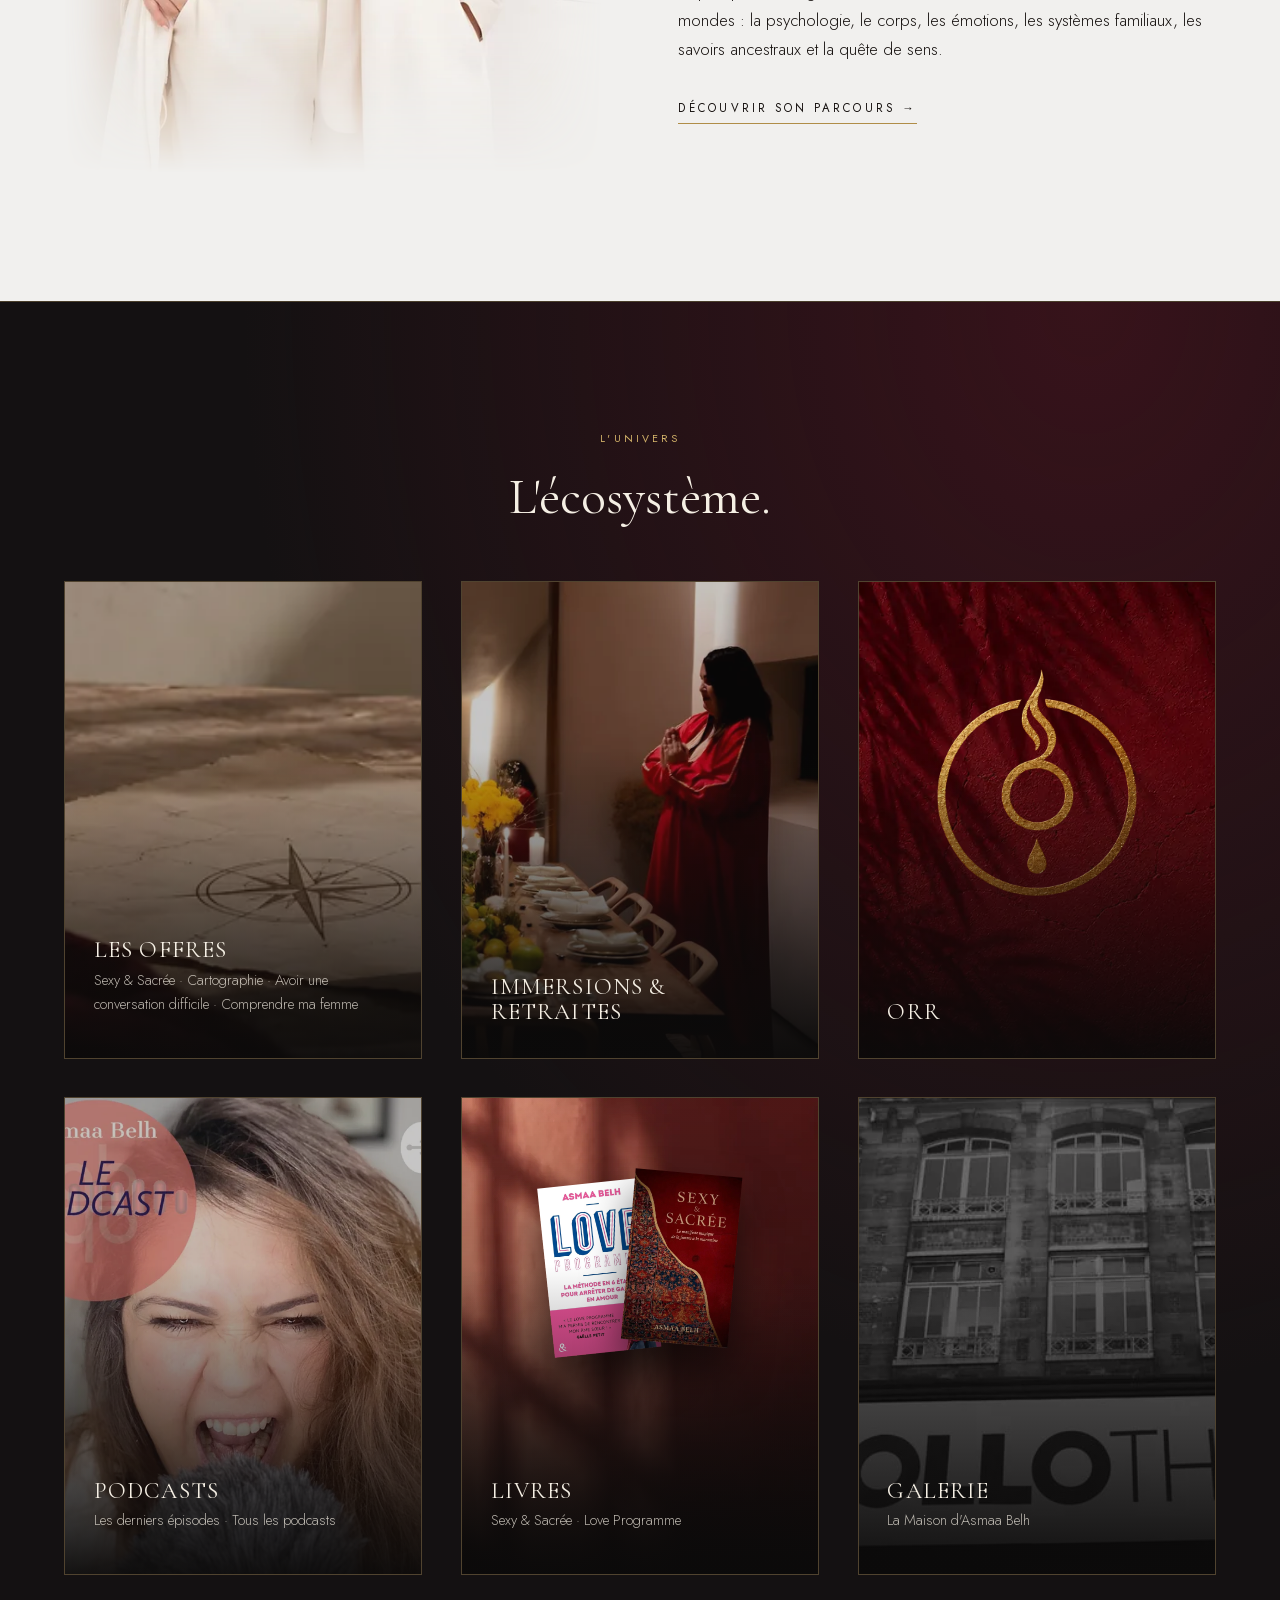
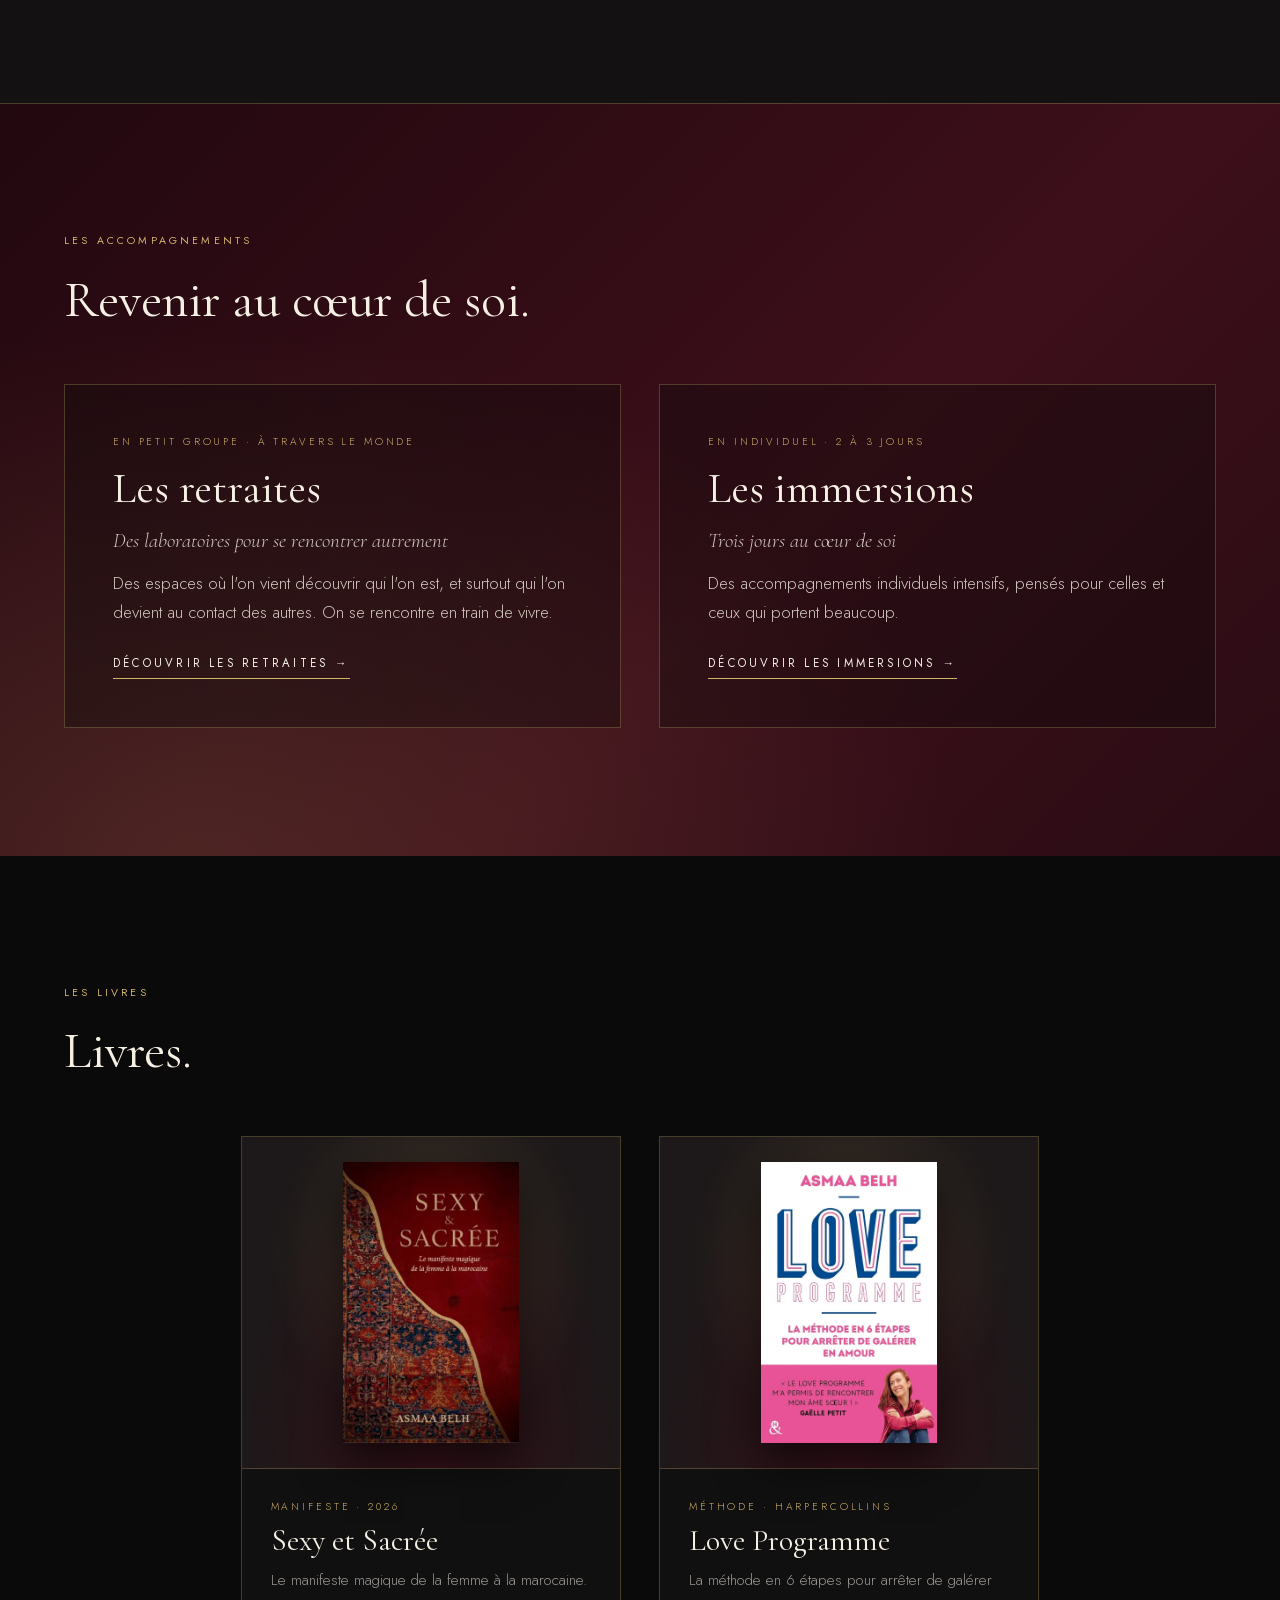
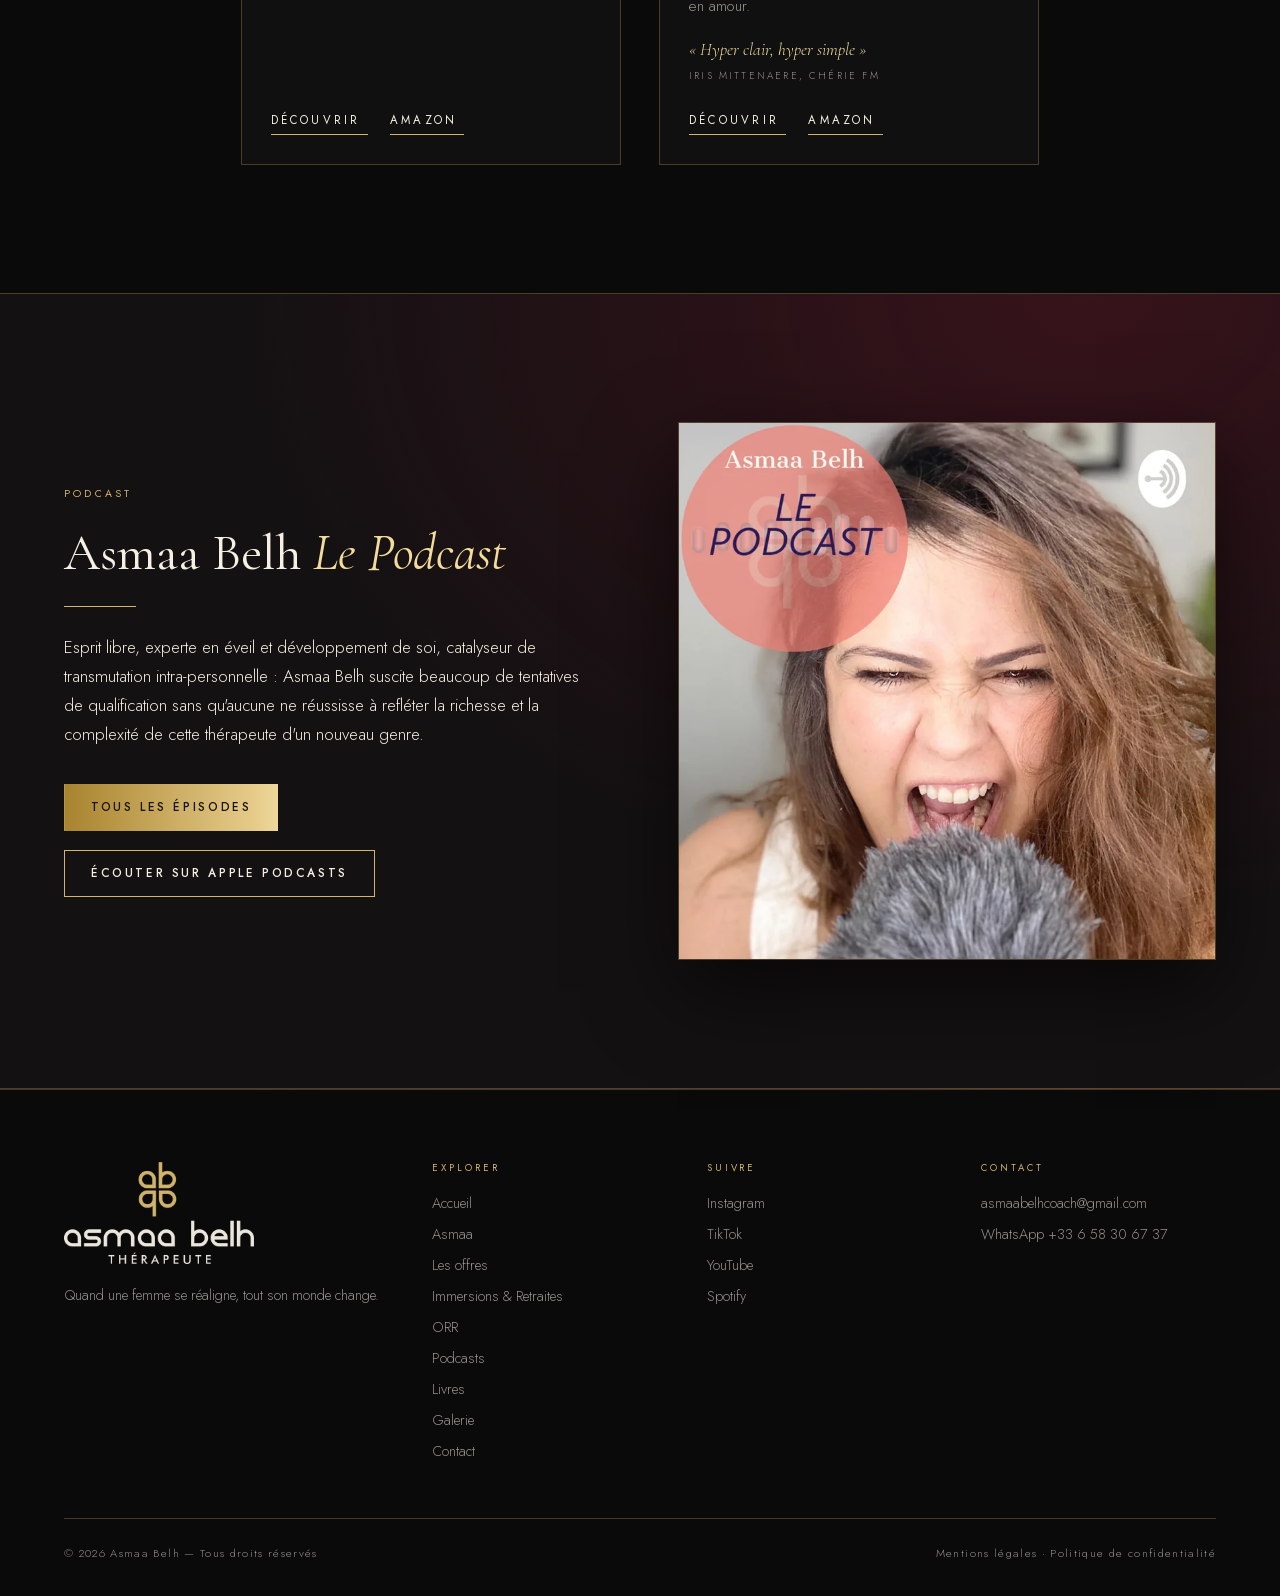
==== commit dc10f90e: "Logo du projet : monogramme et logotype dans l'en-tête, le menu, le pied de page et les favicons Co-" ====
--- a/index.html
+++ b/index.html
@@ -30,7 +30,7 @@
   <link rel="preload" href="assets/fonts/jost-normal-latin.woff2" as="font" type="font/woff2" crossorigin>
   <link rel="preload" as="image" type="image/webp" imagesrcset="assets/img/hero-bureau-640.webp?v=3 640w, assets/img/hero-bureau-960.webp?v=3 960w, assets/img/hero-bureau-1400.webp?v=3 1400w, assets/img/hero-bureau.webp?v=3 1800w, assets/img/hero-bureau-2400.webp?v=3 2400w, assets/img/hero-bureau-3200.webp?v=3 3200w" imagesizes="(max-width: 860px) 125vh, 110vh" fetchpriority="high">
   <link rel="stylesheet" href="assets/css/fonts.css?v=1790939170">
-  <link rel="stylesheet" href="assets/css/style.css?v=1792617070">
+  <link rel="stylesheet" href="assets/css/style.css?v=1792840314">
   <noscript><style>.reveal, .hero-content > * { opacity: 1 !important; transform: none !important; } .divider { transform: none !important; }</style></noscript>
 </head>
 <body>
@@ -184,6 +184,6 @@
 </section>
 
 <div data-site-footer><footer class="nojs-foot"><a href="mentions-legales.html">Mentions légales</a><a href="confidentialite.html">Politique de confidentialité</a></footer></div>
-<script src="assets/js/main.js?v=1792618128" defer></script>
+<script src="assets/js/main.js?v=1792840314" defer></script>
 </body>
 </html>
--- a/assets/css/style.css
+++ b/assets/css/style.css
@@ -1838,3 +1838,22 @@
 
 /* Galerie en noir et blanc */
 .masonry img, .lightbox img { filter: grayscale(1); }
+
+/* ---------- Logo du projet (image) ---------- */
+.logo.logo-brand, .logo.logo-full { background: none; -webkit-text-fill-color: initial; color: inherit; }
+.logo-brand { display: inline-flex; align-items: center; gap: clamp(0.8rem, 1.4vw, 1.2rem); }
+.logo-brand img { display: block; width: auto; }
+.logo-brand .logo-mark { height: clamp(48px, 5.2vw, 70px); transition: height 0.4s; }
+.logo-brand .logo-type { height: clamp(19px, 2.1vw, 28px); transition: height 0.4s; }
+.logo-brand .logo-words small { margin-top: 0.9em; }
+.site-header.scrolled .logo-brand .logo-mark { height: 38px; }
+.site-header.scrolled .logo-brand .logo-type { height: 18px; }
+.menu-top .logo-brand .logo-mark { height: 46px; }
+.menu-top .logo-brand .logo-type { height: 20px; }
+.logo-full img { display: block; width: 190px; height: auto; }
+@media (max-width: 400px) {
+  .logo-brand { gap: 0.65rem; }
+  .logo-brand .logo-mark { height: 44px; }
+  .logo-brand .logo-type { height: 17px; }
+}
+@media print { .logo img { filter: brightness(0); } }
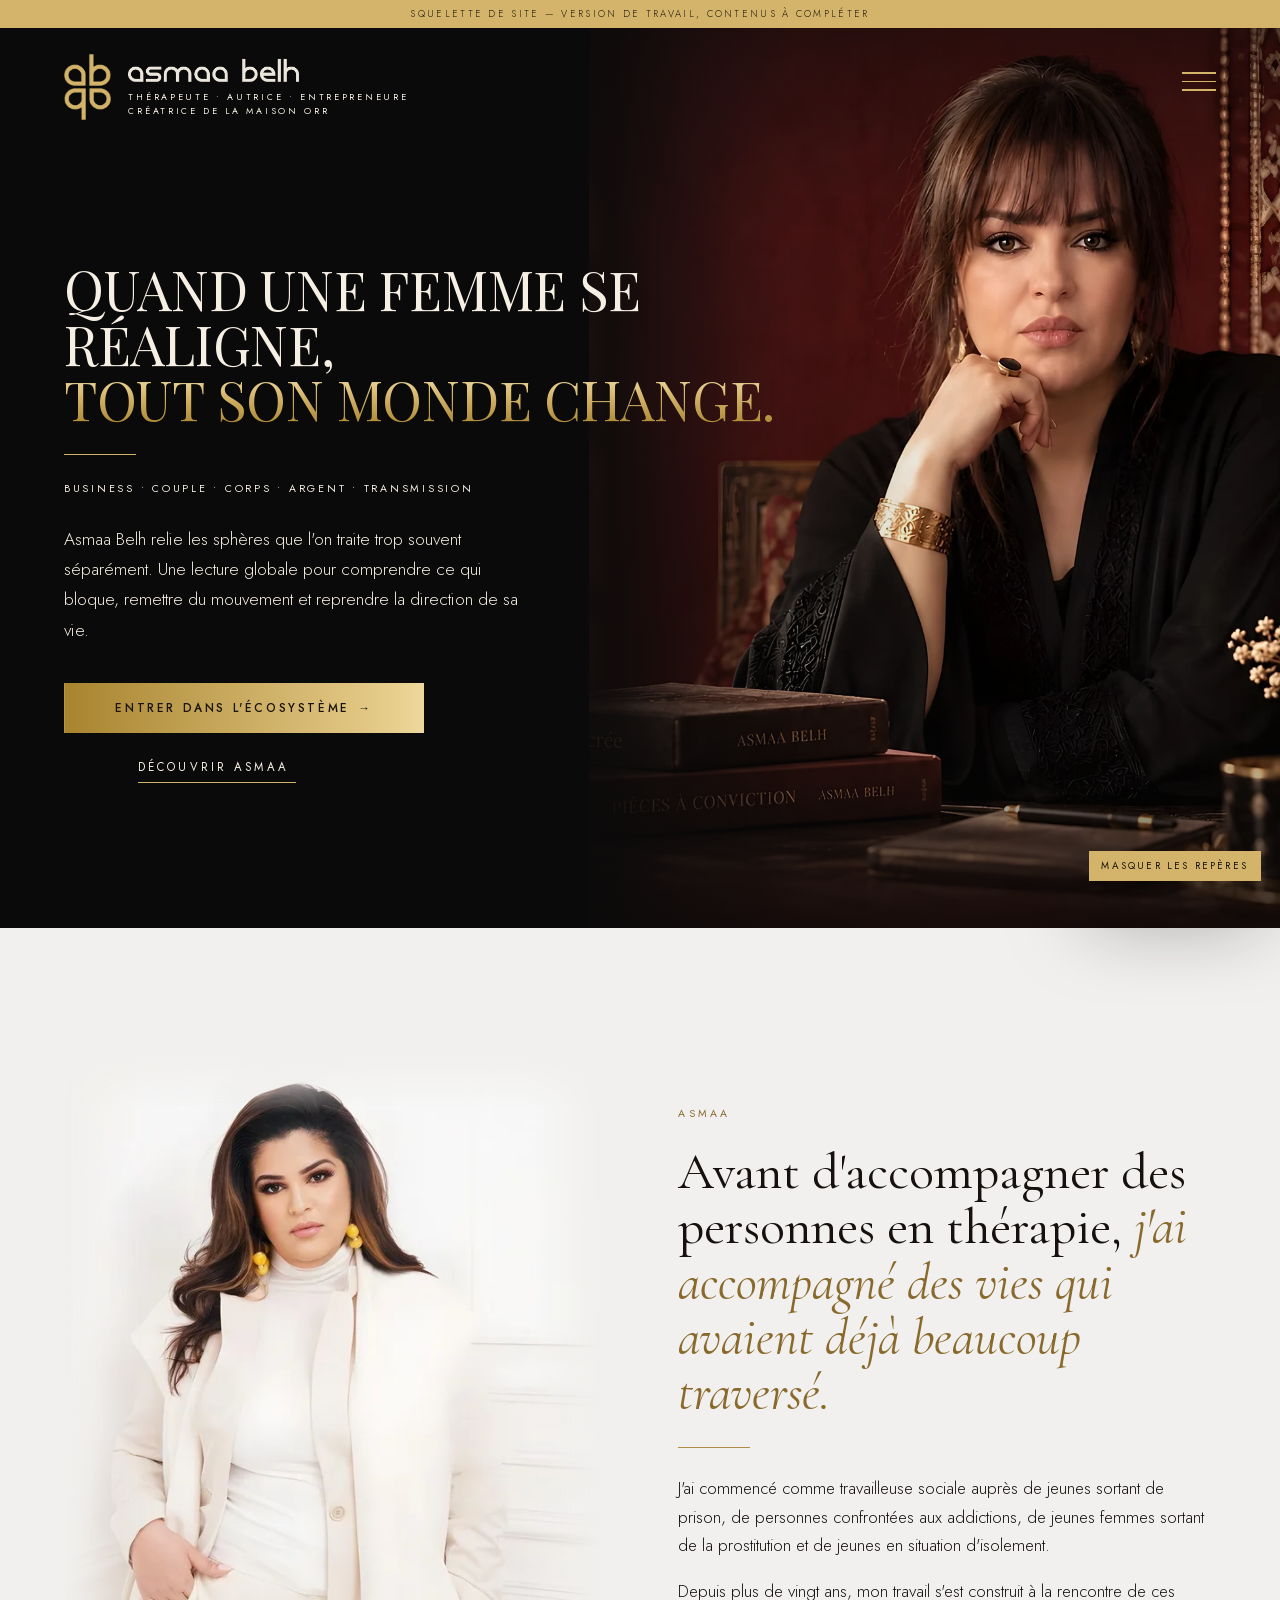
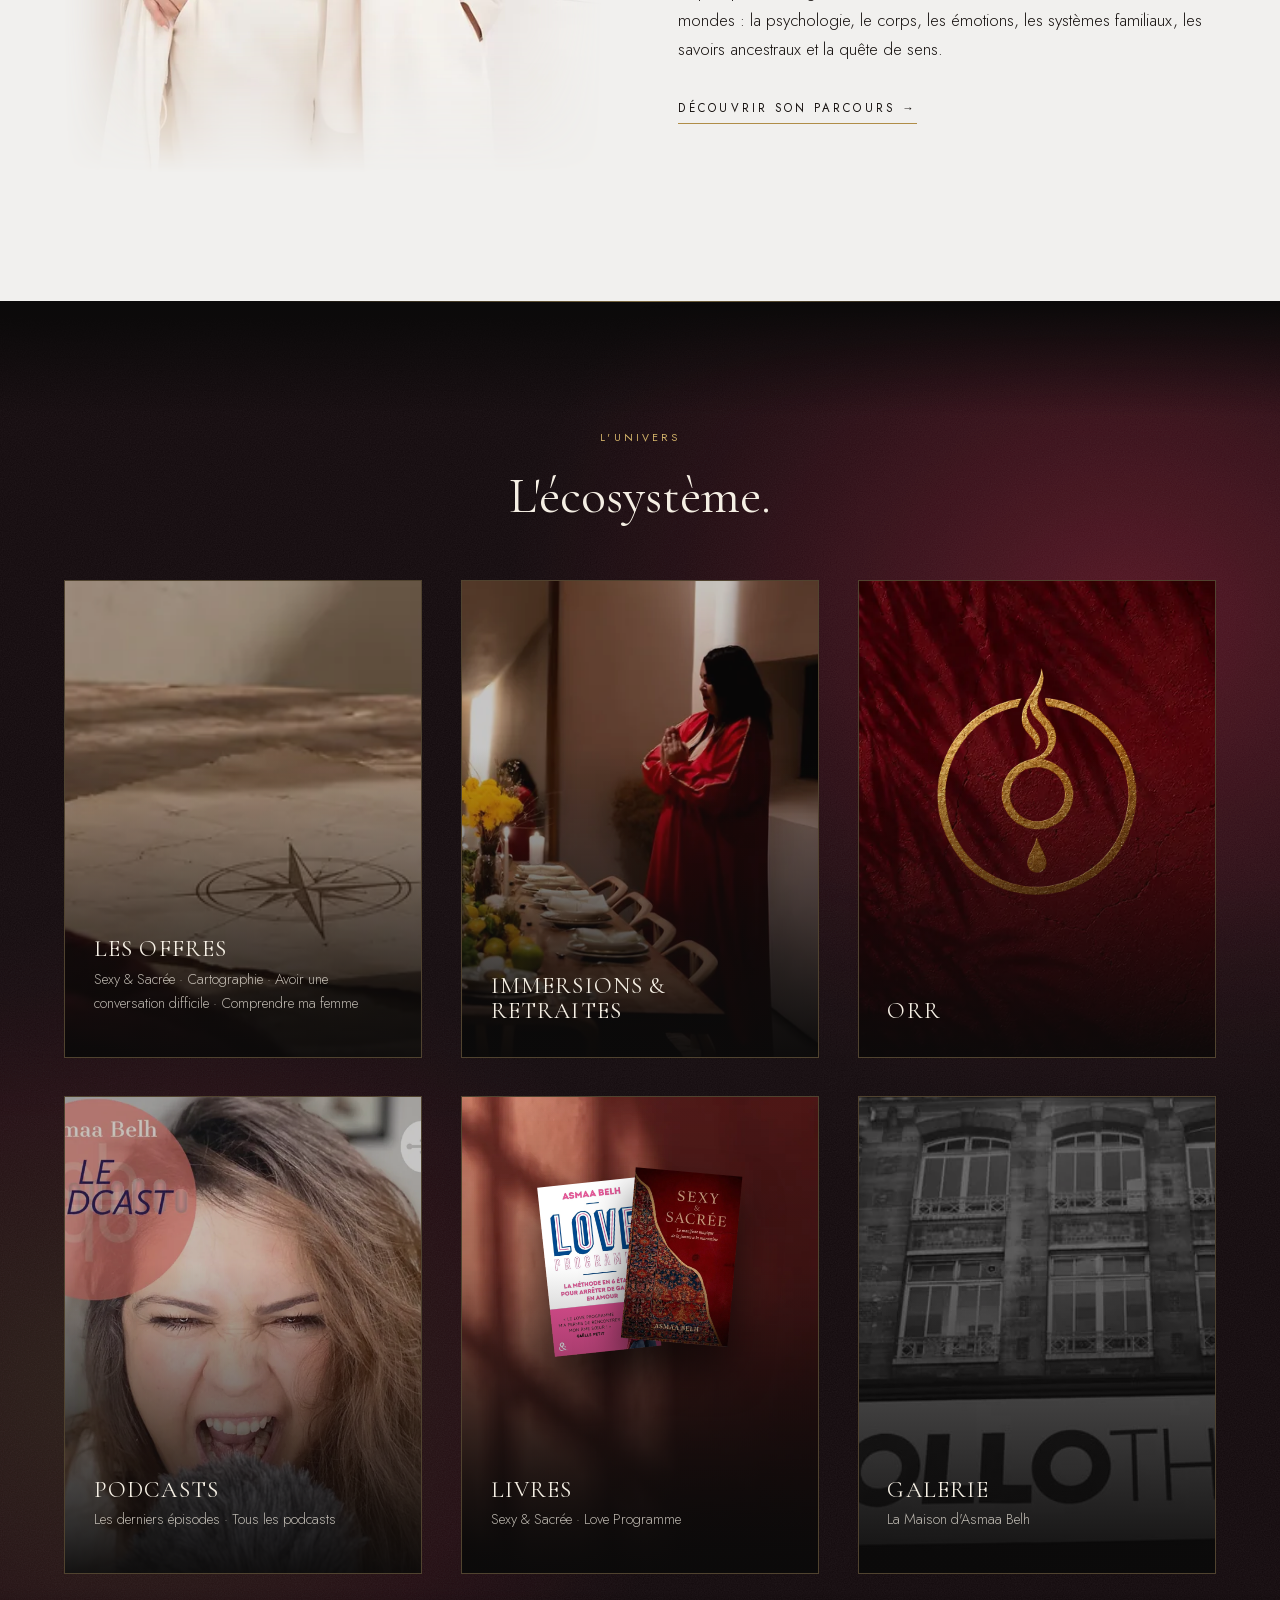
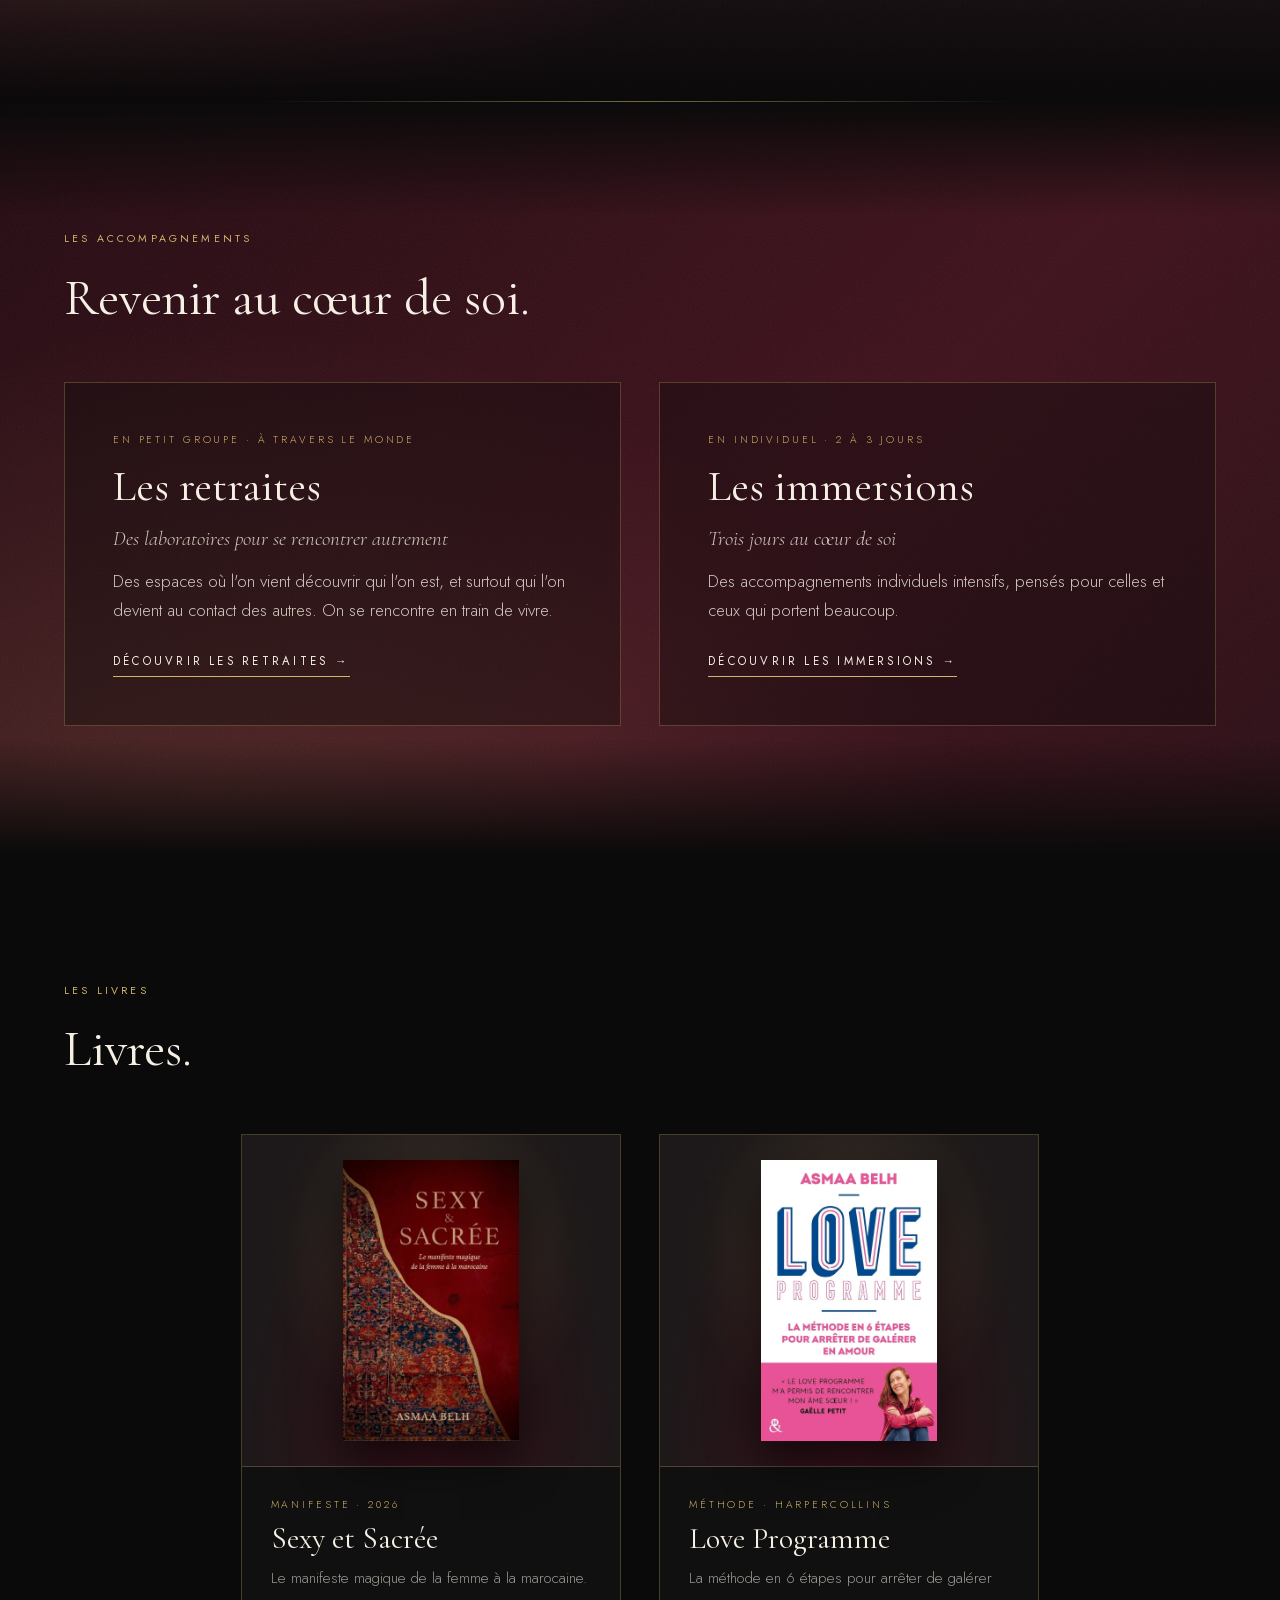
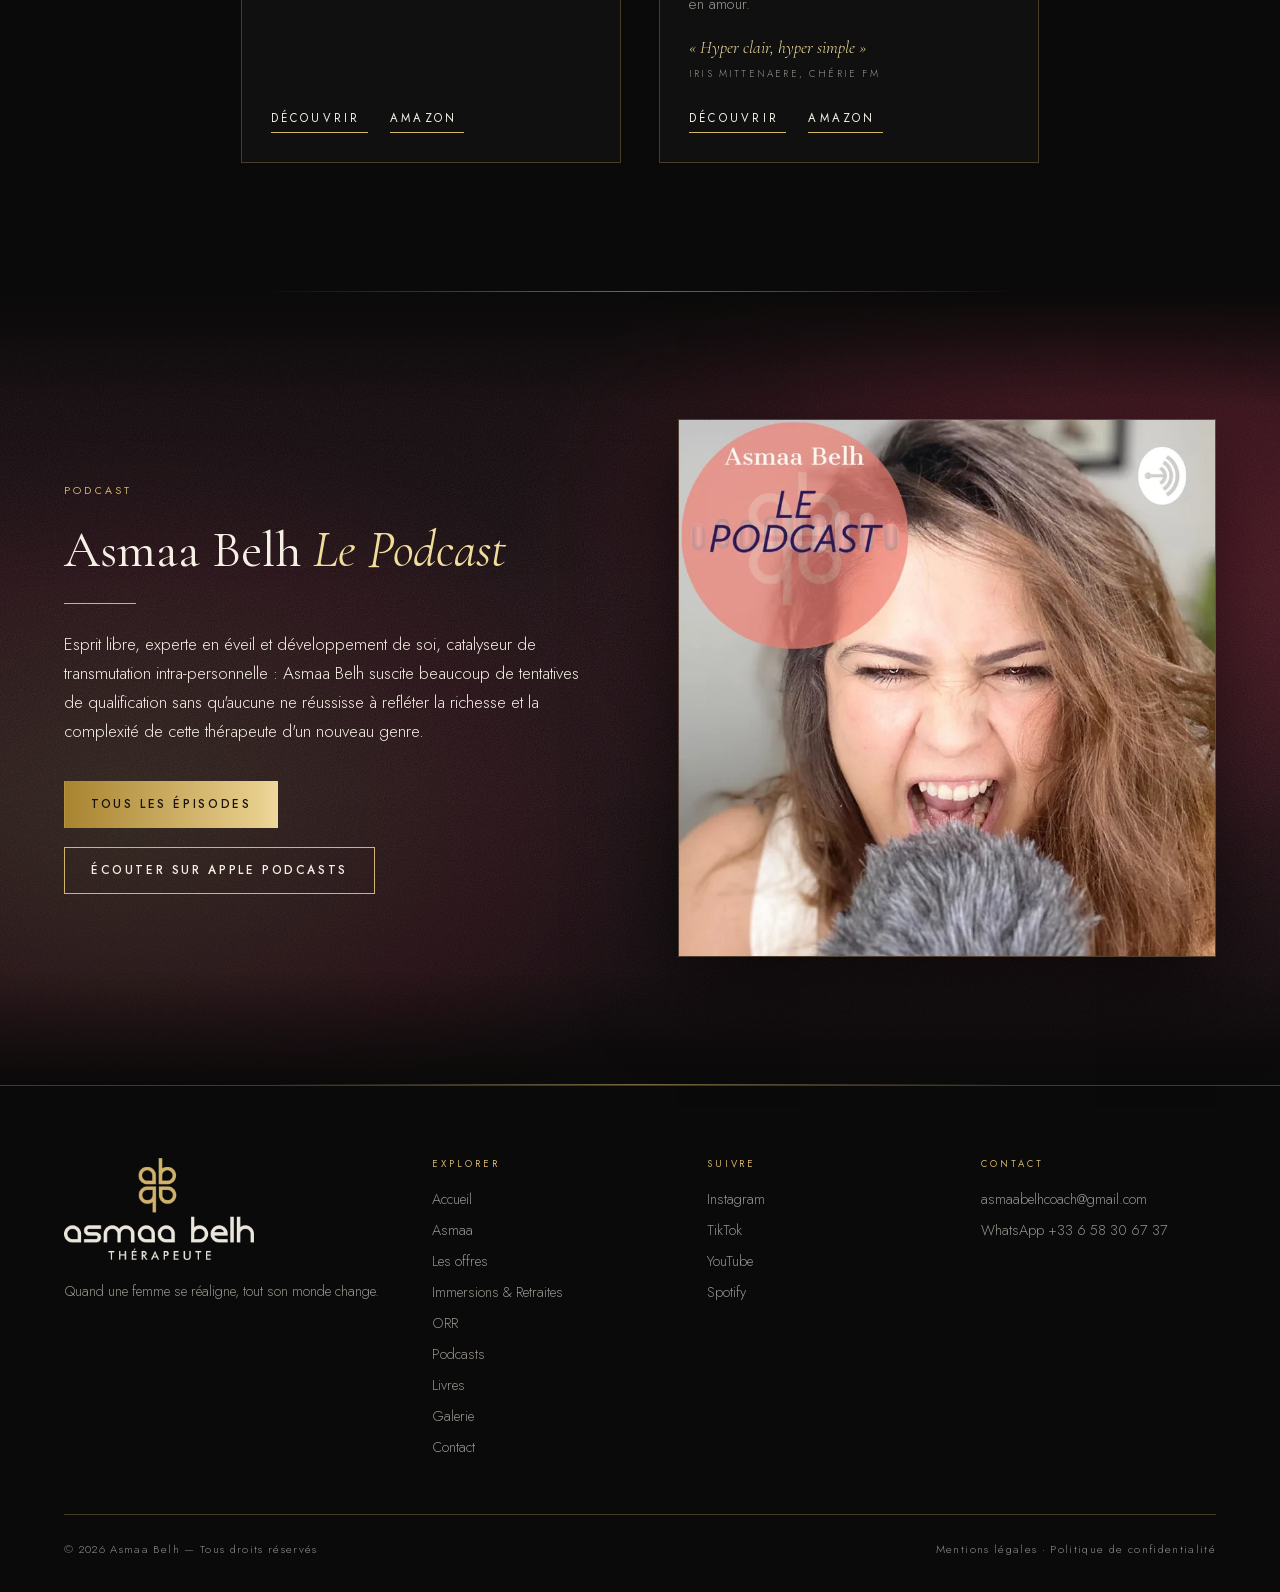
==== commit edcecd0b: "Galerie en mosaïque composée, visionneuse refaite, fondus entre sections - Galerie : mosaïque compos" ====
--- a/index.html
+++ b/index.html
@@ -30,7 +30,7 @@
   <link rel="preload" href="assets/fonts/jost-normal-latin.woff2" as="font" type="font/woff2" crossorigin>
   <link rel="preload" as="image" type="image/webp" imagesrcset="assets/img/hero-bureau-640.webp?v=3 640w, assets/img/hero-bureau-960.webp?v=3 960w, assets/img/hero-bureau-1400.webp?v=3 1400w, assets/img/hero-bureau.webp?v=3 1800w, assets/img/hero-bureau-2400.webp?v=3 2400w, assets/img/hero-bureau-3200.webp?v=3 3200w" imagesizes="(max-width: 860px) 125vh, 110vh" fetchpriority="high">
   <link rel="stylesheet" href="assets/css/fonts.css?v=1790939170">
-  <link rel="stylesheet" href="assets/css/style.css?v=1792840314">
+  <link rel="stylesheet" href="assets/css/style.css?v=1794250741">
   <noscript><style>.reveal, .hero-content > * { opacity: 1 !important; transform: none !important; } .divider { transform: none !important; }</style></noscript>
 </head>
 <body>
@@ -184,6 +184,6 @@
 </section>
 
 <div data-site-footer><footer class="nojs-foot"><a href="mentions-legales.html">Mentions légales</a><a href="confidentialite.html">Politique de confidentialité</a></footer></div>
-<script src="assets/js/main.js?v=1792840314" defer></script>
+<script src="assets/js/main.js?v=1794250741" defer></script>
 </body>
 </html>
--- a/assets/css/style.css
+++ b/assets/css/style.css
@@ -432,10 +432,59 @@
 
 /* ---------- Sections ---------- */
 .section { padding: clamp(4.5rem, 10vw, 9rem) 0; position: relative; }
-.section-sand { background: radial-gradient(ellipse at 85% 0%, rgba(90,20,35,0.5), transparent 55%),
-    var(--noir-2); border-top: 1px solid var(--line); border-bottom: 1px solid var(--line); }
-.section-plum { background: radial-gradient(ellipse at 15% 100%, rgba(212,180,106,0.14), transparent 50%),
-    linear-gradient(135deg, var(--bordeaux-deep), var(--bordeaux) 60%, #2a0c14); }
+/* Sections teintées : la couleur naît du noir en haut et y retourne en bas (fondu de hauteur --fondu),
+   au lieu d'une coupure nette. Un grain très fin (--grain) empêche les bandes dans les dégradés.
+   .section-sand : noir profond, halo bordeaux en haut à droite et halo doré en bas à gauche qui
+   respirent lentement, filets dorés estompés aux extrémités.
+   .section-plum : bordeaux plein, fondu vers le noir aux deux bords. */
+.section-sand, .section-plum {
+  --fondu: clamp(4rem, 9vw, 8rem);
+  --grain: url("data:image/svg+xml,%3Csvg xmlns='http://www.w3.org/2000/svg' width='240' height='240'%3E%3Cfilter id='n'%3E%3CfeTurbulence type='fractalNoise' baseFrequency='.85' numOctaves='2' stitchTiles='stitch'/%3E%3CfeColorMatrix values='0 0 0 0 1 0 0 0 0 1 0 0 0 0 1 0 0 0 .5 0'/%3E%3C/filter%3E%3Crect width='100%25' height='100%25' filter='url(%23n)' opacity='.11'/%3E%3C/svg%3E");
+}
+.section-sand > *, .section-plum > * { position: relative; z-index: 1; }
+.section-sand {
+  background:
+    linear-gradient(90deg, transparent, rgba(212, 180, 106, 0.55) 50%, transparent) top center / min(76%, 760px) 1px no-repeat,
+    linear-gradient(90deg, transparent, rgba(212, 180, 106, 0.55) 50%, transparent) bottom center / min(76%, 760px) 1px no-repeat,
+    linear-gradient(180deg, var(--noir) 0, #130a0d var(--fondu), #130a0d calc(100% - var(--fondu)), var(--noir) 100%);
+}
+.section-sand::before, .section-sand::after {
+  content: "";
+  position: absolute;
+  left: 0;
+  right: 0;
+  height: min(100%, 58rem);
+  pointer-events: none;
+}
+.section-sand::before {
+  top: 0;
+  background: var(--grain), radial-gradient(ellipse 62% 70% at 88% 34%, rgba(128, 28, 50, 0.6), rgba(90, 20, 35, 0.22) 55%, transparent 78%);
+  -webkit-mask-image: linear-gradient(180deg, transparent 0, #000 var(--fondu), #000 62%, transparent 100%);
+  mask-image: linear-gradient(180deg, transparent 0, #000 var(--fondu), #000 62%, transparent 100%);
+  animation: halo-a 16s ease-in-out infinite alternate;
+}
+.section-sand::after {
+  bottom: 0;
+  background: var(--grain), radial-gradient(ellipse 58% 66% at 10% 66%, rgba(212, 180, 106, 0.13), rgba(120, 30, 48, 0.16) 50%, transparent 76%);
+  -webkit-mask-image: linear-gradient(0deg, transparent 0, #000 var(--fondu), #000 62%, transparent 100%);
+  mask-image: linear-gradient(0deg, transparent 0, #000 var(--fondu), #000 62%, transparent 100%);
+  animation: halo-b 16s ease-in-out infinite alternate;
+}
+@keyframes halo-a { from { opacity: 1; } to { opacity: 0.5; } }
+@keyframes halo-b { from { opacity: 0.45; } to { opacity: 1; } }
+.section-plum {
+  background:
+    linear-gradient(180deg, var(--noir) 0, transparent var(--fondu), transparent calc(100% - var(--fondu)), var(--noir) 100%),
+    var(--grain),
+    radial-gradient(ellipse at 15% 100%, rgba(212, 180, 106, 0.14), transparent 50%),
+    linear-gradient(135deg, var(--bordeaux-deep), var(--bordeaux) 60%, #2a0c14);
+}
+@media (prefers-reduced-motion: reduce) {
+  .section-sand::before, .section-sand::after { animation: none; }
+}
+@media print {
+  .section-sand::before, .section-sand::after { display: none; }
+}
 .section-plum .ph { border-color: rgba(245,239,228,0.25); }
 .section-head { max-width: 640px; margin-bottom: 3.5rem; }
 .section-head.center { margin-inline: auto; }
@@ -668,30 +717,6 @@
   .episode .play { grid-column: 2; justify-self: start; }
 }
 
-/* ---------- Galerie ---------- */
-.filters { display: flex; flex-wrap: wrap; gap: 0.5rem; margin-bottom: 2.5rem; }
-.filters button {
-  background: none;
-  border: 1px solid var(--line);
-  padding: 0.55em 1.2em;
-  font-family: var(--font-body);
-  font-size: 0.62rem;
-  letter-spacing: 0.24em;
-  text-transform: uppercase;
-  cursor: pointer;
-  color: var(--muted);
-  transition: 0.3s;
-}
-.filters button.active, .filters button:hover { background: var(--or); color: #1a1408; border-color: var(--or); }
-.masonry { columns: 3; column-gap: 1.2rem; }
-.masonry > * { break-inside: avoid; margin-bottom: 1.2rem; }
-@media (max-width: 900px) {
-  .masonry { columns: 2; }
-}
-@media (max-width: 560px) {
-  .masonry { columns: 1; }
-}
-
 /* ---------- Formulaire ---------- */
 .form { display: grid; gap: 1.6rem; }
 .form-row { display: grid; grid-template-columns: 1fr 1fr; gap: 1.6rem; }
@@ -1276,54 +1301,160 @@
   *, *::before, *::after { animation-duration: 0.01ms !important; transition-duration: 0.01ms !important; scroll-behavior: auto !important; }
 }
 
-/* ---------- Galerie : vignettes & visionneuse ---------- */
-.g-item { margin: 0; break-inside: avoid; }
+/* ---------- Galerie : mosaïque composée ----------
+   Chaque rangée (.g-row) est composée à la main dans galerie.html :
+   .g-line  = photos côte à côte, même hauteur, sans recadrage (largeur selon --ar)
+   .g-trio  = un grand format (.g-big) et deux petits empilés ; --inverse = grand format à droite
+   .g-pano  = un panoramique seul sur toute la largeur
+   --ar = largeur / hauteur de la photo, --d = retard d'apparition */
+.gal-head { margin-bottom: clamp(2rem, 4vw, 3.2rem); }
+.gal { --g: clamp(6px, 1vw, 14px); display: grid; gap: var(--g); }
+.g-row { display: flex; gap: var(--g); }
+.g-item { margin: 0; min-width: 0; }
+.g-line > .g-item { flex: var(--ar) 1 0%; }
+.g-trio { display: grid; grid-template-columns: 2fr 1fr; }
+.g-trio--inverse { grid-template-columns: 1fr 2fr; }
+.g-trio > .g-big { display: grid; grid-column: 1; grid-row: 1 / 3; }
+.g-trio--inverse > .g-big { grid-column: 2; }
+.g-trio > .g-big .g-open { aspect-ratio: auto; }
 .g-open {
+  position: relative;
   display: block;
   width: 100%;
+  aspect-ratio: var(--ar);
   padding: 0;
-  border: 1px solid var(--line);
+  border: 0;
   background: var(--noir-3);
   cursor: zoom-in;
   overflow: hidden;
 }
 .g-open img {
+  position: absolute;
+  inset: 0;
   width: 100%;
-  height: auto;
-  display: block;
-  transition: transform 0.9s var(--ease), filter 0.6s;
-  filter: saturate(0.92);
-}
-.g-open:hover img { transform: scale(1.04); filter: saturate(1.05); }
+  height: 100%;
+  object-fit: cover;
+  transition: transform 1.4s var(--ease), opacity 0.6s;
+}
+/* filet doré intérieur, au survol et au clavier */
+.g-open::after {
+  content: "";
+  position: absolute;
+  inset: clamp(7px, 0.9vw, 13px);
+  border: 1px solid var(--or);
+  opacity: 0;
+  transform: scale(1.035);
+  transition: opacity 0.5s, transform 0.8s var(--ease);
+  pointer-events: none;
+}
+.g-open:focus-visible { outline-offset: 3px; }
+.g-open:focus-visible::after { opacity: 0.85; transform: none; }
+@media (hover: hover) {
+  .g-open:hover img { transform: scale(1.05); }
+  .g-open:hover::after { opacity: 0.85; transform: none; }
+  .gal:has(.g-open:hover) .g-open:not(:hover) img { opacity: 0.42; }
+}
+/* lever de rideau à l'apparition (remplace le fondu générique de .reveal) */
+.gal .g-item.reveal { opacity: 1; transform: none; transition: none; }
+.js .gal .g-item.reveal:not(.in) .g-open { clip-path: inset(100% 0 0 0); }
+.js .gal .g-item.reveal.in .g-open { animation: g-rideau 1.25s var(--ease) var(--d, 0ms) backwards; }
+.js .gal .g-item.reveal.in .g-open img { animation: g-recul 1.9s var(--ease) var(--d, 0ms) backwards; }
+@keyframes g-rideau { from { clip-path: inset(100% 0 0 0); } to { clip-path: inset(0 0 0 0); } }
+@keyframes g-recul { from { transform: scale(1.2); } to { transform: none; } }
 .g-item figcaption {
-  font-size: 0.7rem;
-  letter-spacing: 0.16em;
+  font-size: 0.78rem;
+  letter-spacing: 0.12em;
   text-transform: uppercase;
   color: var(--muted);
   padding: 0.7rem 0 0;
 }
+@media (max-width: 640px) {
+  .g-trio, .g-line--pile, .g-line--tete { display: flex; flex-wrap: wrap; }
+  .g-trio > .g-item { flex: var(--ar) 1 0%; }
+  .g-trio > .g-big, .g-line--pile > .g-item, .g-line--tete > .g-item:first-child { display: block; flex: 0 0 100%; }
+  .g-trio > .g-big .g-open { aspect-ratio: var(--ar); }
+}
+/* pastille « Voir » qui suit la souris au-dessus des photos */
+.g-cursor {
+  position: fixed;
+  left: 0;
+  top: 0;
+  z-index: 40;
+  width: 84px;
+  height: 84px;
+  margin: -42px 0 0 -42px;
+  pointer-events: none;
+  will-change: transform;
+}
+.g-cursor span {
+  display: grid;
+  place-items: center;
+  width: 100%;
+  height: 100%;
+  border-radius: 50%;
+  border: 1px solid var(--or);
+  background: rgba(11, 10, 10, 0.5);
+  -webkit-backdrop-filter: blur(6px);
+  backdrop-filter: blur(6px);
+  color: var(--or-3);
+  font-size: 0.6rem;
+  letter-spacing: 0.3em;
+  text-indent: 0.3em;
+  text-transform: uppercase;
+  opacity: 0;
+  transform: scale(0.3);
+  transition: opacity 0.3s, transform 0.5s var(--ease);
+}
+.g-cursor.on span { opacity: 1; transform: none; }
+.g-cursor-on .g-open { cursor: none; }
+
+/* ---------- Galerie : visionneuse ---------- */
 .lightbox {
   position: fixed;
   inset: 0;
   z-index: 90;
   display: grid;
-  grid-template-columns: 64px 1fr 64px;
-  align-items: center;
-  background: rgba(8,7,7,0.96);
+  grid-template-rows: auto minmax(0, 1fr) auto;
+  background: #080707;
   opacity: 0;
   visibility: hidden;
-  transition: opacity 0.35s, visibility 0.35s;
+  transition: opacity 0.45s, visibility 0.45s;
 }
 .lightbox.open { opacity: 1; visibility: visible; }
-.lightbox figure {
-  margin: 0;
+/* filet doré de progression, tout en haut */
+.lightbox::before {
+  content: "";
+  position: absolute;
+  inset: 0 0 auto 0;
+  height: 2px;
+  background: var(--gold-grad);
+  transform-origin: left;
+  transform: scaleX(var(--p, 0));
+  transition: transform 0.7s var(--ease);
+}
+.lb-top {
+  display: flex;
+  align-items: center;
+  justify-content: space-between;
+  padding: 0.9rem clamp(0.8rem, 2vw, 1.6rem) 0.6rem;
+}
+.lb-count {
+  font-family: var(--font-display);
+  font-style: italic;
+  font-size: 1.3rem;
+  letter-spacing: 0.08em;
+  color: var(--or-3);
+}
+.lb-stage {
+  position: relative;
   display: grid;
-  justify-items: center;
-  gap: 1rem;
-  padding: 4rem 0 3rem;
-  max-height: 100vh;
-}
-.lightbox img { max-width: 100%; max-height: calc(100vh - 10rem); object-fit: contain; border: 1px solid var(--line); }
+  place-items: center;
+  min-height: 0;
+  overflow: hidden;
+  padding: 0.4rem clamp(0.8rem, 7vw, 6rem);
+}
+.lightbox figure { margin: 0; display: grid; justify-items: center; gap: 0.7rem; }
+.lb-img { display: block; max-width: none; box-shadow: var(--shadow); }
 .lightbox figcaption {
   font-family: var(--font-display);
   font-style: italic;
@@ -1331,30 +1462,59 @@
   color: var(--or-3);
   text-align: center;
 }
-.lightbox button {
-  background: none;
-  border: 0;
-  color: var(--or);
-  font-size: 1.6rem;
-  cursor: pointer;
-  width: 64px;
-  height: 64px;
-}
-.lightbox button:hover { color: var(--blanc); }
-.lb-close { position: absolute; top: 1rem; right: 1rem; }
-.lb-count {
-  position: absolute;
-  top: 1.6rem;
-  left: 1.6rem;
-  font-size: 0.7rem;
-  letter-spacing: 0.24em;
-  color: var(--muted);
-}
+.lightbox figcaption:empty { display: none; }
+.lightbox button { padding: 0; background: none; border: 0; color: var(--or); cursor: pointer; }
+.lb-close, .lb-prev, .lb-next {
+  display: grid;
+  place-items: center;
+  width: 48px;
+  height: 48px;
+  border: 1px solid var(--line);
+  border-radius: 50%;
+  font-size: 1.05rem;
+  line-height: 1;
+  transition: background 0.3s, color 0.3s, border-color 0.3s;
+}
+.lb-close:hover, .lb-prev:hover, .lb-next:hover { background: var(--or); border-color: var(--or); color: #1a1408; }
+.lb-prev, .lb-next { position: absolute; top: 50%; z-index: 1; margin-top: -24px; }
+.lb-prev { left: clamp(0.8rem, 1.6vw, 1.6rem); }
+.lb-next { right: clamp(0.8rem, 1.6vw, 1.6rem); }
+/* bande de vignettes */
+.lb-strip {
+  position: relative;
+  display: flex;
+  gap: 6px;
+  overflow-x: auto;
+  padding: 1rem clamp(0.8rem, 2vw, 1.6rem) 1.1rem;
+  scrollbar-width: none;
+  -webkit-mask-image: linear-gradient(90deg, transparent, #000 7%, #000 93%, transparent);
+  mask-image: linear-gradient(90deg, transparent, #000 7%, #000 93%, transparent);
+}
+.lb-strip::-webkit-scrollbar { display: none; }
+.lb-strip > :first-child { margin-left: auto; }
+.lb-strip > :last-child { margin-right: auto; }
+.lb-thumb {
+  position: relative;
+  flex: none;
+  height: 52px;
+  aspect-ratio: var(--ar);
+  overflow: hidden;
+  opacity: 0.36;
+  outline: 1px solid transparent;
+  outline-offset: -1px;
+  transition: opacity 0.35s, outline-color 0.35s;
+}
+.lb-thumb img { width: 100%; height: 100%; object-fit: cover; }
+.lb-thumb:hover { opacity: 0.75; }
+.lb-thumb.is-active { opacity: 1; outline-color: var(--or); }
 @media (max-width: 640px) {
-  .lightbox { grid-template-columns: 1fr; }
-  .lb-prev, .lb-next { position: absolute; bottom: 1rem; }
-  .lb-prev { left: 1rem; }
-  .lb-next { right: 1rem; }
+  .lb-stage { padding: 0.4rem 0.6rem; }
+  .lb-thumb { height: 44px; }
+  .lb-count { font-size: 1.15rem; }
+}
+/* au doigt, on glisse ou on touche une vignette : pas de flèches sur la photo */
+@media (max-width: 640px) and (pointer: coarse) {
+  .lb-prev, .lb-next { display: none; }
 }
 picture { display: contents; }
 .site-footer .f-title {
@@ -1771,6 +1931,8 @@
   html, body { background: #fff !important; color: #111 !important; }
   .wip-banner, .site-header, .menu-overlay, .lightbox, .ph-toggle, .to-top, .skip-link, .site-footer, .nojs-nav, .nojs-foot, video, .hero-media, .btn-row, .todo-actions, .todo-copied, .todo-howto { display: none !important; }
   .reveal, .hero-content > * { opacity: 1 !important; transform: none !important; }
+  .g-open { clip-path: none !important; }
+  .g-cursor { display: none !important; }
   .section, .section-sand, .section-plum, .hero, .bientot, .come-as-you-are, .todo-page, .card, .pillar { background: #fff !important; color: #111 !important; box-shadow: none !important; }
   .hero { min-height: 0 !important; }
   .hero-content, .section { padding-top: 1.2rem !important; padding-bottom: 1.2rem !important; }
@@ -1811,10 +1973,6 @@
 .video-frame.is-playing .video-play, .video-frame.is-playing .video-duree { display: none; }
 .video-frame.is-error::after { content: "Vidéo momentanément indisponible"; position: absolute; inset: auto 0 0 0; padding: 0.6rem; text-align: center; font-size: 0.75rem; color: var(--blanc-80); background: rgba(61,15,26,0.9); }
 
-/* Galerie : légendes et filtres plus lisibles sur mobile (Lighthouse : tailles de police) */
-.g-item figcaption { font-size: 0.78rem; letter-spacing: 0.12em; }
-.filters button { font-size: 0.72rem; }
-
 /* Sommaire masqué : sert seulement à construire les repères de section sur le côté */
 .page-toc[data-rail-only] { display: none; }
 
@@ -1837,7 +1995,7 @@
 .num { display: none !important; }
 
 /* Galerie en noir et blanc */
-.masonry img, .lightbox img { filter: grayscale(1); }
+.gal img, .lightbox img { filter: grayscale(1); }
 
 /* ---------- Logo du projet (image) ---------- */
 .logo.logo-brand, .logo.logo-full { background: none; -webkit-text-fill-color: initial; color: inherit; }
